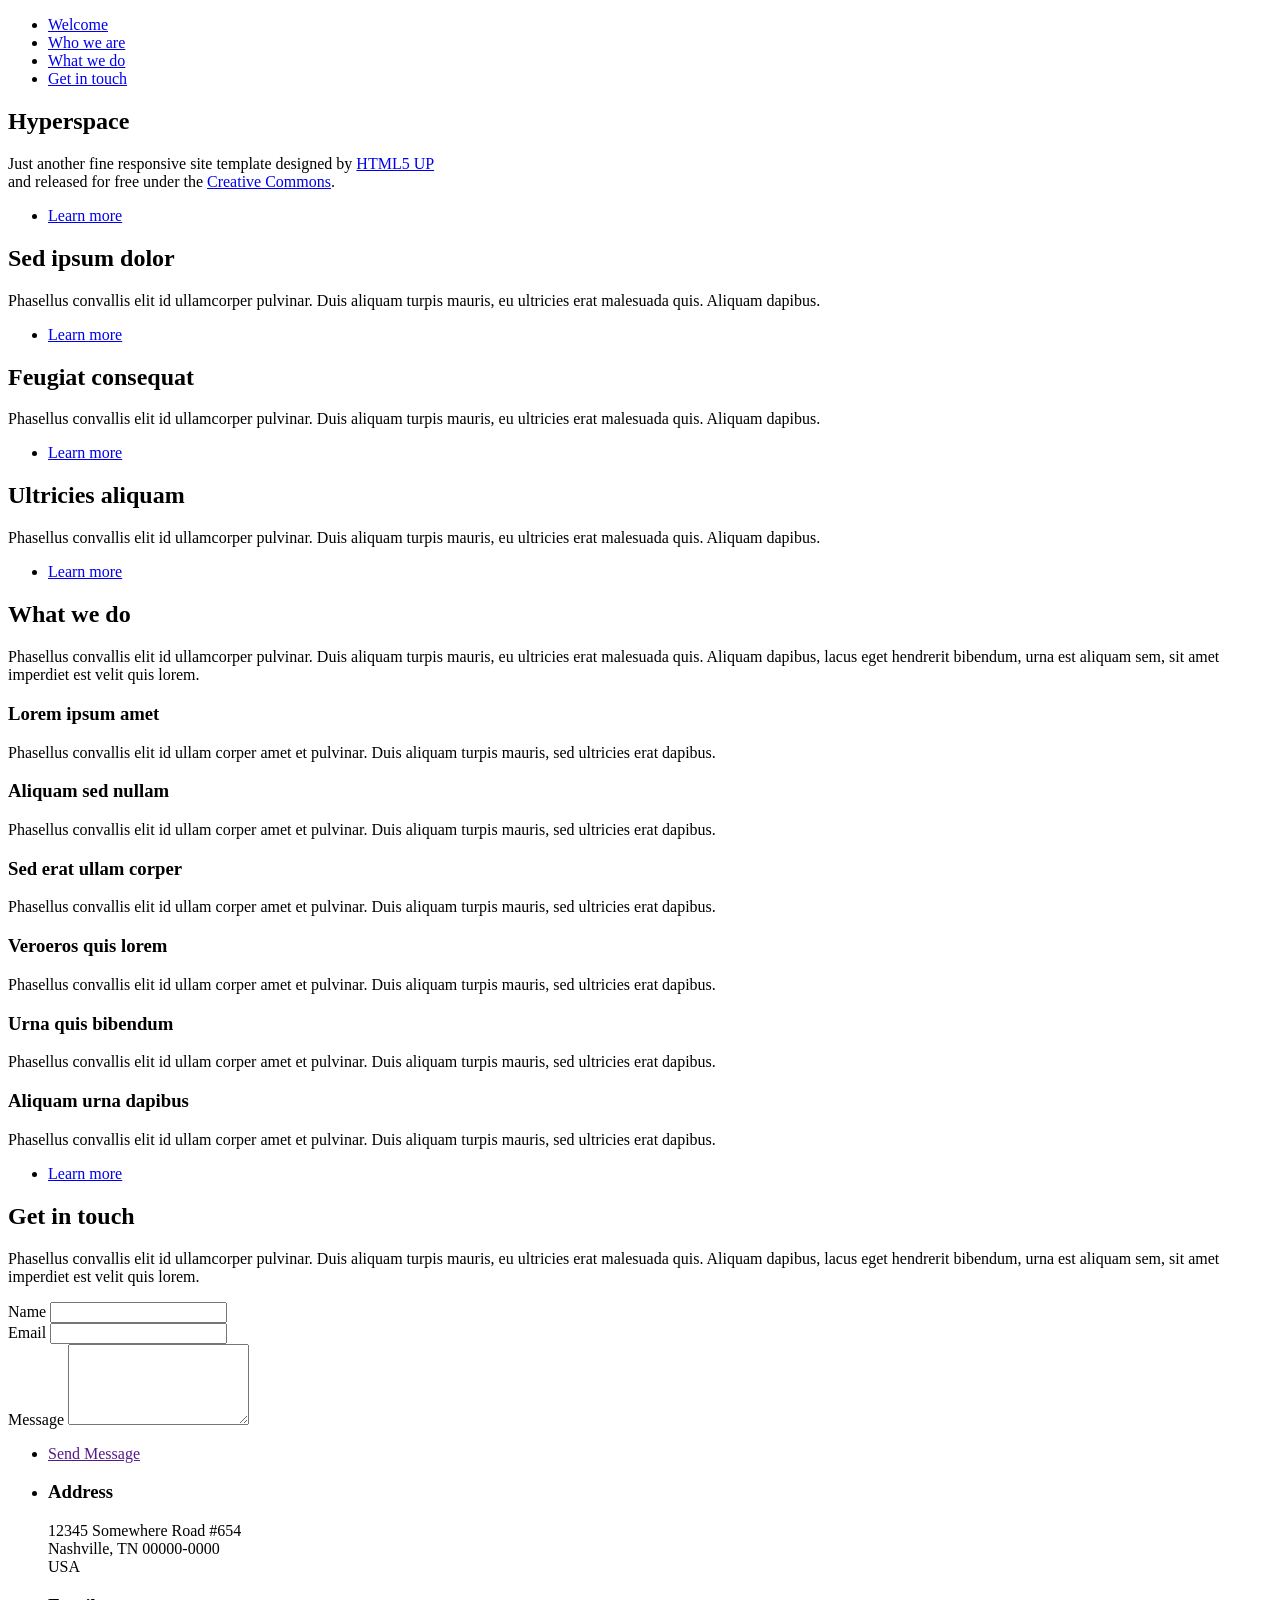
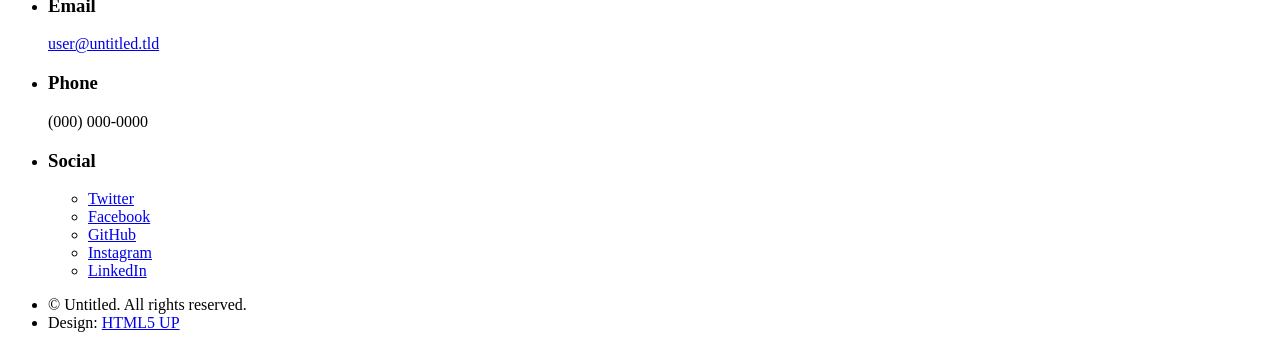
==== index.html @ 3ba6e3c3 "Added Template" ====
<!DOCTYPE HTML>
<!--
	Hyperspace by HTML5 UP
	html5up.net | @ajlkn
	Free for personal and commercial use under the CCA 3.0 license (html5up.net/license)
-->
<html>
	<head>
		<title>Hyperspace by HTML5 UP</title>
		<meta charset="utf-8" />
		<meta name="viewport" content="width=device-width, initial-scale=1, user-scalable=no" />
		<link rel="stylesheet" href="assets/css/main.css" />
		<noscript><link rel="stylesheet" href="assets/css/noscript.css" /></noscript>
	</head>
	<body class="is-preload">

		<!-- Sidebar -->
			<section id="sidebar">
				<div class="inner">
					<nav>
						<ul>
							<li><a href="#intro">Welcome</a></li>
							<li><a href="#one">Who we are</a></li>
							<li><a href="#two">What we do</a></li>
							<li><a href="#three">Get in touch</a></li>
						</ul>
					</nav>
				</div>
			</section>

		<!-- Wrapper -->
			<div id="wrapper">

				<!-- Intro -->
					<section id="intro" class="wrapper style1 fullscreen fade-up">
						<div class="inner">
							<h1>Hyperspace</h1>
							<p>Just another fine responsive site template designed by <a href="http://html5up.net">HTML5 UP</a><br />
							and released for free under the <a href="http://html5up.net/license">Creative Commons</a>.</p>
							<ul class="actions">
								<li><a href="#one" class="button scrolly">Learn more</a></li>
							</ul>
						</div>
					</section>

				<!-- One -->
					<section id="one" class="wrapper style2 spotlights">
						<section>
							<a href="#" class="image"><img src="images/pic01.jpg" alt="" data-position="center center" /></a>
							<div class="content">
								<div class="inner">
									<h2>Sed ipsum dolor</h2>
									<p>Phasellus convallis elit id ullamcorper pulvinar. Duis aliquam turpis mauris, eu ultricies erat malesuada quis. Aliquam dapibus.</p>
									<ul class="actions">
										<li><a href="generic.html" class="button">Learn more</a></li>
									</ul>
								</div>
							</div>
						</section>
						<section>
							<a href="#" class="image"><img src="images/pic02.jpg" alt="" data-position="top center" /></a>
							<div class="content">
								<div class="inner">
									<h2>Feugiat consequat</h2>
									<p>Phasellus convallis elit id ullamcorper pulvinar. Duis aliquam turpis mauris, eu ultricies erat malesuada quis. Aliquam dapibus.</p>
									<ul class="actions">
										<li><a href="generic.html" class="button">Learn more</a></li>
									</ul>
								</div>
							</div>
						</section>
						<section>
							<a href="#" class="image"><img src="images/pic03.jpg" alt="" data-position="25% 25%" /></a>
							<div class="content">
								<div class="inner">
									<h2>Ultricies aliquam</h2>
									<p>Phasellus convallis elit id ullamcorper pulvinar. Duis aliquam turpis mauris, eu ultricies erat malesuada quis. Aliquam dapibus.</p>
									<ul class="actions">
										<li><a href="generic.html" class="button">Learn more</a></li>
									</ul>
								</div>
							</div>
						</section>
					</section>

				<!-- Two -->
					<section id="two" class="wrapper style3 fade-up">
						<div class="inner">
							<h2>What we do</h2>
							<p>Phasellus convallis elit id ullamcorper pulvinar. Duis aliquam turpis mauris, eu ultricies erat malesuada quis. Aliquam dapibus, lacus eget hendrerit bibendum, urna est aliquam sem, sit amet imperdiet est velit quis lorem.</p>
							<div class="features">
								<section>
									<span class="icon solid major fa-code"></span>
									<h3>Lorem ipsum amet</h3>
									<p>Phasellus convallis elit id ullam corper amet et pulvinar. Duis aliquam turpis mauris, sed ultricies erat dapibus.</p>
								</section>
								<section>
									<span class="icon solid major fa-lock"></span>
									<h3>Aliquam sed nullam</h3>
									<p>Phasellus convallis elit id ullam corper amet et pulvinar. Duis aliquam turpis mauris, sed ultricies erat dapibus.</p>
								</section>
								<section>
									<span class="icon solid major fa-cog"></span>
									<h3>Sed erat ullam corper</h3>
									<p>Phasellus convallis elit id ullam corper amet et pulvinar. Duis aliquam turpis mauris, sed ultricies erat dapibus.</p>
								</section>
								<section>
									<span class="icon solid major fa-desktop"></span>
									<h3>Veroeros quis lorem</h3>
									<p>Phasellus convallis elit id ullam corper amet et pulvinar. Duis aliquam turpis mauris, sed ultricies erat dapibus.</p>
								</section>
								<section>
									<span class="icon solid major fa-link"></span>
									<h3>Urna quis bibendum</h3>
									<p>Phasellus convallis elit id ullam corper amet et pulvinar. Duis aliquam turpis mauris, sed ultricies erat dapibus.</p>
								</section>
								<section>
									<span class="icon major fa-gem"></span>
									<h3>Aliquam urna dapibus</h3>
									<p>Phasellus convallis elit id ullam corper amet et pulvinar. Duis aliquam turpis mauris, sed ultricies erat dapibus.</p>
								</section>
							</div>
							<ul class="actions">
								<li><a href="generic.html" class="button">Learn more</a></li>
							</ul>
						</div>
					</section>

				<!-- Three -->
					<section id="three" class="wrapper style1 fade-up">
						<div class="inner">
							<h2>Get in touch</h2>
							<p>Phasellus convallis elit id ullamcorper pulvinar. Duis aliquam turpis mauris, eu ultricies erat malesuada quis. Aliquam dapibus, lacus eget hendrerit bibendum, urna est aliquam sem, sit amet imperdiet est velit quis lorem.</p>
							<div class="split style1">
								<section>
									<form method="post" action="#">
										<div class="fields">
											<div class="field half">
												<label for="name">Name</label>
												<input type="text" name="name" id="name" />
											</div>
											<div class="field half">
												<label for="email">Email</label>
												<input type="text" name="email" id="email" />
											</div>
											<div class="field">
												<label for="message">Message</label>
												<textarea name="message" id="message" rows="5"></textarea>
											</div>
										</div>
										<ul class="actions">
											<li><a href="" class="button submit">Send Message</a></li>
										</ul>
									</form>
								</section>
								<section>
									<ul class="contact">
										<li>
											<h3>Address</h3>
											<span>12345 Somewhere Road #654<br />
											Nashville, TN 00000-0000<br />
											USA</span>
										</li>
										<li>
											<h3>Email</h3>
											<a href="#">user@untitled.tld</a>
										</li>
										<li>
											<h3>Phone</h3>
											<span>(000) 000-0000</span>
										</li>
										<li>
											<h3>Social</h3>
											<ul class="icons">
												<li><a href="#" class="icon brands fa-twitter"><span class="label">Twitter</span></a></li>
												<li><a href="#" class="icon brands fa-facebook-f"><span class="label">Facebook</span></a></li>
												<li><a href="#" class="icon brands fa-github"><span class="label">GitHub</span></a></li>
												<li><a href="#" class="icon brands fa-instagram"><span class="label">Instagram</span></a></li>
												<li><a href="#" class="icon brands fa-linkedin-in"><span class="label">LinkedIn</span></a></li>
											</ul>
										</li>
									</ul>
								</section>
							</div>
						</div>
					</section>

			</div>

		<!-- Footer -->
			<footer id="footer" class="wrapper style1-alt">
				<div class="inner">
					<ul class="menu">
						<li>&copy; Untitled. All rights reserved.</li><li>Design: <a href="http://html5up.net">HTML5 UP</a></li>
					</ul>
				</div>
			</footer>

		<!-- Scripts -->
			<script src="assets/js/jquery.min.js"></script>
			<script src="assets/js/jquery.scrollex.min.js"></script>
			<script src="assets/js/jquery.scrolly.min.js"></script>
			<script src="assets/js/browser.min.js"></script>
			<script src="assets/js/breakpoints.min.js"></script>
			<script src="assets/js/util.js"></script>
			<script src="assets/js/main.js"></script>

	</body>
</html>
---- assets/css/main.css ----
@import url(fontawesome-all.min.css);

/*
	Hyperspace by HTML5 UP
	html5up.net | @ajlkn
	Free for personal and commercial use under the CCA 3.0 license (html5up.net/license)
*/

html, body, div, span, applet, object,
iframe, h1, h2, h3, h4, h5, h6, p, blockquote,
pre, a, abbr, acronym, address, big, cite,
code, del, dfn, em, img, ins, kbd, q, s, samp,
small, strike, strong, sub, sup, tt, var, b,
u, i, center, dl, dt, dd, ol, ul, li, fieldset,
form, label, legend, table, caption, tbody,
tfoot, thead, tr, th, td, article, aside,
canvas, details, embed, figure, figcaption,
footer, header, hgroup, menu, nav, output, ruby,
section, summary, time, mark, audio, video {
	margin: 0;
	padding: 0;
	border: 0;
	font-size: 100%;
	font: inherit;
	vertical-align: baseline;}

article, aside, details, figcaption, figure,
footer, header, hgroup, menu, nav, section {
	display: block;}

body {
	line-height: 1;
}

ol, ul {
	list-style: none;
}

blockquote, q {
	quotes: none;
}

	blockquote:before, blockquote:after, q:before, q:after {
		content: '';
		content: none;
	}

table {
	border-collapse: collapse;
	border-spacing: 0;
}

body {
	-webkit-text-size-adjust: none;
}

mark {
	background-color: transparent;
	color: inherit;
}

input::-moz-focus-inner {
	border: 0;
	padding: 0;
}

input, select, textarea {
	-moz-appearance: none;
	-webkit-appearance: none;
	-ms-appearance: none;
	appearance: none;
}

/* Basic */

	@-ms-viewport {
		width: device-width;
	}

	body {
		-ms-overflow-style: scrollbar;
	}

	@media screen and (max-width: 480px) {

		html, body {
			min-width: 320px;
		}

	}

	html {
		box-sizing: border-box;
	}

	*, *:before, *:after {
		box-sizing: inherit;
	}

	body {
		background: #312450;
	}

		body.is-preload *, body.is-preload *:before, body.is-preload *:after {
			-moz-animation: none !important;
			-webkit-animation: none !important;
			-ms-animation: none !important;
			animation: none !important;
			-moz-transition: none !important;
			-webkit-transition: none !important;
			-ms-transition: none !important;
			transition: none !important;
		}

/* Type */

	body, input, select, textarea {
		color: rgba(255, 255, 255, 0.55);
		font-family: Arial, Helvetica, sans-serif;
		font-size: 16.5pt;
		font-weight: normal;
		line-height: 1.75;
	}

		@media screen and (max-width: 1680px) {

			body, input, select, textarea {
				font-size: 13pt;
			}

		}

		@media screen and (max-width: 1280px) {

			body, input, select, textarea {
				font-size: 12pt;
			}

		}

		@media screen and (max-width: 360px) {

			body, input, select, textarea {
				font-size: 11pt;
			}

		}

	a {
		-moz-transition: color 0.2s ease, border-bottom-color 0.2s ease;
		-webkit-transition: color 0.2s ease, border-bottom-color 0.2s ease;
		-ms-transition: color 0.2s ease, border-bottom-color 0.2s ease;
		transition: color 0.2s ease, border-bottom-color 0.2s ease;
		border-bottom: dotted 1px rgba(255, 255, 255, 0.35);
		color: inherit;
		text-decoration: none;
	}

		a:hover {
			border-bottom-color: transparent;
			color: #ffffff;
		}

	strong, b {
		color: #ffffff;
		font-weight: bold;
	}

	em, i {
		font-style: italic;
	}

	p {
		margin: 0 0 2em 0;
	}

	h1, h2, h3, h4, h5, h6 {
		color: #ffffff;
		font-weight: bold;
		line-height: 1.5;
		margin: 0 0 0.5em 0;
	}

		h1 a, h2 a, h3 a, h4 a, h5 a, h6 a {
			color: inherit;
			text-decoration: none;
		}

	h1 {
		font-size: 2.75em;
	}

		h1.major {
			margin: 0 0 1.3em 0;
			position: relative;
			padding-bottom: 0.35em;
		}

			h1.major:after {
				background-image: -moz-linear-gradient(to right, #5e42a6, #b74e91);
				background-image: -webkit-linear-gradient(to right, #5e42a6, #b74e91);
				background-image: -ms-linear-gradient(to right, #5e42a6, #b74e91);
				background-image: linear-gradient(to right, #5e42a6, #b74e91);
				-moz-transition: max-width 0.2s ease;
				-webkit-transition: max-width 0.2s ease;
				-ms-transition: max-width 0.2s ease;
				transition: max-width 0.2s ease;
				border-radius: 0.2em;
				bottom: 0;
				content: '';
				height: 0.05em;
				position: absolute;
				right: 0;
				width: 100%;
			}

	h2 {
		font-size: 1.75em;
	}

	h3 {
		font-size: 1.1em;
	}

	h4 {
		font-size: 1em;
	}

	h5 {
		font-size: 0.8em;
	}

	h6 {
		font-size: 0.6em;
	}

	@media screen and (max-width: 736px) {

		h1 {
			font-size: 2em;
		}

		h2 {
			font-size: 1.25em;
		}

		h3 {
			font-size: 1em;
		}

		h4 {
			font-size: 0.8em;
		}

		h5 {
			font-size: 0.6em;
		}

		h6 {
			font-size: 0.6em;
		}

	}

	sub {
		font-size: 0.8em;
		position: relative;
		top: 0.5em;
	}

	sup {
		font-size: 0.8em;
		position: relative;
		top: -0.5em;
	}

	blockquote {
		border-left: solid 4px rgba(255, 255, 255, 0.15);
		font-style: italic;
		margin: 0 0 2em 0;
		padding: 0.5em 0 0.5em 2em;
	}

	code {
		background: rgba(255, 255, 255, 0.05);
		border-radius: 0.25em;
		border: solid 1px rgba(255, 255, 255, 0.15);
		font-family: "Courier New", monospace;
		font-size: 0.9em;
		margin: 0 0.25em;
		padding: 0.25em 0.65em;
	}

	pre {
		-webkit-overflow-scrolling: touch;
		font-family: "Courier New", monospace;
		font-size: 0.9em;
		margin: 0 0 2em 0;
	}

		pre code {
			display: block;
			line-height: 1.75em;
			padding: 1em 1.5em;
			overflow-x: auto;
		}

	hr {
		border: 0;
		border-bottom: solid 1px rgba(255, 255, 255, 0.15);
		margin: 2em 0;
	}

		hr.major {
			margin: 3em 0;
		}

	.align-left {
		text-align: left;
	}

	.align-center {
		text-align: center;
	}

	.align-right {
		text-align: right;
	}

/* Row */

	.row {
		display: flex;
		flex-wrap: wrap;
		box-sizing: border-box;
		align-items: stretch;
	}

		.row > * {
			box-sizing: border-box;
		}

		.row.gtr-uniform > * > :last-child {
			margin-bottom: 0;
		}

		.row.aln-left {
			justify-content: flex-start;
		}

		.row.aln-center {
			justify-content: center;
		}

		.row.aln-right {
			justify-content: flex-end;
		}

		.row.aln-top {
			align-items: flex-start;
		}

		.row.aln-middle {
			align-items: center;
		}

		.row.aln-bottom {
			align-items: flex-end;
		}

		.row > .imp {
			order: -1;
		}

		.row > .col-1 {
			width: 8.33333%;
		}

		.row > .off-1 {
			margin-left: 8.33333%;
		}

		.row > .col-2 {
			width: 16.66667%;
		}

		.row > .off-2 {
			margin-left: 16.66667%;
		}

		.row > .col-3 {
			width: 25%;
		}

		.row > .off-3 {
			margin-left: 25%;
		}

		.row > .col-4 {
			width: 33.33333%;
		}

		.row > .off-4 {
			margin-left: 33.33333%;
		}

		.row > .col-5 {
			width: 41.66667%;
		}

		.row > .off-5 {
			margin-left: 41.66667%;
		}

		.row > .col-6 {
			width: 50%;
		}

		.row > .off-6 {
			margin-left: 50%;
		}

		.row > .col-7 {
			width: 58.33333%;
		}

		.row > .off-7 {
			margin-left: 58.33333%;
		}

		.row > .col-8 {
			width: 66.66667%;
		}

		.row > .off-8 {
			margin-left: 66.66667%;
		}

		.row > .col-9 {
			width: 75%;
		}

		.row > .off-9 {
			margin-left: 75%;
		}

		.row > .col-10 {
			width: 83.33333%;
		}

		.row > .off-10 {
			margin-left: 83.33333%;
		}

		.row > .col-11 {
			width: 91.66667%;
		}

		.row > .off-11 {
			margin-left: 91.66667%;
		}

		.row > .col-12 {
			width: 100%;
		}

		.row > .off-12 {
			margin-left: 100%;
		}

		.row.gtr-0 {
			margin-top: 0;
			margin-left: 0em;
		}

			.row.gtr-0 > * {
				padding: 0 0 0 0em;
			}

			.row.gtr-0.gtr-uniform {
				margin-top: 0em;
			}

				.row.gtr-0.gtr-uniform > * {
					padding-top: 0em;
				}

		.row.gtr-25 {
			margin-top: 0;
			margin-left: -0.375em;
		}

			.row.gtr-25 > * {
				padding: 0 0 0 0.375em;
			}

			.row.gtr-25.gtr-uniform {
				margin-top: -0.375em;
			}

				.row.gtr-25.gtr-uniform > * {
					padding-top: 0.375em;
				}

		.row.gtr-50 {
			margin-top: 0;
			margin-left: -0.75em;
		}

			.row.gtr-50 > * {
				padding: 0 0 0 0.75em;
			}

			.row.gtr-50.gtr-uniform {
				margin-top: -0.75em;
			}

				.row.gtr-50.gtr-uniform > * {
					padding-top: 0.75em;
				}

		.row {
			margin-top: 0;
			margin-left: -1.5em;
		}

			.row > * {
				padding: 0 0 0 1.5em;
			}

			.row.gtr-uniform {
				margin-top: -1.5em;
			}

				.row.gtr-uniform > * {
					padding-top: 1.5em;
				}

		.row.gtr-150 {
			margin-top: 0;
			margin-left: -2.25em;
		}

			.row.gtr-150 > * {
				padding: 0 0 0 2.25em;
			}

			.row.gtr-150.gtr-uniform {
				margin-top: -2.25em;
			}

				.row.gtr-150.gtr-uniform > * {
					padding-top: 2.25em;
				}

		.row.gtr-200 {
			margin-top: 0;
			margin-left: -3em;
		}

			.row.gtr-200 > * {
				padding: 0 0 0 3em;
			}

			.row.gtr-200.gtr-uniform {
				margin-top: -3em;
			}

				.row.gtr-200.gtr-uniform > * {
					padding-top: 3em;
				}

		@media screen and (max-width: 1680px) {

			.row {
				display: flex;
				flex-wrap: wrap;
				box-sizing: border-box;
				align-items: stretch;
			}

				.row > * {
					box-sizing: border-box;
				}

				.row.gtr-uniform > * > :last-child {
					margin-bottom: 0;
				}

				.row.aln-left {
					justify-content: flex-start;
				}

				.row.aln-center {
					justify-content: center;
				}

				.row.aln-right {
					justify-content: flex-end;
				}

				.row.aln-top {
					align-items: flex-start;
				}

				.row.aln-middle {
					align-items: center;
				}

				.row.aln-bottom {
					align-items: flex-end;
				}

				.row > .imp-xlarge {
					order: -1;
				}

				.row > .col-1-xlarge {
					width: 8.33333%;
				}

				.row > .off-1-xlarge {
					margin-left: 8.33333%;
				}

				.row > .col-2-xlarge {
					width: 16.66667%;
				}

				.row > .off-2-xlarge {
					margin-left: 16.66667%;
				}

				.row > .col-3-xlarge {
					width: 25%;
				}

				.row > .off-3-xlarge {
					margin-left: 25%;
				}

				.row > .col-4-xlarge {
					width: 33.33333%;
				}

				.row > .off-4-xlarge {
					margin-left: 33.33333%;
				}

				.row > .col-5-xlarge {
					width: 41.66667%;
				}

				.row > .off-5-xlarge {
					margin-left: 41.66667%;
				}

				.row > .col-6-xlarge {
					width: 50%;
				}

				.row > .off-6-xlarge {
					margin-left: 50%;
				}

				.row > .col-7-xlarge {
					width: 58.33333%;
				}

				.row > .off-7-xlarge {
					margin-left: 58.33333%;
				}

				.row > .col-8-xlarge {
					width: 66.66667%;
				}

				.row > .off-8-xlarge {
					margin-left: 66.66667%;
				}

				.row > .col-9-xlarge {
					width: 75%;
				}

				.row > .off-9-xlarge {
					margin-left: 75%;
				}

				.row > .col-10-xlarge {
					width: 83.33333%;
				}

				.row > .off-10-xlarge {
					margin-left: 83.33333%;
				}

				.row > .col-11-xlarge {
					width: 91.66667%;
				}

				.row > .off-11-xlarge {
					margin-left: 91.66667%;
				}

				.row > .col-12-xlarge {
					width: 100%;
				}

				.row > .off-12-xlarge {
					margin-left: 100%;
				}

				.row.gtr-0 {
					margin-top: 0;
					margin-left: 0em;
				}

					.row.gtr-0 > * {
						padding: 0 0 0 0em;
					}

					.row.gtr-0.gtr-uniform {
						margin-top: 0em;
					}

						.row.gtr-0.gtr-uniform > * {
							padding-top: 0em;
						}

				.row.gtr-25 {
					margin-top: 0;
					margin-left: -0.375em;
				}

					.row.gtr-25 > * {
						padding: 0 0 0 0.375em;
					}

					.row.gtr-25.gtr-uniform {
						margin-top: -0.375em;
					}

						.row.gtr-25.gtr-uniform > * {
							padding-top: 0.375em;
						}

				.row.gtr-50 {
					margin-top: 0;
					margin-left: -0.75em;
				}

					.row.gtr-50 > * {
						padding: 0 0 0 0.75em;
					}

					.row.gtr-50.gtr-uniform {
						margin-top: -0.75em;
					}

						.row.gtr-50.gtr-uniform > * {
							padding-top: 0.75em;
						}

				.row {
					margin-top: 0;
					margin-left: -1.5em;
				}

					.row > * {
						padding: 0 0 0 1.5em;
					}

					.row.gtr-uniform {
						margin-top: -1.5em;
					}

						.row.gtr-uniform > * {
							padding-top: 1.5em;
						}

				.row.gtr-150 {
					margin-top: 0;
					margin-left: -2.25em;
				}

					.row.gtr-150 > * {
						padding: 0 0 0 2.25em;
					}

					.row.gtr-150.gtr-uniform {
						margin-top: -2.25em;
					}

						.row.gtr-150.gtr-uniform > * {
							padding-top: 2.25em;
						}

				.row.gtr-200 {
					margin-top: 0;
					margin-left: -3em;
				}

					.row.gtr-200 > * {
						padding: 0 0 0 3em;
					}

					.row.gtr-200.gtr-uniform {
						margin-top: -3em;
					}

						.row.gtr-200.gtr-uniform > * {
							padding-top: 3em;
						}

		}

		@media screen and (max-width: 1280px) {

			.row {
				display: flex;
				flex-wrap: wrap;
				box-sizing: border-box;
				align-items: stretch;
			}

				.row > * {
					box-sizing: border-box;
				}

				.row.gtr-uniform > * > :last-child {
					margin-bottom: 0;
				}

				.row.aln-left {
					justify-content: flex-start;
				}

				.row.aln-center {
					justify-content: center;
				}

				.row.aln-right {
					justify-content: flex-end;
				}

				.row.aln-top {
					align-items: flex-start;
				}

				.row.aln-middle {
					align-items: center;
				}

				.row.aln-bottom {
					align-items: flex-end;
				}

				.row > .imp-large {
					order: -1;
				}

				.row > .col-1-large {
					width: 8.33333%;
				}

				.row > .off-1-large {
					margin-left: 8.33333%;
				}

				.row > .col-2-large {
					width: 16.66667%;
				}

				.row > .off-2-large {
					margin-left: 16.66667%;
				}

				.row > .col-3-large {
					width: 25%;
				}

				.row > .off-3-large {
					margin-left: 25%;
				}

				.row > .col-4-large {
					width: 33.33333%;
				}

				.row > .off-4-large {
					margin-left: 33.33333%;
				}

				.row > .col-5-large {
					width: 41.66667%;
				}

				.row > .off-5-large {
					margin-left: 41.66667%;
				}

				.row > .col-6-large {
					width: 50%;
				}

				.row > .off-6-large {
					margin-left: 50%;
				}

				.row > .col-7-large {
					width: 58.33333%;
				}

				.row > .off-7-large {
					margin-left: 58.33333%;
				}

				.row > .col-8-large {
					width: 66.66667%;
				}

				.row > .off-8-large {
					margin-left: 66.66667%;
				}

				.row > .col-9-large {
					width: 75%;
				}

				.row > .off-9-large {
					margin-left: 75%;
				}

				.row > .col-10-large {
					width: 83.33333%;
				}

				.row > .off-10-large {
					margin-left: 83.33333%;
				}

				.row > .col-11-large {
					width: 91.66667%;
				}

				.row > .off-11-large {
					margin-left: 91.66667%;
				}

				.row > .col-12-large {
					width: 100%;
				}

				.row > .off-12-large {
					margin-left: 100%;
				}

				.row.gtr-0 {
					margin-top: 0;
					margin-left: 0em;
				}

					.row.gtr-0 > * {
						padding: 0 0 0 0em;
					}

					.row.gtr-0.gtr-uniform {
						margin-top: 0em;
					}

						.row.gtr-0.gtr-uniform > * {
							padding-top: 0em;
						}

				.row.gtr-25 {
					margin-top: 0;
					margin-left: -0.375em;
				}

					.row.gtr-25 > * {
						padding: 0 0 0 0.375em;
					}

					.row.gtr-25.gtr-uniform {
						margin-top: -0.375em;
					}

						.row.gtr-25.gtr-uniform > * {
							padding-top: 0.375em;
						}

				.row.gtr-50 {
					margin-top: 0;
					margin-left: -0.75em;
				}

					.row.gtr-50 > * {
						padding: 0 0 0 0.75em;
					}

					.row.gtr-50.gtr-uniform {
						margin-top: -0.75em;
					}

						.row.gtr-50.gtr-uniform > * {
							padding-top: 0.75em;
						}

				.row {
					margin-top: 0;
					margin-left: -1.5em;
				}

					.row > * {
						padding: 0 0 0 1.5em;
					}

					.row.gtr-uniform {
						margin-top: -1.5em;
					}

						.row.gtr-uniform > * {
							padding-top: 1.5em;
						}

				.row.gtr-150 {
					margin-top: 0;
					margin-left: -2.25em;
				}

					.row.gtr-150 > * {
						padding: 0 0 0 2.25em;
					}

					.row.gtr-150.gtr-uniform {
						margin-top: -2.25em;
					}

						.row.gtr-150.gtr-uniform > * {
							padding-top: 2.25em;
						}

				.row.gtr-200 {
					margin-top: 0;
					margin-left: -3em;
				}

					.row.gtr-200 > * {
						padding: 0 0 0 3em;
					}

					.row.gtr-200.gtr-uniform {
						margin-top: -3em;
					}

						.row.gtr-200.gtr-uniform > * {
							padding-top: 3em;
						}

		}

		@media screen and (max-width: 980px) {

			.row {
				display: flex;
				flex-wrap: wrap;
				box-sizing: border-box;
				align-items: stretch;
			}

				.row > * {
					box-sizing: border-box;
				}

				.row.gtr-uniform > * > :last-child {
					margin-bottom: 0;
				}

				.row.aln-left {
					justify-content: flex-start;
				}

				.row.aln-center {
					justify-content: center;
				}

				.row.aln-right {
					justify-content: flex-end;
				}

				.row.aln-top {
					align-items: flex-start;
				}

				.row.aln-middle {
					align-items: center;
				}

				.row.aln-bottom {
					align-items: flex-end;
				}

				.row > .imp-medium {
					order: -1;
				}

				.row > .col-1-medium {
					width: 8.33333%;
				}

				.row > .off-1-medium {
					margin-left: 8.33333%;
				}

				.row > .col-2-medium {
					width: 16.66667%;
				}

				.row > .off-2-medium {
					margin-left: 16.66667%;
				}

				.row > .col-3-medium {
					width: 25%;
				}

				.row > .off-3-medium {
					margin-left: 25%;
				}

				.row > .col-4-medium {
					width: 33.33333%;
				}

				.row > .off-4-medium {
					margin-left: 33.33333%;
				}

				.row > .col-5-medium {
					width: 41.66667%;
				}

				.row > .off-5-medium {
					margin-left: 41.66667%;
				}

				.row > .col-6-medium {
					width: 50%;
				}

				.row > .off-6-medium {
					margin-left: 50%;
				}

				.row > .col-7-medium {
					width: 58.33333%;
				}

				.row > .off-7-medium {
					margin-left: 58.33333%;
				}

				.row > .col-8-medium {
					width: 66.66667%;
				}

				.row > .off-8-medium {
					margin-left: 66.66667%;
				}

				.row > .col-9-medium {
					width: 75%;
				}

				.row > .off-9-medium {
					margin-left: 75%;
				}

				.row > .col-10-medium {
					width: 83.33333%;
				}

				.row > .off-10-medium {
					margin-left: 83.33333%;
				}

				.row > .col-11-medium {
					width: 91.66667%;
				}

				.row > .off-11-medium {
					margin-left: 91.66667%;
				}

				.row > .col-12-medium {
					width: 100%;
				}

				.row > .off-12-medium {
					margin-left: 100%;
				}

				.row.gtr-0 {
					margin-top: 0;
					margin-left: 0em;
				}

					.row.gtr-0 > * {
						padding: 0 0 0 0em;
					}

					.row.gtr-0.gtr-uniform {
						margin-top: 0em;
					}

						.row.gtr-0.gtr-uniform > * {
							padding-top: 0em;
						}

				.row.gtr-25 {
					margin-top: 0;
					margin-left: -0.375em;
				}

					.row.gtr-25 > * {
						padding: 0 0 0 0.375em;
					}

					.row.gtr-25.gtr-uniform {
						margin-top: -0.375em;
					}

						.row.gtr-25.gtr-uniform > * {
							padding-top: 0.375em;
						}

				.row.gtr-50 {
					margin-top: 0;
					margin-left: -0.75em;
				}

					.row.gtr-50 > * {
						padding: 0 0 0 0.75em;
					}

					.row.gtr-50.gtr-uniform {
						margin-top: -0.75em;
					}

						.row.gtr-50.gtr-uniform > * {
							padding-top: 0.75em;
						}

				.row {
					margin-top: 0;
					margin-left: -1.5em;
				}

					.row > * {
						padding: 0 0 0 1.5em;
					}

					.row.gtr-uniform {
						margin-top: -1.5em;
					}

						.row.gtr-uniform > * {
							padding-top: 1.5em;
						}

				.row.gtr-150 {
					margin-top: 0;
					margin-left: -2.25em;
				}

					.row.gtr-150 > * {
						padding: 0 0 0 2.25em;
					}

					.row.gtr-150.gtr-uniform {
						margin-top: -2.25em;
					}

						.row.gtr-150.gtr-uniform > * {
							padding-top: 2.25em;
						}

				.row.gtr-200 {
					margin-top: 0;
					margin-left: -3em;
				}

					.row.gtr-200 > * {
						padding: 0 0 0 3em;
					}

					.row.gtr-200.gtr-uniform {
						margin-top: -3em;
					}

						.row.gtr-200.gtr-uniform > * {
							padding-top: 3em;
						}

		}

		@media screen and (max-width: 736px) {

			.row {
				display: flex;
				flex-wrap: wrap;
				box-sizing: border-box;
				align-items: stretch;
			}

				.row > * {
					box-sizing: border-box;
				}

				.row.gtr-uniform > * > :last-child {
					margin-bottom: 0;
				}

				.row.aln-left {
					justify-content: flex-start;
				}

				.row.aln-center {
					justify-content: center;
				}

				.row.aln-right {
					justify-content: flex-end;
				}

				.row.aln-top {
					align-items: flex-start;
				}

				.row.aln-middle {
					align-items: center;
				}

				.row.aln-bottom {
					align-items: flex-end;
				}

				.row > .imp-small {
					order: -1;
				}

				.row > .col-1-small {
					width: 8.33333%;
				}

				.row > .off-1-small {
					margin-left: 8.33333%;
				}

				.row > .col-2-small {
					width: 16.66667%;
				}

				.row > .off-2-small {
					margin-left: 16.66667%;
				}

				.row > .col-3-small {
					width: 25%;
				}

				.row > .off-3-small {
					margin-left: 25%;
				}

				.row > .col-4-small {
					width: 33.33333%;
				}

				.row > .off-4-small {
					margin-left: 33.33333%;
				}

				.row > .col-5-small {
					width: 41.66667%;
				}

				.row > .off-5-small {
					margin-left: 41.66667%;
				}

				.row > .col-6-small {
					width: 50%;
				}

				.row > .off-6-small {
					margin-left: 50%;
				}

				.row > .col-7-small {
					width: 58.33333%;
				}

				.row > .off-7-small {
					margin-left: 58.33333%;
				}

				.row > .col-8-small {
					width: 66.66667%;
				}

				.row > .off-8-small {
					margin-left: 66.66667%;
				}

				.row > .col-9-small {
					width: 75%;
				}

				.row > .off-9-small {
					margin-left: 75%;
				}

				.row > .col-10-small {
					width: 83.33333%;
				}

				.row > .off-10-small {
					margin-left: 83.33333%;
				}

				.row > .col-11-small {
					width: 91.66667%;
				}

				.row > .off-11-small {
					margin-left: 91.66667%;
				}

				.row > .col-12-small {
					width: 100%;
				}

				.row > .off-12-small {
					margin-left: 100%;
				}

				.row.gtr-0 {
					margin-top: 0;
					margin-left: 0em;
				}

					.row.gtr-0 > * {
						padding: 0 0 0 0em;
					}

					.row.gtr-0.gtr-uniform {
						margin-top: 0em;
					}

						.row.gtr-0.gtr-uniform > * {
							padding-top: 0em;
						}

				.row.gtr-25 {
					margin-top: 0;
					margin-left: -0.375em;
				}

					.row.gtr-25 > * {
						padding: 0 0 0 0.375em;
					}

					.row.gtr-25.gtr-uniform {
						margin-top: -0.375em;
					}

						.row.gtr-25.gtr-uniform > * {
							padding-top: 0.375em;
						}

				.row.gtr-50 {
					margin-top: 0;
					margin-left: -0.75em;
				}

					.row.gtr-50 > * {
						padding: 0 0 0 0.75em;
					}

					.row.gtr-50.gtr-uniform {
						margin-top: -0.75em;
					}

						.row.gtr-50.gtr-uniform > * {
							padding-top: 0.75em;
						}

				.row {
					margin-top: 0;
					margin-left: -1.5em;
				}

					.row > * {
						padding: 0 0 0 1.5em;
					}

					.row.gtr-uniform {
						margin-top: -1.5em;
					}

						.row.gtr-uniform > * {
							padding-top: 1.5em;
						}

				.row.gtr-150 {
					margin-top: 0;
					margin-left: -2.25em;
				}

					.row.gtr-150 > * {
						padding: 0 0 0 2.25em;
					}

					.row.gtr-150.gtr-uniform {
						margin-top: -2.25em;
					}

						.row.gtr-150.gtr-uniform > * {
							padding-top: 2.25em;
						}

				.row.gtr-200 {
					margin-top: 0;
					margin-left: -3em;
				}

					.row.gtr-200 > * {
						padding: 0 0 0 3em;
					}

					.row.gtr-200.gtr-uniform {
						margin-top: -3em;
					}

						.row.gtr-200.gtr-uniform > * {
							padding-top: 3em;
						}

		}

		@media screen and (max-width: 480px) {

			.row {
				display: flex;
				flex-wrap: wrap;
				box-sizing: border-box;
				align-items: stretch;
			}

				.row > * {
					box-sizing: border-box;
				}

				.row.gtr-uniform > * > :last-child {
					margin-bottom: 0;
				}

				.row.aln-left {
					justify-content: flex-start;
				}

				.row.aln-center {
					justify-content: center;
				}

				.row.aln-right {
					justify-content: flex-end;
				}

				.row.aln-top {
					align-items: flex-start;
				}

				.row.aln-middle {
					align-items: center;
				}

				.row.aln-bottom {
					align-items: flex-end;
				}

				.row > .imp-xsmall {
					order: -1;
				}

				.row > .col-1-xsmall {
					width: 8.33333%;
				}

				.row > .off-1-xsmall {
					margin-left: 8.33333%;
				}

				.row > .col-2-xsmall {
					width: 16.66667%;
				}

				.row > .off-2-xsmall {
					margin-left: 16.66667%;
				}

				.row > .col-3-xsmall {
					width: 25%;
				}

				.row > .off-3-xsmall {
					margin-left: 25%;
				}

				.row > .col-4-xsmall {
					width: 33.33333%;
				}

				.row > .off-4-xsmall {
					margin-left: 33.33333%;
				}

				.row > .col-5-xsmall {
					width: 41.66667%;
				}

				.row > .off-5-xsmall {
					margin-left: 41.66667%;
				}

				.row > .col-6-xsmall {
					width: 50%;
				}

				.row > .off-6-xsmall {
					margin-left: 50%;
				}

				.row > .col-7-xsmall {
					width: 58.33333%;
				}

				.row > .off-7-xsmall {
					margin-left: 58.33333%;
				}

				.row > .col-8-xsmall {
					width: 66.66667%;
				}

				.row > .off-8-xsmall {
					margin-left: 66.66667%;
				}

				.row > .col-9-xsmall {
					width: 75%;
				}

				.row > .off-9-xsmall {
					margin-left: 75%;
				}

				.row > .col-10-xsmall {
					width: 83.33333%;
				}

				.row > .off-10-xsmall {
					margin-left: 83.33333%;
				}

				.row > .col-11-xsmall {
					width: 91.66667%;
				}

				.row > .off-11-xsmall {
					margin-left: 91.66667%;
				}

				.row > .col-12-xsmall {
					width: 100%;
				}

				.row > .off-12-xsmall {
					margin-left: 100%;
				}

				.row.gtr-0 {
					margin-top: 0;
					margin-left: 0em;
				}

					.row.gtr-0 > * {
						padding: 0 0 0 0em;
					}

					.row.gtr-0.gtr-uniform {
						margin-top: 0em;
					}

						.row.gtr-0.gtr-uniform > * {
							padding-top: 0em;
						}

				.row.gtr-25 {
					margin-top: 0;
					margin-left: -0.375em;
				}

					.row.gtr-25 > * {
						padding: 0 0 0 0.375em;
					}

					.row.gtr-25.gtr-uniform {
						margin-top: -0.375em;
					}

						.row.gtr-25.gtr-uniform > * {
							padding-top: 0.375em;
						}

				.row.gtr-50 {
					margin-top: 0;
					margin-left: -0.75em;
				}

					.row.gtr-50 > * {
						padding: 0 0 0 0.75em;
					}

					.row.gtr-50.gtr-uniform {
						margin-top: -0.75em;
					}

						.row.gtr-50.gtr-uniform > * {
							padding-top: 0.75em;
						}

				.row {
					margin-top: 0;
					margin-left: -1.5em;
				}

					.row > * {
						padding: 0 0 0 1.5em;
					}

					.row.gtr-uniform {
						margin-top: -1.5em;
					}

						.row.gtr-uniform > * {
							padding-top: 1.5em;
						}

				.row.gtr-150 {
					margin-top: 0;
					margin-left: -2.25em;
				}

					.row.gtr-150 > * {
						padding: 0 0 0 2.25em;
					}

					.row.gtr-150.gtr-uniform {
						margin-top: -2.25em;
					}

						.row.gtr-150.gtr-uniform > * {
							padding-top: 2.25em;
						}

				.row.gtr-200 {
					margin-top: 0;
					margin-left: -3em;
				}

					.row.gtr-200 > * {
						padding: 0 0 0 3em;
					}

					.row.gtr-200.gtr-uniform {
						margin-top: -3em;
					}

						.row.gtr-200.gtr-uniform > * {
							padding-top: 3em;
						}

		}

/* Box */

	.box {
		border-radius: 0.25em;
		border: solid 1px rgba(255, 255, 255, 0.15);
		margin-bottom: 2em;
		padding: 1.5em;
	}

		.box > :last-child,
		.box > :last-child > :last-child,
		.box > :last-child > :last-child > :last-child {
			margin-bottom: 0;
		}

		.box.alt {
			border: 0;
			border-radius: 0;
			padding: 0;
		}

/* Button */

	input[type="submit"],
	input[type="reset"],
	input[type="button"],
	button,
	.button {
		-moz-appearance: none;
		-webkit-appearance: none;
		-ms-appearance: none;
		appearance: none;
		-moz-transition: border-color 0.2s ease;
		-webkit-transition: border-color 0.2s ease;
		-ms-transition: border-color 0.2s ease;
		transition: border-color 0.2s ease;
		background-color: transparent;
		border: solid 1px !important;
		border-color: rgba(255, 255, 255, 0.15) !important;
		border-radius: 3em;
		color: #ffffff !important;
		cursor: pointer;
		display: inline-block;
		font-size: 0.6em;
		font-weight: bold;
		height: calc(4.75em + 2px);
		letter-spacing: 0.25em;
		line-height: 4.75em;
		outline: 0;
		padding: 0 3.75em;
		position: relative;
		text-align: center;
		text-decoration: none;
		text-transform: uppercase;
		white-space: nowrap;
	}

		input[type="submit"]:after,
		input[type="reset"]:after,
		input[type="button"]:after,
		button:after,
		.button:after {
			-moz-transform: scale(0.25);
			-webkit-transform: scale(0.25);
			-ms-transform: scale(0.25);
			transform: scale(0.25);
			pointer-events: none;
			-moz-transition: opacity 0.2s ease, -moz-transform 0.2s ease;
			-webkit-transition: opacity 0.2s ease, -webkit-transform 0.2s ease;
			-ms-transition: opacity 0.2s ease, -ms-transform 0.2s ease;
			transition: opacity 0.2s ease, transform 0.2s ease;
			background: #ffffff;
			border-radius: 3em;
			content: '';
			height: 100%;
			left: 0;
			opacity: 0;
			position: absolute;
			top: 0;
			width: 100%;
		}

		input[type="submit"].icon:before,
		input[type="reset"].icon:before,
		input[type="button"].icon:before,
		button.icon:before,
		.button.icon:before {
			margin-right: 0.75em;
		}

		input[type="submit"].fit,
		input[type="reset"].fit,
		input[type="button"].fit,
		button.fit,
		.button.fit {
			width: 100%;
		}

		input[type="submit"].small,
		input[type="reset"].small,
		input[type="button"].small,
		button.small,
		.button.small {
			font-size: 0.4em;
		}

		input[type="submit"].large,
		input[type="reset"].large,
		input[type="button"].large,
		button.large,
		.button.large {
			font-size: 0.8em;
		}

		input[type="submit"].primary,
		input[type="reset"].primary,
		input[type="button"].primary,
		button.primary,
		.button.primary {
			background-color: #ffffff;
			color: #312450 !important;
		}

			input[type="submit"].primary:after,
			input[type="reset"].primary:after,
			input[type="button"].primary:after,
			button.primary:after,
			.button.primary:after {
				display: none;
			}

		input[type="submit"].disabled, input[type="submit"]:disabled,
		input[type="reset"].disabled,
		input[type="reset"]:disabled,
		input[type="button"].disabled,
		input[type="button"]:disabled,
		button.disabled,
		button:disabled,
		.button.disabled,
		.button:disabled {
			cursor: default;
			opacity: 0.5;
			pointer-events: none;
		}

		input[type="submit"]:hover,
		input[type="reset"]:hover,
		input[type="button"]:hover,
		button:hover,
		.button:hover {
			border-color: rgba(255, 255, 255, 0.55) !important;
		}

			input[type="submit"]:hover:after,
			input[type="reset"]:hover:after,
			input[type="button"]:hover:after,
			button:hover:after,
			.button:hover:after {
				opacity: 0.05;
				-moz-transform: scale(1);
				-webkit-transform: scale(1);
				-ms-transform: scale(1);
				transform: scale(1);
			}

			input[type="submit"]:hover:active,
			input[type="reset"]:hover:active,
			input[type="button"]:hover:active,
			button:hover:active,
			.button:hover:active {
				border-color: #ffffff !important;
			}

				input[type="submit"]:hover:active:after,
				input[type="reset"]:hover:active:after,
				input[type="button"]:hover:active:after,
				button:hover:active:after,
				.button:hover:active:after {
					opacity: 0.1;
				}

/* Features */

	.features {
		display: -moz-flex;
		display: -webkit-flex;
		display: -ms-flex;
		display: flex;
		-moz-flex-wrap: wrap;
		-webkit-flex-wrap: wrap;
		-ms-flex-wrap: wrap;
		flex-wrap: wrap;
		border-radius: 0.25em;
		border: solid 1px rgba(255, 255, 255, 0.15);
		background: rgba(255, 255, 255, 0.05);
		margin: 0 0 2em 0;
	}

		.features section {
			padding: 3.5em 3em 1em 7em ;
			width: 50%;
			border-top: solid 1px rgba(255, 255, 255, 0.15);
			position: relative;
		}

			.features section:nth-child(-n + 2) {
				border-top-width: 0;
			}

			.features section:nth-child(2n) {
				border-left: solid 1px rgba(255, 255, 255, 0.15);
			}

			.features section .icon {
				-moz-transition: opacity 0.5s ease, -moz-transform 0.5s ease;
				-webkit-transition: opacity 0.5s ease, -webkit-transform 0.5s ease;
				-ms-transition: opacity 0.5s ease, -ms-transform 0.5s ease;
				transition: opacity 0.5s ease, transform 0.5s ease;
				-moz-transition-delay: 1s;
				-webkit-transition-delay: 1s;
				-ms-transition-delay: 1s;
				transition-delay: 1s;
				-moz-transform: scale(1);
				-webkit-transform: scale(1);
				-ms-transform: scale(1);
				transform: scale(1);
				position: absolute;
				left: 3em;
				top: 3em;
				opacity: 1;
			}

			.features section:nth-child(1) .icon {
				-moz-transition-delay: 0.15s;
				-webkit-transition-delay: 0.15s;
				-ms-transition-delay: 0.15s;
				transition-delay: 0.15s;
			}

			.features section:nth-child(2) .icon {
				-moz-transition-delay: 0.3s;
				-webkit-transition-delay: 0.3s;
				-ms-transition-delay: 0.3s;
				transition-delay: 0.3s;
			}

			.features section:nth-child(3) .icon {
				-moz-transition-delay: 0.45s;
				-webkit-transition-delay: 0.45s;
				-ms-transition-delay: 0.45s;
				transition-delay: 0.45s;
			}

			.features section:nth-child(4) .icon {
				-moz-transition-delay: 0.6s;
				-webkit-transition-delay: 0.6s;
				-ms-transition-delay: 0.6s;
				transition-delay: 0.6s;
			}

			.features section:nth-child(5) .icon {
				-moz-transition-delay: 0.75s;
				-webkit-transition-delay: 0.75s;
				-ms-transition-delay: 0.75s;
				transition-delay: 0.75s;
			}

			.features section:nth-child(6) .icon {
				-moz-transition-delay: 0.9s;
				-webkit-transition-delay: 0.9s;
				-ms-transition-delay: 0.9s;
				transition-delay: 0.9s;
			}

			.features section:nth-child(7) .icon {
				-moz-transition-delay: 1.05s;
				-webkit-transition-delay: 1.05s;
				-ms-transition-delay: 1.05s;
				transition-delay: 1.05s;
			}

			.features section:nth-child(8) .icon {
				-moz-transition-delay: 1.2s;
				-webkit-transition-delay: 1.2s;
				-ms-transition-delay: 1.2s;
				transition-delay: 1.2s;
			}

			.features section:nth-child(9) .icon {
				-moz-transition-delay: 1.35s;
				-webkit-transition-delay: 1.35s;
				-ms-transition-delay: 1.35s;
				transition-delay: 1.35s;
			}

			.features section:nth-child(10) .icon {
				-moz-transition-delay: 1.5s;
				-webkit-transition-delay: 1.5s;
				-ms-transition-delay: 1.5s;
				transition-delay: 1.5s;
			}

			.features section:nth-child(11) .icon {
				-moz-transition-delay: 1.65s;
				-webkit-transition-delay: 1.65s;
				-ms-transition-delay: 1.65s;
				transition-delay: 1.65s;
			}

			.features section:nth-child(12) .icon {
				-moz-transition-delay: 1.8s;
				-webkit-transition-delay: 1.8s;
				-ms-transition-delay: 1.8s;
				transition-delay: 1.8s;
			}

			.features section:nth-child(13) .icon {
				-moz-transition-delay: 1.95s;
				-webkit-transition-delay: 1.95s;
				-ms-transition-delay: 1.95s;
				transition-delay: 1.95s;
			}

			.features section:nth-child(14) .icon {
				-moz-transition-delay: 2.1s;
				-webkit-transition-delay: 2.1s;
				-ms-transition-delay: 2.1s;
				transition-delay: 2.1s;
			}

			.features section:nth-child(15) .icon {
				-moz-transition-delay: 2.25s;
				-webkit-transition-delay: 2.25s;
				-ms-transition-delay: 2.25s;
				transition-delay: 2.25s;
			}

			.features section:nth-child(16) .icon {
				-moz-transition-delay: 2.4s;
				-webkit-transition-delay: 2.4s;
				-ms-transition-delay: 2.4s;
				transition-delay: 2.4s;
			}

			.features section:nth-child(17) .icon {
				-moz-transition-delay: 2.55s;
				-webkit-transition-delay: 2.55s;
				-ms-transition-delay: 2.55s;
				transition-delay: 2.55s;
			}

			.features section:nth-child(18) .icon {
				-moz-transition-delay: 2.7s;
				-webkit-transition-delay: 2.7s;
				-ms-transition-delay: 2.7s;
				transition-delay: 2.7s;
			}

			.features section:nth-child(19) .icon {
				-moz-transition-delay: 2.85s;
				-webkit-transition-delay: 2.85s;
				-ms-transition-delay: 2.85s;
				transition-delay: 2.85s;
			}

			.features section:nth-child(20) .icon {
				-moz-transition-delay: 3s;
				-webkit-transition-delay: 3s;
				-ms-transition-delay: 3s;
				transition-delay: 3s;
			}

		.features.inactive section .icon {
			-moz-transform: scale(0.5);
			-webkit-transform: scale(0.5);
			-ms-transform: scale(0.5);
			transform: scale(0.5);
			opacity: 0;
		}

		@media screen and (max-width: 980px) {

			.features {
				display: block;
			}

				.features section {
					border-top-width: 1px !important;
					border-left-width: 0 !important;
					width: 100%;
				}

					.features section:first-child {
						border-top-width: 0 !important;
					}

		}

		@media screen and (max-width: 736px) {

			.features section {
				padding: 2.5em 1.5em 0.1em 5.5em ;
			}

				.features section .icon {
					left: 1.5em;
					top: 2em;
				}

		}

		@media screen and (max-width: 480px) {

			.features section {
				padding: 2em 1.5em 0.1em 1.5em ;
			}

				.features section .icon {
					left: 0;
					position: relative;
					top: 0;
				}

		}

/* Form */

	form {
		margin: 0 0 2em 0;
	}

		form > :last-child {
			margin-bottom: 0;
		}

		form > .fields {
			display: -moz-flex;
			display: -webkit-flex;
			display: -ms-flex;
			display: flex;
			-moz-flex-wrap: wrap;
			-webkit-flex-wrap: wrap;
			-ms-flex-wrap: wrap;
			flex-wrap: wrap;
			width: calc(100% + 3em);
			margin: -1.5em 0 2em -1.5em;
		}

			form > .fields > .field {
				-moz-flex-grow: 0;
				-webkit-flex-grow: 0;
				-ms-flex-grow: 0;
				flex-grow: 0;
				-moz-flex-shrink: 0;
				-webkit-flex-shrink: 0;
				-ms-flex-shrink: 0;
				flex-shrink: 0;
				padding: 1.5em 0 0 1.5em;
				width: calc(100% - 1.5em);
			}

				form > .fields > .field.half {
					width: calc(50% - 0.75em);
				}

				form > .fields > .field.third {
					width: calc(100%/3 - 0.5em);
				}

				form > .fields > .field.quarter {
					width: calc(25% - 0.375em);
				}

		@media screen and (max-width: 480px) {

			form > .fields {
				width: calc(100% + 3em);
				margin: -1.5em 0 2em -1.5em;
			}

				form > .fields > .field {
					padding: 1.5em 0 0 1.5em;
					width: calc(100% - 1.5em);
				}

					form > .fields > .field.half {
						width: calc(100% - 1.5em);
					}

					form > .fields > .field.third {
						width: calc(100% - 1.5em);
					}

					form > .fields > .field.quarter {
						width: calc(100% - 1.5em);
					}

		}

	label {
		color: #ffffff;
		font-weight: bold;
		line-height: 1.5;
		margin: 0 0 0.7em 0;
		display: block;
		font-size: 1.1em;
	}

	input[type="text"],
	input[type="password"],
	input[type="email"],
	input[type="tel"],
	select,
	textarea {
		-moz-appearance: none;
		-webkit-appearance: none;
		-ms-appearance: none;
		appearance: none;
		background: rgba(255, 255, 255, 0.05);
		border-radius: 0.25em;
		border: none;
		border: solid 1px rgba(255, 255, 255, 0.15);
		color: inherit;
		display: block;
		outline: 0;
		padding: 0 1em;
		text-decoration: none;
		width: 100%;
	}

		input[type="text"]:invalid,
		input[type="password"]:invalid,
		input[type="email"]:invalid,
		input[type="tel"]:invalid,
		select:invalid,
		textarea:invalid {
			box-shadow: none;
		}

		input[type="text"]:focus,
		input[type="password"]:focus,
		input[type="email"]:focus,
		input[type="tel"]:focus,
		select:focus,
		textarea:focus {
			border-color: #ffffff;
			box-shadow: 0 0 0 1px #ffffff;
		}

	select {
		background-image: url("data:image/svg+xml;charset=utf8,%3Csvg xmlns='http://www.w3.org/2000/svg' width='40' height='40' preserveAspectRatio='none' viewBox='0 0 40 40'%3E%3Cpath d='M9.4,12.3l10.4,10.4l10.4-10.4c0.2-0.2,0.5-0.4,0.9-0.4c0.3,0,0.6,0.1,0.9,0.4l3.3,3.3c0.2,0.2,0.4,0.5,0.4,0.9 c0,0.4-0.1,0.6-0.4,0.9L20.7,31.9c-0.2,0.2-0.5,0.4-0.9,0.4c-0.3,0-0.6-0.1-0.9-0.4L4.3,17.3c-0.2-0.2-0.4-0.5-0.4-0.9 c0-0.4,0.1-0.6,0.4-0.9l3.3-3.3c0.2-0.2,0.5-0.4,0.9-0.4S9.1,12.1,9.4,12.3z' fill='rgba(255, 255, 255, 0.15)' /%3E%3C/svg%3E");
		background-size: 1.25rem;
		background-repeat: no-repeat;
		background-position: calc(100% - 1rem) center;
		height: 2.75em;
		padding-right: 2.75em;
		text-overflow: ellipsis;
	}

		select option {
			color: #ffffff;
			background: #312450;
		}

		select:focus::-ms-value {
			background-color: transparent;
		}

		select::-ms-expand {
			display: none;
		}

	input[type="text"],
	input[type="password"],
	input[type="email"],
	select {
		height: 2.75em;
	}

	textarea {
		padding: 0.75em 1em;
	}

		body.is-ie textarea {
			min-height: 10em;
		}

	input[type="checkbox"],
	input[type="radio"] {
		-moz-appearance: none;
		-webkit-appearance: none;
		-ms-appearance: none;
		appearance: none;
		display: block;
		float: left;
		margin-right: -2em;
		opacity: 0;
		width: 1em;
		z-index: -1;
	}

		input[type="checkbox"] + label,
		input[type="radio"] + label {
			text-decoration: none;
			color: rgba(255, 255, 255, 0.55);
			cursor: pointer;
			display: inline-block;
			font-size: 1em;
			font-weight: normal;
			padding-left: 2.4em;
			padding-right: 0.75em;
			position: relative;
		}

			input[type="checkbox"] + label:before,
			input[type="radio"] + label:before {
				-moz-osx-font-smoothing: grayscale;
				-webkit-font-smoothing: antialiased;
				display: inline-block;
				font-style: normal;
				font-variant: normal;
				text-rendering: auto;
				line-height: 1;
				text-transform: none !important;
				font-family: 'Font Awesome 5 Free';
				font-weight: 900;
			}

			input[type="checkbox"] + label:before,
			input[type="radio"] + label:before {
				background: rgba(255, 255, 255, 0.05);
				border-radius: 0.25em;
				border: solid 1px rgba(255, 255, 255, 0.15);
				content: '';
				display: inline-block;
				font-size: 0.8em;
				height: 2.0625em;
				left: 0;
				line-height: 2.0625em;
				position: absolute;
				text-align: center;
				top: 0;
				width: 2.0625em;
			}

		input[type="checkbox"]:checked + label:before,
		input[type="radio"]:checked + label:before {
			background: #ffffff;
			border-color: #ffffff;
			color: #b74e91;
			content: '\f00c';
		}

		input[type="checkbox"]:focus + label:before,
		input[type="radio"]:focus + label:before {
			border-color: #ffffff;
			box-shadow: 0 0 0 1px #ffffff;
		}

	input[type="checkbox"] + label:before {
		border-radius: 0.25em;
	}

	input[type="radio"] + label:before {
		border-radius: 100%;
	}

	::-webkit-input-placeholder {
		color: rgba(255, 255, 255, 0.35) !important;
		opacity: 1.0;
	}

	:-moz-placeholder {
		color: rgba(255, 255, 255, 0.35) !important;
		opacity: 1.0;
	}

	::-moz-placeholder {
		color: rgba(255, 255, 255, 0.35) !important;
		opacity: 1.0;
	}

	:-ms-input-placeholder {
		color: rgba(255, 255, 255, 0.35) !important;
		opacity: 1.0;
	}

/* Icon */

	.icon {
		text-decoration: none;
		border-bottom: none;
		position: relative;
	}

		.icon:before {
			-moz-osx-font-smoothing: grayscale;
			-webkit-font-smoothing: antialiased;
			display: inline-block;
			font-style: normal;
			font-variant: normal;
			text-rendering: auto;
			line-height: 1;
			text-transform: none !important;
			font-family: 'Font Awesome 5 Free';
			font-weight: 400;
		}

		.icon > .label {
			display: none;
		}

		.icon:before {
			line-height: inherit;
		}

		.icon.solid:before {
			font-weight: 900;
		}

		.icon.brands:before {
			font-family: 'Font Awesome 5 Brands';
		}

		.icon.major {
			width: 2.5em;
			height: 2.5em;
			display: block;
			background: #ffffff;
			border-radius: 100%;
			color: #312450;
			text-align: center;
			line-height: 2.5em;
			margin: 0 0 1.3em 0;
		}

			.icon.major:before {
				font-size: 1.25em;
			}

				.wrapper.style1 .icon.major:before {
					color: #5e42a6;
				}

				.wrapper.style1-alt .icon.major:before {
					color: #493382;
				}

				.wrapper.style2 .icon.major:before {
					color: #5052b5;
				}

				.wrapper.style2-alt .icon.major:before {
					color: #3e4094;
				}

				.wrapper.style3 .icon.major:before {
					color: #b74e91;
				}

				.wrapper.style3-alt .icon.major:before {
					color: #953d75;
				}

/* Image */

	.image {
		border-radius: 0.25em;
		border: 0;
		display: inline-block;
		position: relative;
	}

		.image img {
			border-radius: 0.25em;
			display: block;
		}

		.image.left, .image.right {
			max-width: 40%;
		}

			.image.left img, .image.right img {
				width: 100%;
			}

		.image.left {
			float: left;
			margin: 0 1.5em 1em 0;
			top: 0.25em;
		}

		.image.right {
			float: right;
			margin: 0 0 1em 1.5em;
			top: 0.25em;
		}

		.image.fit {
			display: block;
			margin: 0 0 2em 0;
			width: 100%;
		}

			.image.fit img {
				width: 100%;
			}

		.image.main {
			display: block;
			margin: 0 0 3em 0;
			width: 100%;
		}

			.image.main img {
				width: 100%;
			}

/* List */

	ol {
		list-style: decimal;
		margin: 0 0 2em 0;
		padding-left: 1.25em;
	}

		ol li {
			padding-left: 0.25em;
		}

	ul {
		list-style: disc;
		margin: 0 0 2em 0;
		padding-left: 1em;
	}

		ul li {
			padding-left: 0.5em;
		}

		ul.alt {
			list-style: none;
			padding-left: 0;
		}

			ul.alt li {
				border-top: solid 1px rgba(255, 255, 255, 0.15);
				padding: 0.5em 0;
			}

				ul.alt li:first-child {
					border-top: 0;
					padding-top: 0;
				}

	dl {
		margin: 0 0 2em 0;
	}

		dl dt {
			display: block;
			font-weight: bold;
			margin: 0 0 1em 0;
		}

		dl dd {
			margin-left: 2em;
		}

/* Actions */

	ul.actions {
		display: -moz-flex;
		display: -webkit-flex;
		display: -ms-flex;
		display: flex;
		cursor: default;
		list-style: none;
		margin-left: -1em;
		padding-left: 0;
	}

		ul.actions li {
			padding: 0 0 0 1em;
			vertical-align: middle;
		}

		ul.actions.special {
			-moz-justify-content: center;
			-webkit-justify-content: center;
			-ms-justify-content: center;
			justify-content: center;
			width: 100%;
			margin-left: 0;
		}

			ul.actions.special li:first-child {
				padding-left: 0;
			}

		ul.actions.stacked {
			-moz-flex-direction: column;
			-webkit-flex-direction: column;
			-ms-flex-direction: column;
			flex-direction: column;
			margin-left: 0;
		}

			ul.actions.stacked li {
				padding: 1.3em 0 0 0;
			}

				ul.actions.stacked li:first-child {
					padding-top: 0;
				}

		ul.actions.fit {
			width: calc(100% + 1em);
		}

			ul.actions.fit li {
				-moz-flex-grow: 1;
				-webkit-flex-grow: 1;
				-ms-flex-grow: 1;
				flex-grow: 1;
				-moz-flex-shrink: 1;
				-webkit-flex-shrink: 1;
				-ms-flex-shrink: 1;
				flex-shrink: 1;
				width: 100%;
			}

				ul.actions.fit li > * {
					width: 100%;
				}

			ul.actions.fit.stacked {
				width: 100%;
			}

		@media screen and (max-width: 480px) {

			ul.actions:not(.fixed) {
				-moz-flex-direction: column;
				-webkit-flex-direction: column;
				-ms-flex-direction: column;
				flex-direction: column;
				margin-left: 0;
				width: 100% !important;
			}

				ul.actions:not(.fixed) li {
					-moz-flex-grow: 1;
					-webkit-flex-grow: 1;
					-ms-flex-grow: 1;
					flex-grow: 1;
					-moz-flex-shrink: 1;
					-webkit-flex-shrink: 1;
					-ms-flex-shrink: 1;
					flex-shrink: 1;
					padding: 1em 0 0 0;
					text-align: center;
					width: 100%;
				}

					ul.actions:not(.fixed) li > * {
						width: 100%;
					}

					ul.actions:not(.fixed) li:first-child {
						padding-top: 0;
					}

					ul.actions:not(.fixed) li input[type="submit"],
					ul.actions:not(.fixed) li input[type="reset"],
					ul.actions:not(.fixed) li input[type="button"],
					ul.actions:not(.fixed) li button,
					ul.actions:not(.fixed) li .button {
						width: 100%;
					}

						ul.actions:not(.fixed) li input[type="submit"].icon:before,
						ul.actions:not(.fixed) li input[type="reset"].icon:before,
						ul.actions:not(.fixed) li input[type="button"].icon:before,
						ul.actions:not(.fixed) li button.icon:before,
						ul.actions:not(.fixed) li .button.icon:before {
							margin-left: -0.5rem;
						}

		}

/* Contact */

	ul.contact {
		list-style: none;
		padding: 0;
	}

		ul.contact > li {
			padding: 0;
			margin: 1.5em 0 0 0;
		}

			ul.contact > li:first-child {
				margin-top: 0;
			}

/* Icons */

	ul.icons {
		cursor: default;
		list-style: none;
		padding-left: 0;
	}

		ul.icons li {
			display: inline-block;
			padding: 0 0.75em 0 0;
		}

			ul.icons li:last-child {
				padding-right: 0;
			}

			ul.icons li > a, ul.icons li > span {
				border: 0;
			}

				ul.icons li > a .label, ul.icons li > span .label {
					display: none;
				}

/* Menu */

	ul.menu {
		list-style: none;
		padding: 0;
	}

		ul.menu > li {
			border-left: solid 1px rgba(255, 255, 255, 0.15);
			display: inline-block;
			line-height: 1;
			margin-left: 1.5em;
			padding: 0 0 0 1.5em;
		}

			ul.menu > li:first-child {
				border-left: 0;
				margin: 0;
				padding-left: 0;
			}

		@media screen and (max-width: 480px) {

			ul.menu > li {
				border-left: 0;
				display: block;
				line-height: inherit;
				margin: 0.5em 0 0 0;
				padding-left: 0;
			}

		}

/* Section/Article */

	section.special, article.special {
		text-align: center;
	}

	header p {
		color: rgba(255, 255, 255, 0.35);
		position: relative;
		margin: 0 0 1.5em 0;
	}

	header h2 + p {
		font-size: 1.25em;
		margin-top: -1em;
		line-height: 1.5em;
	}

	header h3 + p {
		font-size: 1.1em;
		margin-top: -0.8em;
		line-height: 1.5em;
	}

	header h4 + p,
	header h5 + p,
	header h6 + p {
		font-size: 0.9em;
		margin-top: -0.6em;
		line-height: 1.5em;
	}

/* Split */

	.split {
		display: -moz-flex;
		display: -webkit-flex;
		display: -ms-flex;
		display: flex;
	}

		.split > * {
			width: calc(50% - 2.5em);
		}

		.split > :nth-child(2n - 1) {
			padding-right: 2.5em;
			border-right: solid 1px rgba(255, 255, 255, 0.15);
		}

		.split > :nth-child(2n) {
			padding-left: 2.5em;
		}

		.split.style1 > :nth-child(2n - 1) {
			width: calc(66.66666% - 2.5em);
		}

		.split.style1 > :nth-child(2n) {
			width: calc(33.33333% - 2.5em);
		}

		@media screen and (max-width: 1680px) {

			.split > * {
				width: calc(50% - 2em);
			}

			.split > :nth-child(2n - 1) {
				padding-right: 2em;
			}

			.split > :nth-child(2n) {
				padding-left: 2em;
			}

			.split.style1 > :nth-child(2n - 1) {
				width: calc(66.66666% - 2em);
			}

			.split.style1 > :nth-child(2n) {
				width: calc(33.33333% - 2em);
			}

		}

		@media screen and (max-width: 980px) {

			.split {
				display: block;
			}

				.split > * {
					border-top: solid 1px rgba(255, 255, 255, 0.15);
					margin: 4em 0 0 0;
					padding: 4em 0 0 0;
					width: 100% !important;
				}

				.split > :nth-child(2n - 1) {
					border-right: 0;
					padding-right: 0;
				}

				.split > :nth-child(2n) {
					padding-left: 0;
				}

				.split > :first-child {
					border-top: 0;
					margin-top: 0;
					padding-top: 0;
				}

		}

		@media screen and (max-width: 736px) {

			.split > * {
				margin: 3em 0 0 0;
				padding: 3em 0 0 0;
			}

		}

/* Spotlights */

	.spotlights > section {
		display: -moz-flex;
		display: -webkit-flex;
		display: -ms-flex;
		display: flex;
		-moz-flex-direction: row;
		-webkit-flex-direction: row;
		-ms-flex-direction: row;
		flex-direction: row;
		min-height: 22.5em;
	}

		body.is-ie .spotlights > section {
			min-height: 0;
		}

		.spotlights > section > .image {
			background-position: center center;
			background-size: cover;
			border-radius: 0;
			display: block;
			position: relative;
			width: 25em;
		}

			.spotlights > section > .image img {
				border-radius: 0;
				display: block;
			}

			.spotlights > section > .image:before {
				-moz-transition: opacity 1s ease;
				-webkit-transition: opacity 1s ease;
				-ms-transition: opacity 1s ease;
				transition: opacity 1s ease;
				background: rgba(49, 36, 80, 0.9);
				content: '';
				display: block;
				height: 100%;
				left: 0;
				opacity: 0;
				position: absolute;
				top: 0;
				width: 100%;
			}

		.spotlights > section > .content {
			padding: 4em 5em 2em 5em ;
			display: -moz-flex;
			display: -webkit-flex;
			display: -ms-flex;
			display: flex;
			-moz-flex-direction: column;
			-webkit-flex-direction: column;
			-ms-flex-direction: column;
			flex-direction: column;
			-moz-justify-content: center;
			-webkit-justify-content: center;
			-ms-justify-content: center;
			justify-content: center;
			width: 50em;
			-ms-flex: 1;
		}

			.spotlights > section > .content > .inner {
				-moz-transform: translateX(0) translateY(0);
				-webkit-transform: translateX(0) translateY(0);
				-ms-transform: translateX(0) translateY(0);
				transform: translateX(0) translateY(0);
				-moz-transition: opacity 1s ease, -moz-transform 1s ease;
				-webkit-transition: opacity 1s ease, -webkit-transform 1s ease;
				-ms-transition: opacity 1s ease, -ms-transform 1s ease;
				transition: opacity 1s ease, transform 1s ease;
				opacity: 1;
			}

		.spotlights > section:nth-child(2) {
			background-color: rgba(0, 0, 0, 0.05);
		}

		.spotlights > section:nth-child(3) {
			background-color: rgba(0, 0, 0, 0.1);
		}

		.spotlights > section.inactive > .image:before,
		body.is-preload .spotlights > section > .image:before {
			opacity: 1;
		}

		.spotlights > section.inactive > .content > .inner,
		body.is-preload .spotlights > section > .content > .inner {
			-moz-transform: translateX(-1em);
			-webkit-transform: translateX(-1em);
			-ms-transform: translateX(-1em);
			transform: translateX(-1em);
			opacity: 0;
		}

		@media screen and (max-width: 1680px) {

			.spotlights > section > .content {
				padding: 4em 4em 2em 4em ;
			}

		}

		@media screen and (max-width: 980px) {

			.spotlights > section {
				display: block;
			}

				.spotlights > section > .image {
					width: 100%;
					height: 50vh;
				}

				.spotlights > section > .content {
					width: 100%;
				}

				.spotlights > section.inactive > .content > .inner,
				body.is-preload .spotlights > section > .content > .inner {
					-moz-transform: translateY(1em);
					-webkit-transform: translateY(1em);
					-ms-transform: translateY(1em);
					transform: translateY(1em);
				}

		}

		@media screen and (max-width: 736px) {

			.spotlights > section > .image {
				height: 50vh;
				min-height: 15em;
			}

			.spotlights > section > .content {
				padding: 3em 2em 1em 2em ;
			}

		}

/* Table */

	.table-wrapper {
		-webkit-overflow-scrolling: touch;
		overflow-x: auto;
	}

	table {
		margin: 0 0 2em 0;
		width: 100%;
	}

		table tbody tr {
			border: solid 1px rgba(255, 255, 255, 0.15);
			border-left: 0;
			border-right: 0;
		}

			table tbody tr:nth-child(2n + 1) {
				background-color: rgba(255, 255, 255, 0.05);
			}

		table td {
			padding: 0.75em 0.75em;
		}

		table th {
			color: #ffffff;
			font-size: 1em;
			font-weight: bold;
			padding: 0 0.75em 0.75em 0.75em;
			text-align: left;
		}

		table thead {
			border-bottom: solid 2px rgba(255, 255, 255, 0.15);
		}

		table tfoot {
			border-top: solid 2px rgba(255, 255, 255, 0.15);
		}

		table.alt {
			border-collapse: separate;
		}

			table.alt tbody tr td {
				border: solid 1px rgba(255, 255, 255, 0.15);
				border-left-width: 0;
				border-top-width: 0;
			}

				table.alt tbody tr td:first-child {
					border-left-width: 1px;
				}

			table.alt tbody tr:first-child td {
				border-top-width: 1px;
			}

			table.alt thead {
				border-bottom: 0;
			}

			table.alt tfoot {
				border-top: 0;
			}

/* Wrapper */

	.wrapper {
		position: relative;
	}

		.wrapper > .inner {
			padding: 5em 5em 3em 5em ;
			max-width: 100%;
			width: 75em;
		}

			@media screen and (max-width: 1680px) {

				.wrapper > .inner {
					padding: 4em 4em 2em 4em ;
				}

			}

			@media screen and (max-width: 1280px) {

				.wrapper > .inner {
					width: 100%;
				}

			}

			@media screen and (max-width: 736px) {

				.wrapper > .inner {
					padding: 3em 2em 1em 2em ;
				}

			}

		.wrapper.alt {
			background-color: #261c3e;
		}

		.wrapper.style1 {
			background-color: #5e42a6;
		}

		.wrapper.style1-alt {
			background-color: #493382;
		}

		.wrapper.style2 {
			background-color: #5052b5;
		}

		.wrapper.style2-alt {
			background-color: #3e4094;
		}

		.wrapper.style3 {
			background-color: #b74e91;
		}

		.wrapper.style3-alt {
			background-color: #953d75;
		}

		.wrapper.fullscreen {
			display: -moz-flex;
			display: -webkit-flex;
			display: -ms-flex;
			display: flex;
			-moz-flex-direction: column;
			-webkit-flex-direction: column;
			-ms-flex-direction: column;
			flex-direction: column;
			-moz-justify-content: center;
			-webkit-justify-content: center;
			-ms-justify-content: center;
			justify-content: center;
			min-height: 100vh;
		}

			body.is-ie .wrapper.fullscreen {
				height: 100vh;
			}

			@media screen and (max-width: 1280px) {

				.wrapper.fullscreen {
					min-height: calc(100vh - 2.5em);
				}

					body.is-ie .wrapper.fullscreen {
						height: calc(100vh - 2.5em);
					}

			}

			@media screen and (max-width: 736px) {

				.wrapper.fullscreen {
					padding: 2em 0;
					min-height: 0;
				}

					body.is-ie .wrapper.fullscreen {
						height: auto;
					}

			}

		.wrapper.fade-up > .inner {
			-moz-transform: translateY(0);
			-webkit-transform: translateY(0);
			-ms-transform: translateY(0);
			transform: translateY(0);
			-moz-transition: opacity 1s ease, -moz-transform 1s ease;
			-webkit-transition: opacity 1s ease, -webkit-transform 1s ease;
			-ms-transition: opacity 1s ease, -ms-transform 1s ease;
			transition: opacity 1s ease, transform 1s ease;
			opacity: 1.0;
		}

		.wrapper.fade-up.inactive > .inner,
		body.is-preload .wrapper.fade-up > .inner {
			opacity: 0;
			-moz-transform: translateY(1em);
			-webkit-transform: translateY(1em);
			-ms-transform: translateY(1em);
			transform: translateY(1em);
		}

		.wrapper.fade-down > .inner {
			-moz-transform: translateY(0);
			-webkit-transform: translateY(0);
			-ms-transform: translateY(0);
			transform: translateY(0);
			-moz-transition: opacity 1s ease, -moz-transform 1s ease;
			-webkit-transition: opacity 1s ease, -webkit-transform 1s ease;
			-ms-transition: opacity 1s ease, -ms-transform 1s ease;
			transition: opacity 1s ease, transform 1s ease;
			opacity: 1.0;
		}

		.wrapper.fade-down.inactive > .inner,
		body.is-preload .wrapper.fade-down > .inner {
			opacity: 0;
			-moz-transform: translateY(-1em);
			-webkit-transform: translateY(-1em);
			-ms-transform: translateY(-1em);
			transform: translateY(-1em);
		}

		.wrapper.fade > .inner {
			-moz-transition: opacity 1s ease;
			-webkit-transition: opacity 1s ease;
			-ms-transition: opacity 1s ease;
			transition: opacity 1s ease;
			opacity: 1.0;
		}

		.wrapper.fade.inactive > .inner,
		body.is-preload .wrapper.fade > .inner {
			opacity: 0;
		}

/* Header */

	#header {
		display: -moz-flex;
		display: -webkit-flex;
		display: -ms-flex;
		display: flex;
		background-color: #5e42a6;
		cursor: default;
		padding: 1.75em 2em;
	}

		#header > .title {
			border: 0;
			color: #ffffff;
			display: block;
			font-size: 1.25em;
			font-weight: bold;
		}

		#header > nav {
			-moz-flex: 1;
			-webkit-flex: 1;
			-ms-flex: 1;
			flex: 1;
			text-align: right;
		}

			#header > nav > ul {
				margin: 0;
				padding: 0;
			}

				#header > nav > ul > li {
					display: inline-block;
					margin-left: 1.75em;
					padding: 0;
					vertical-align: middle;
				}

					#header > nav > ul > li:first-child {
						margin-left: 0;
					}

					#header > nav > ul > li a {
						border: 0;
						color: rgba(255, 255, 255, 0.35);
						display: inline-block;
						font-size: 0.6em;
						font-weight: bold;
						letter-spacing: 0.25em;
						text-transform: uppercase;
					}

						#header > nav > ul > li a:hover {
							color: rgba(255, 255, 255, 0.55);
						}

						#header > nav > ul > li a.active {
							color: #ffffff;
						}

		@media screen and (max-width: 736px) {

			#header {
				padding: 1em 2em;
			}

		}

		@media screen and (max-width: 480px) {

			#header {
				display: block;
				padding: 0 2em;
				text-align: left;
			}

				#header .title {
					font-size: 1.25em;
					padding: 1em 0;
				}

				#header > nav {
					border-top: solid 1px rgba(255, 255, 255, 0.15);
					text-align: inherit;
				}

					#header > nav > ul > li {
						margin-left: 1.5em;
					}

						#header > nav > ul > li a {
							height: 6em;
							line-height: 6em;
						}

		}

/* Wrapper (main) */

	#sidebar + #wrapper {
		margin-left: 18em;
	}

		@media screen and (max-width: 1280px) {

			#sidebar + #wrapper {
				margin-left: 0;
				padding-top: 3.5em;
			}

		}

		@media screen and (max-width: 736px) {

			#sidebar + #wrapper {
				padding-top: 0;
			}

		}

	#header + #wrapper > .wrapper > .inner {
		margin: 0 auto;
	}

/* Footer */

	#sidebar + #wrapper + #footer {
		margin-left: 18em;
	}

		@media screen and (max-width: 1280px) {

			#sidebar + #wrapper + #footer {
				margin-left: 0;
			}

		}

	#footer > .inner a {
		border-bottom-color: rgba(255, 255, 255, 0.15);
	}

		#footer > .inner a:hover {
			border-bottom-color: transparent;
		}

	#footer > .inner .menu {
		font-size: 0.8em;
		color: rgba(255, 255, 255, 0.15);
	}

	#header + #wrapper + #footer > .inner {
		margin: 0 auto;
	}

/* Sidebar */

	#sidebar {
		padding: 2.5em 2.5em 0.5em 2.5em ;
		background: #312450;
		cursor: default;
		height: 100vh;
		left: 0;
		overflow-x: hidden;
		overflow-y: auto;
		position: fixed;
		text-align: right;
		top: 0;
		width: 18em;
		z-index: 10000;
	}

		#sidebar > .inner {
			display: -moz-flex;
			display: -webkit-flex;
			display: -ms-flex;
			display: flex;
			-moz-flex-direction: column;
			-webkit-flex-direction: column;
			-ms-flex-direction: column;
			flex-direction: column;
			-moz-justify-content: center;
			-webkit-justify-content: center;
			-ms-justify-content: center;
			justify-content: center;
			-moz-transform: translateY(0);
			-webkit-transform: translateY(0);
			-ms-transform: translateY(0);
			transform: translateY(0);
			-moz-transition: opacity 1s ease;
			-webkit-transition: opacity 1s ease;
			-ms-transition: opacity 1s ease;
			transition: opacity 1s ease;
			min-height: 100%;
			opacity: 1;
			width: 100%;
		}

			body.is-ie #sidebar > .inner {
				height: 100%;
			}

		#sidebar nav > ul {
			list-style: none;
			padding: 0;
		}

			#sidebar nav > ul > li {
				-moz-transform: translateY(0);
				-webkit-transform: translateY(0);
				-ms-transform: translateY(0);
				transform: translateY(0);
				-moz-transition: opacity 0.15s ease, -moz-transform 0.75s ease;
				-webkit-transition: opacity 0.15s ease, -webkit-transform 0.75s ease;
				-ms-transition: opacity 0.15s ease, -ms-transform 0.75s ease;
				transition: opacity 0.15s ease, transform 0.75s ease;
				margin: 1.5em 0 0 0;
				opacity: 1;
				padding: 0;
				position: relative;
			}

				#sidebar nav > ul > li:first-child {
					margin: 0;
				}

				#sidebar nav > ul > li:nth-child(1) {
					-moz-transition-delay: 0.45s;
					-webkit-transition-delay: 0.45s;
					-ms-transition-delay: 0.45s;
					transition-delay: 0.45s;
				}

				#sidebar nav > ul > li:nth-child(2) {
					-moz-transition-delay: 0.65s;
					-webkit-transition-delay: 0.65s;
					-ms-transition-delay: 0.65s;
					transition-delay: 0.65s;
				}

				#sidebar nav > ul > li:nth-child(3) {
					-moz-transition-delay: 0.85s;
					-webkit-transition-delay: 0.85s;
					-ms-transition-delay: 0.85s;
					transition-delay: 0.85s;
				}

				#sidebar nav > ul > li:nth-child(4) {
					-moz-transition-delay: 1.05s;
					-webkit-transition-delay: 1.05s;
					-ms-transition-delay: 1.05s;
					transition-delay: 1.05s;
				}

				#sidebar nav > ul > li:nth-child(5) {
					-moz-transition-delay: 1.25s;
					-webkit-transition-delay: 1.25s;
					-ms-transition-delay: 1.25s;
					transition-delay: 1.25s;
				}

				#sidebar nav > ul > li:nth-child(6) {
					-moz-transition-delay: 1.45s;
					-webkit-transition-delay: 1.45s;
					-ms-transition-delay: 1.45s;
					transition-delay: 1.45s;
				}

				#sidebar nav > ul > li:nth-child(7) {
					-moz-transition-delay: 1.65s;
					-webkit-transition-delay: 1.65s;
					-ms-transition-delay: 1.65s;
					transition-delay: 1.65s;
				}

				#sidebar nav > ul > li:nth-child(8) {
					-moz-transition-delay: 1.85s;
					-webkit-transition-delay: 1.85s;
					-ms-transition-delay: 1.85s;
					transition-delay: 1.85s;
				}

				#sidebar nav > ul > li:nth-child(9) {
					-moz-transition-delay: 2.05s;
					-webkit-transition-delay: 2.05s;
					-ms-transition-delay: 2.05s;
					transition-delay: 2.05s;
				}

				#sidebar nav > ul > li:nth-child(10) {
					-moz-transition-delay: 2.25s;
					-webkit-transition-delay: 2.25s;
					-ms-transition-delay: 2.25s;
					transition-delay: 2.25s;
				}

				#sidebar nav > ul > li:nth-child(11) {
					-moz-transition-delay: 2.45s;
					-webkit-transition-delay: 2.45s;
					-ms-transition-delay: 2.45s;
					transition-delay: 2.45s;
				}

				#sidebar nav > ul > li:nth-child(12) {
					-moz-transition-delay: 2.65s;
					-webkit-transition-delay: 2.65s;
					-ms-transition-delay: 2.65s;
					transition-delay: 2.65s;
				}

				#sidebar nav > ul > li:nth-child(13) {
					-moz-transition-delay: 2.85s;
					-webkit-transition-delay: 2.85s;
					-ms-transition-delay: 2.85s;
					transition-delay: 2.85s;
				}

				#sidebar nav > ul > li:nth-child(14) {
					-moz-transition-delay: 3.05s;
					-webkit-transition-delay: 3.05s;
					-ms-transition-delay: 3.05s;
					transition-delay: 3.05s;
				}

				#sidebar nav > ul > li:nth-child(15) {
					-moz-transition-delay: 3.25s;
					-webkit-transition-delay: 3.25s;
					-ms-transition-delay: 3.25s;
					transition-delay: 3.25s;
				}

				#sidebar nav > ul > li:nth-child(16) {
					-moz-transition-delay: 3.45s;
					-webkit-transition-delay: 3.45s;
					-ms-transition-delay: 3.45s;
					transition-delay: 3.45s;
				}

				#sidebar nav > ul > li:nth-child(17) {
					-moz-transition-delay: 3.65s;
					-webkit-transition-delay: 3.65s;
					-ms-transition-delay: 3.65s;
					transition-delay: 3.65s;
				}

				#sidebar nav > ul > li:nth-child(18) {
					-moz-transition-delay: 3.85s;
					-webkit-transition-delay: 3.85s;
					-ms-transition-delay: 3.85s;
					transition-delay: 3.85s;
				}

				#sidebar nav > ul > li:nth-child(19) {
					-moz-transition-delay: 4.05s;
					-webkit-transition-delay: 4.05s;
					-ms-transition-delay: 4.05s;
					transition-delay: 4.05s;
				}

				#sidebar nav > ul > li:nth-child(20) {
					-moz-transition-delay: 4.25s;
					-webkit-transition-delay: 4.25s;
					-ms-transition-delay: 4.25s;
					transition-delay: 4.25s;
				}

		#sidebar nav a {
			-moz-transition: color 0.2s ease;
			-webkit-transition: color 0.2s ease;
			-ms-transition: color 0.2s ease;
			transition: color 0.2s ease;
			border: 0;
			color: rgba(255, 255, 255, 0.35);
			display: block;
			font-size: 0.6em;
			font-weight: bold;
			letter-spacing: 0.25em;
			line-height: 1.75;
			outline: 0;
			padding: 1.35em 0;
			position: relative;
			text-decoration: none;
			text-transform: uppercase;
		}

			#sidebar nav a:before, #sidebar nav a:after {
				border-radius: 0.2em;
				bottom: 0;
				content: '';
				height: 0.2em;
				position: absolute;
				right: 0;
				width: 100%;
			}

			#sidebar nav a:before {
				background: #3c2c62;
			}

			#sidebar nav a:after {
				background-image: -moz-linear-gradient(to right, #5e42a6, #b74e91);
				background-image: -webkit-linear-gradient(to right, #5e42a6, #b74e91);
				background-image: -ms-linear-gradient(to right, #5e42a6, #b74e91);
				background-image: linear-gradient(to right, #5e42a6, #b74e91);
				-moz-transition: max-width 0.2s ease;
				-webkit-transition: max-width 0.2s ease;
				-ms-transition: max-width 0.2s ease;
				transition: max-width 0.2s ease;
				max-width: 0;
			}

			#sidebar nav a:hover {
				color: rgba(255, 255, 255, 0.55);
			}

			#sidebar nav a.active {
				color: #ffffff;
			}

				#sidebar nav a.active:after {
					max-width: 100%;
				}

		body.is-preload #sidebar > .inner {
			opacity: 0;
		}

		body.is-preload #sidebar nav ul li {
			-moz-transform: translateY(2em);
			-webkit-transform: translateY(2em);
			-ms-transform: translateY(2em);
			transform: translateY(2em);
			opacity: 0;
		}

		@media screen and (max-width: 1280px) {

			#sidebar {
				height: 3.5em;
				left: 0;
				line-height: 3.5em;
				overflow: hidden;
				padding: 0;
				text-align: center;
				top: 0;
				width: 100%;
			}

				#sidebar > .inner {
					-moz-flex-direction: row;
					-webkit-flex-direction: row;
					-ms-flex-direction: row;
					flex-direction: row;
					-moz-align-items: -moz-stretch;
					-webkit-align-items: -webkit-stretch;
					-ms-align-items: -ms-stretch;
					align-items: stretch;
					height: inherit;
					line-height: inherit;
				}

				#sidebar nav {
					height: inherit;
					line-height: inherit;
				}

					#sidebar nav ul {
						display: -moz-flex;
						display: -webkit-flex;
						display: -ms-flex;
						display: flex;
						height: inherit;
						line-height: inherit;
						margin: 0;
					}

						#sidebar nav ul li {
							display: block;
							height: inherit;
							line-height: inherit;
							margin: 0 0 0 2em;
							padding: 0;
						}

					#sidebar nav a {
						height: inherit;
						line-height: inherit;
						padding: 0;
					}

						#sidebar nav a:after {
							background-image: none;
							background-color: #b74e91;
						}

		}

		@media screen and (max-width: 736px) {

			#sidebar {
				display: none;
			}

		}

/* Intro */

	#intro {
		background-attachment: fixed;
		background-image: url("images/intro.svg");
		background-position: top right;
		background-repeat: no-repeat;
		background-size: 100% 100%;
	}

		#intro p {
			font-size: 1.25em;
		}

			@media screen and (max-width: 980px) {

				#intro p br {
					display: none;
				}

			}

			@media screen and (max-width: 736px) {

				#intro p {
					font-size: 1em;
				}

			}

		@media screen and (max-width: 1280px) {

			#intro {
				background-attachment: scroll;
			}

		}
---- assets/css/noscript.css ----
/*
	Hyperspace by HTML5 UP
	html5up.net | @ajlkn
	Free for personal and commercial use under the CCA 3.0 license (html5up.net/license)
*/

/* Spotlights */

	.spotlights > section > .image:before {
		opacity: 0 !important;
	}

	.spotlights > section > .content > .inner {
		-moz-transform: none !important;
		-webkit-transform: none !important;
		-ms-transform: none !important;
		transform: none !important;
		opacity: 1 !important;
	}

/* Wrapper */

	.wrapper > .inner {
		opacity: 1 !important;
		-moz-transform: none !important;
		-webkit-transform: none !important;
		-ms-transform: none !important;
		transform: none !important;
	}

/* Sidebar */

	#sidebar > .inner {
		opacity: 1 !important;
	}

	#sidebar nav > ul > li {
		-moz-transform: none !important;
		-webkit-transform: none !important;
		-ms-transform: none !important;
		transform: none !important;
		opacity: 1 !important;
	}
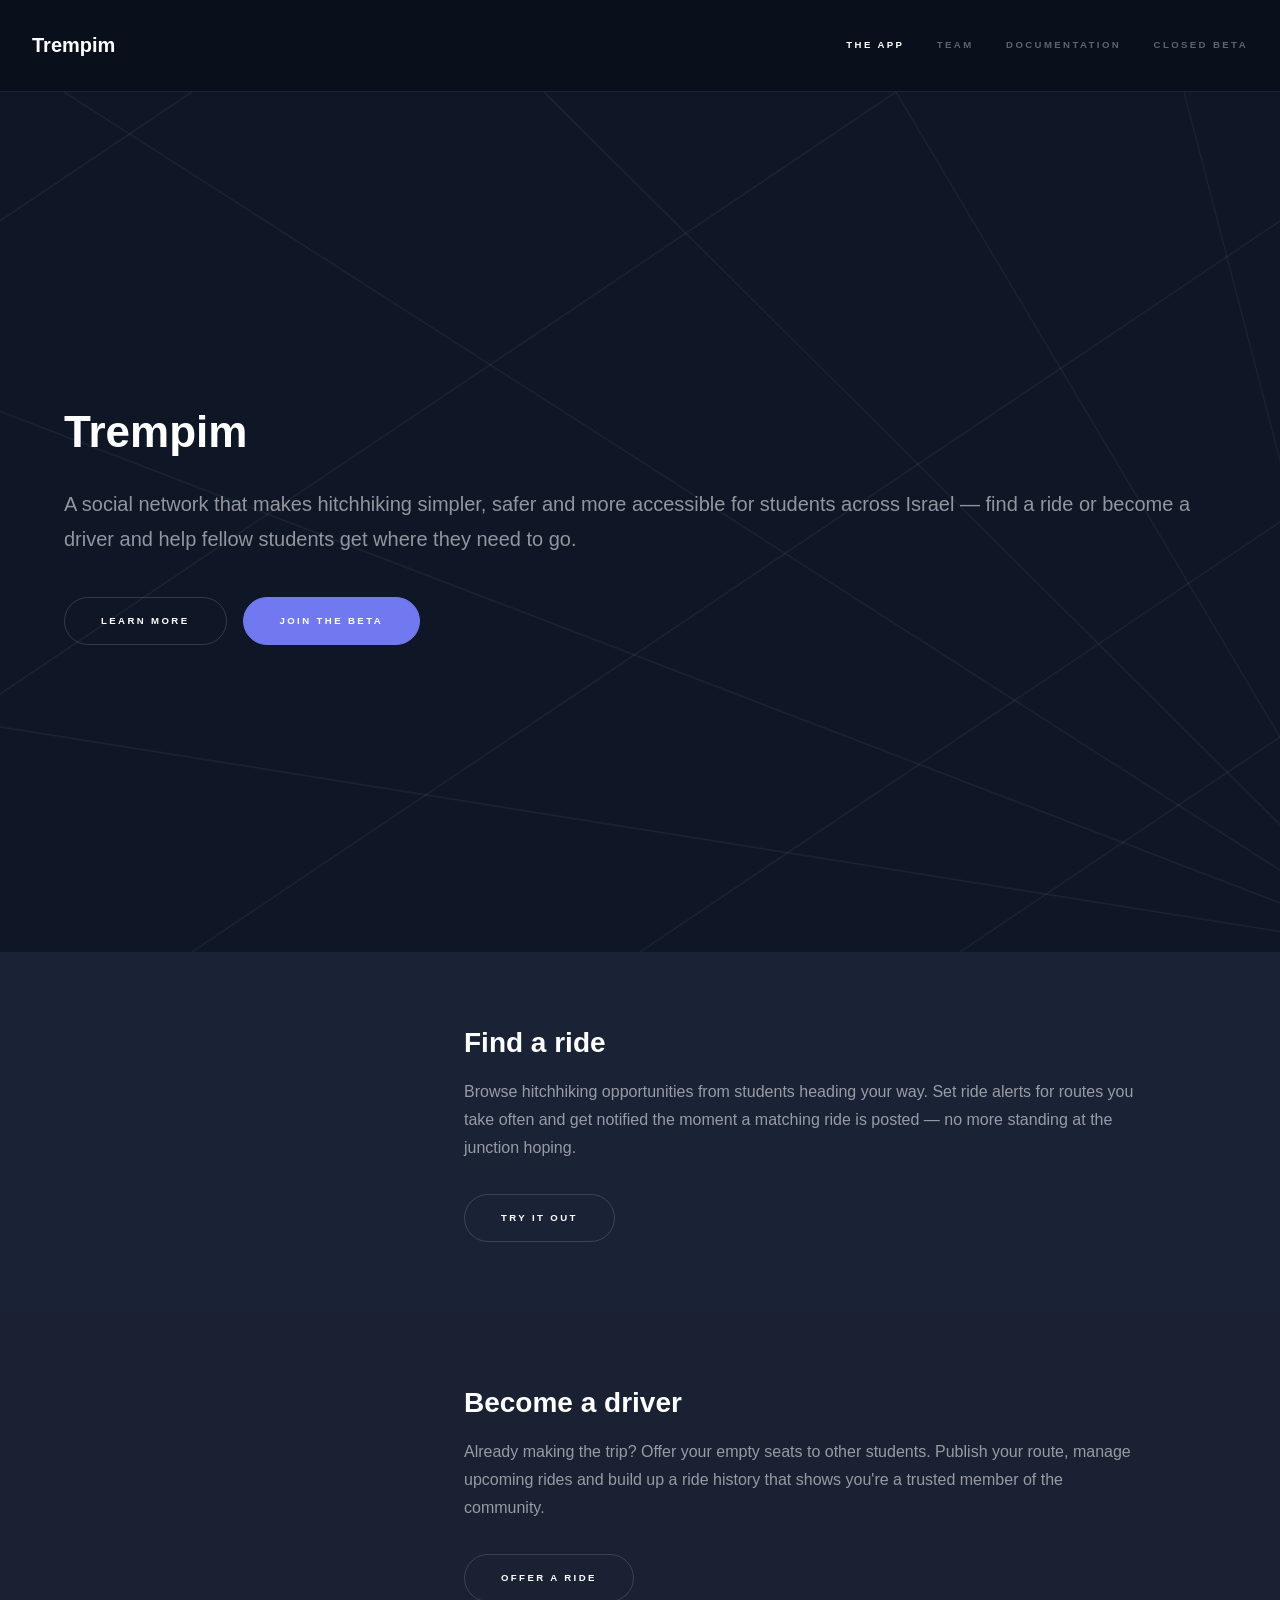
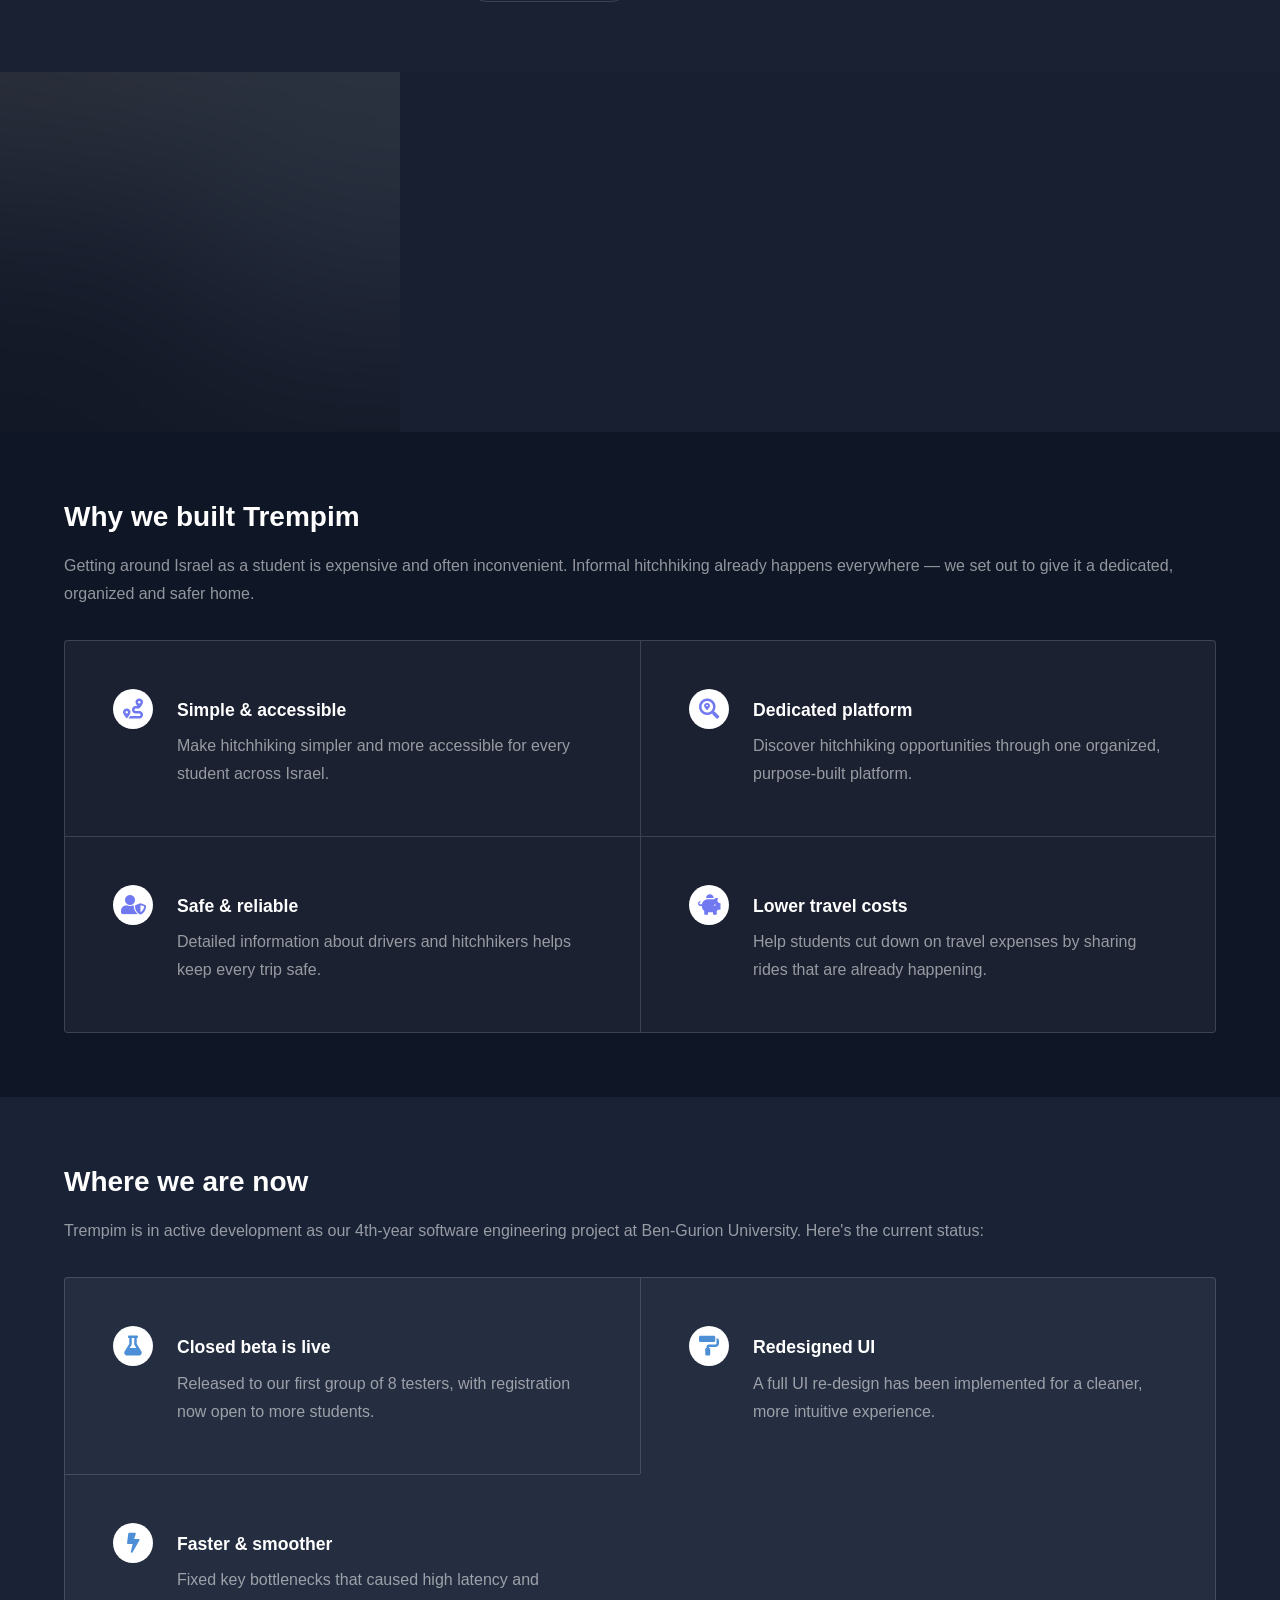
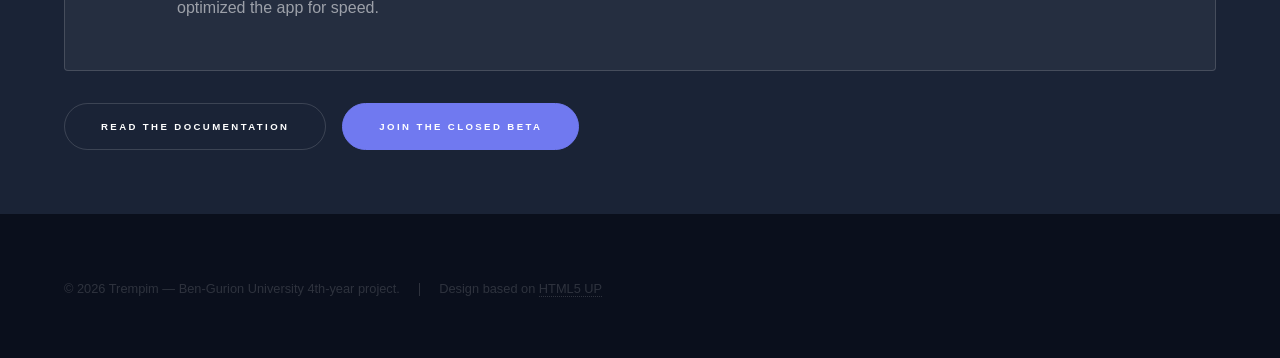
==== commit 4bfb1d2d: "Made the website look better and have trempim related text" ====
--- a/index.html
+++ b/index.html
@@ -1,209 +1,177 @@
-<!DOCTYPE HTML>
-<!--
-	Hyperspace by HTML5 UP
-	html5up.net | @ajlkn
-	Free for personal and commercial use under the CCA 3.0 license (html5up.net/license)
--->
-<html>
-	<head>
-		<title>Hyperspace by HTML5 UP</title>
-		<meta charset="utf-8" />
-		<meta name="viewport" content="width=device-width, initial-scale=1, user-scalable=no" />
-		<link rel="stylesheet" href="assets/css/main.css" />
-		<noscript><link rel="stylesheet" href="assets/css/noscript.css" /></noscript>
-	</head>
-	<body class="is-preload">
-
-		<!-- Sidebar -->
-			<section id="sidebar">
-				<div class="inner">
-					<nav>
-						<ul>
-							<li><a href="#intro">Welcome</a></li>
-							<li><a href="#one">Who we are</a></li>
-							<li><a href="#two">What we do</a></li>
-							<li><a href="#three">Get in touch</a></li>
-						</ul>
-					</nav>
-				</div>
-			</section>
-
-		<!-- Wrapper -->
-			<div id="wrapper">
-
-				<!-- Intro -->
-					<section id="intro" class="wrapper style1 fullscreen fade-up">
-						<div class="inner">
-							<h1>Hyperspace</h1>
-							<p>Just another fine responsive site template designed by <a href="http://html5up.net">HTML5 UP</a><br />
-							and released for free under the <a href="http://html5up.net/license">Creative Commons</a>.</p>
-							<ul class="actions">
-								<li><a href="#one" class="button scrolly">Learn more</a></li>
-							</ul>
-						</div>
-					</section>
-
-				<!-- One -->
-					<section id="one" class="wrapper style2 spotlights">
-						<section>
-							<a href="#" class="image"><img src="images/pic01.jpg" alt="" data-position="center center" /></a>
-							<div class="content">
-								<div class="inner">
-									<h2>Sed ipsum dolor</h2>
-									<p>Phasellus convallis elit id ullamcorper pulvinar. Duis aliquam turpis mauris, eu ultricies erat malesuada quis. Aliquam dapibus.</p>
-									<ul class="actions">
-										<li><a href="generic.html" class="button">Learn more</a></li>
-									</ul>
-								</div>
-							</div>
-						</section>
-						<section>
-							<a href="#" class="image"><img src="images/pic02.jpg" alt="" data-position="top center" /></a>
-							<div class="content">
-								<div class="inner">
-									<h2>Feugiat consequat</h2>
-									<p>Phasellus convallis elit id ullamcorper pulvinar. Duis aliquam turpis mauris, eu ultricies erat malesuada quis. Aliquam dapibus.</p>
-									<ul class="actions">
-										<li><a href="generic.html" class="button">Learn more</a></li>
-									</ul>
-								</div>
-							</div>
-						</section>
-						<section>
-							<a href="#" class="image"><img src="images/pic03.jpg" alt="" data-position="25% 25%" /></a>
-							<div class="content">
-								<div class="inner">
-									<h2>Ultricies aliquam</h2>
-									<p>Phasellus convallis elit id ullamcorper pulvinar. Duis aliquam turpis mauris, eu ultricies erat malesuada quis. Aliquam dapibus.</p>
-									<ul class="actions">
-										<li><a href="generic.html" class="button">Learn more</a></li>
-									</ul>
-								</div>
-							</div>
-						</section>
-					</section>
-
-				<!-- Two -->
-					<section id="two" class="wrapper style3 fade-up">
-						<div class="inner">
-							<h2>What we do</h2>
-							<p>Phasellus convallis elit id ullamcorper pulvinar. Duis aliquam turpis mauris, eu ultricies erat malesuada quis. Aliquam dapibus, lacus eget hendrerit bibendum, urna est aliquam sem, sit amet imperdiet est velit quis lorem.</p>
-							<div class="features">
-								<section>
-									<span class="icon solid major fa-code"></span>
-									<h3>Lorem ipsum amet</h3>
-									<p>Phasellus convallis elit id ullam corper amet et pulvinar. Duis aliquam turpis mauris, sed ultricies erat dapibus.</p>
-								</section>
-								<section>
-									<span class="icon solid major fa-lock"></span>
-									<h3>Aliquam sed nullam</h3>
-									<p>Phasellus convallis elit id ullam corper amet et pulvinar. Duis aliquam turpis mauris, sed ultricies erat dapibus.</p>
-								</section>
-								<section>
-									<span class="icon solid major fa-cog"></span>
-									<h3>Sed erat ullam corper</h3>
-									<p>Phasellus convallis elit id ullam corper amet et pulvinar. Duis aliquam turpis mauris, sed ultricies erat dapibus.</p>
-								</section>
-								<section>
-									<span class="icon solid major fa-desktop"></span>
-									<h3>Veroeros quis lorem</h3>
-									<p>Phasellus convallis elit id ullam corper amet et pulvinar. Duis aliquam turpis mauris, sed ultricies erat dapibus.</p>
-								</section>
-								<section>
-									<span class="icon solid major fa-link"></span>
-									<h3>Urna quis bibendum</h3>
-									<p>Phasellus convallis elit id ullam corper amet et pulvinar. Duis aliquam turpis mauris, sed ultricies erat dapibus.</p>
-								</section>
-								<section>
-									<span class="icon major fa-gem"></span>
-									<h3>Aliquam urna dapibus</h3>
-									<p>Phasellus convallis elit id ullam corper amet et pulvinar. Duis aliquam turpis mauris, sed ultricies erat dapibus.</p>
-								</section>
-							</div>
-							<ul class="actions">
-								<li><a href="generic.html" class="button">Learn more</a></li>
-							</ul>
-						</div>
-					</section>
-
-				<!-- Three -->
-					<section id="three" class="wrapper style1 fade-up">
-						<div class="inner">
-							<h2>Get in touch</h2>
-							<p>Phasellus convallis elit id ullamcorper pulvinar. Duis aliquam turpis mauris, eu ultricies erat malesuada quis. Aliquam dapibus, lacus eget hendrerit bibendum, urna est aliquam sem, sit amet imperdiet est velit quis lorem.</p>
-							<div class="split style1">
-								<section>
-									<form method="post" action="#">
-										<div class="fields">
-											<div class="field half">
-												<label for="name">Name</label>
-												<input type="text" name="name" id="name" />
-											</div>
-											<div class="field half">
-												<label for="email">Email</label>
-												<input type="text" name="email" id="email" />
-											</div>
-											<div class="field">
-												<label for="message">Message</label>
-												<textarea name="message" id="message" rows="5"></textarea>
-											</div>
-										</div>
-										<ul class="actions">
-											<li><a href="" class="button submit">Send Message</a></li>
-										</ul>
-									</form>
-								</section>
-								<section>
-									<ul class="contact">
-										<li>
-											<h3>Address</h3>
-											<span>12345 Somewhere Road #654<br />
-											Nashville, TN 00000-0000<br />
-											USA</span>
-										</li>
-										<li>
-											<h3>Email</h3>
-											<a href="#">user@untitled.tld</a>
-										</li>
-										<li>
-											<h3>Phone</h3>
-											<span>(000) 000-0000</span>
-										</li>
-										<li>
-											<h3>Social</h3>
-											<ul class="icons">
-												<li><a href="#" class="icon brands fa-twitter"><span class="label">Twitter</span></a></li>
-												<li><a href="#" class="icon brands fa-facebook-f"><span class="label">Facebook</span></a></li>
-												<li><a href="#" class="icon brands fa-github"><span class="label">GitHub</span></a></li>
-												<li><a href="#" class="icon brands fa-instagram"><span class="label">Instagram</span></a></li>
-												<li><a href="#" class="icon brands fa-linkedin-in"><span class="label">LinkedIn</span></a></li>
-											</ul>
-										</li>
-									</ul>
-								</section>
-							</div>
-						</div>
-					</section>
-
-			</div>
-
-		<!-- Footer -->
-			<footer id="footer" class="wrapper style1-alt">
-				<div class="inner">
-					<ul class="menu">
-						<li>&copy; Untitled. All rights reserved.</li><li>Design: <a href="http://html5up.net">HTML5 UP</a></li>
-					</ul>
-				</div>
-			</footer>
-
-		<!-- Scripts -->
-			<script src="assets/js/jquery.min.js"></script>
-			<script src="assets/js/jquery.scrollex.min.js"></script>
-			<script src="assets/js/jquery.scrolly.min.js"></script>
-			<script src="assets/js/browser.min.js"></script>
-			<script src="assets/js/breakpoints.min.js"></script>
-			<script src="assets/js/util.js"></script>
-			<script src="assets/js/main.js"></script>
-
-	</body>
-</html>+<!DOCTYPE HTML>
+<!--
+	Trempim Project Site
+	Based on Hyperspace by HTML5 UP (html5up.net | @ajlkn)
+	Released for free under the CCA 3.0 license (html5up.net/license)
+-->
+<html>
+	<head>
+		<title>Trempim &mdash; Hitchhiking for Students</title>
+		<meta charset="utf-8" />
+		<meta name="viewport" content="width=device-width, initial-scale=1, user-scalable=no" />
+		<meta name="description" content="Trempim is a social network that helps students across Israel find rides and become drivers. A 4th-year software engineering project at Ben-Gurion University." />
+		<link rel="stylesheet" href="assets/css/main.css" />
+		<noscript><link rel="stylesheet" href="assets/css/noscript.css" /></noscript>
+	</head>
+	<body class="is-preload">
+
+		<!-- Header -->
+			<header id="header">
+				<a href="index.html" class="title">Trempim</a>
+				<nav>
+					<ul>
+						<li><a href="index.html" class="active">The App</a></li>
+						<li><a href="team.html">Team</a></li>
+						<li><a href="documentation.html">Documentation</a></li>
+						<li><a href="beta.html">Closed Beta</a></li>
+					</ul>
+				</nav>
+			</header>
+
+		<!-- Wrapper -->
+			<div id="wrapper">
+
+				<!-- Intro -->
+					<section id="intro" class="wrapper style1 fullscreen fade-up">
+						<div class="inner">
+							<h1>Trempim</h1>
+							<p>A social network that makes hitchhiking simpler, safer and more accessible
+							for students across Israel &mdash; find a ride or become a driver and help
+							fellow students get where they need to go.</p>
+							<ul class="actions">
+								<li><a href="#about" class="button scrolly">Learn more</a></li>
+								<li><a href="beta.html" class="button primary">Join the Beta</a></li>
+							</ul>
+						</div>
+					</section>
+
+				<!-- About -->
+					<section id="about" class="wrapper style2 spotlights">
+						<section>
+							<a href="#" class="image"><img src="images/pic01.jpg" alt="" data-position="center center" /></a>
+							<div class="content">
+								<div class="inner">
+									<h2>Find a ride</h2>
+									<p>Browse hitchhiking opportunities from students heading your way.
+									Set ride alerts for routes you take often and get notified the moment
+									a matching ride is posted &mdash; no more standing at the junction hoping.</p>
+									<ul class="actions">
+										<li><a href="beta.html" class="button">Try it out</a></li>
+									</ul>
+								</div>
+							</div>
+						</section>
+						<section>
+							<a href="#" class="image"><img src="images/pic02.jpg" alt="" data-position="top center" /></a>
+							<div class="content">
+								<div class="inner">
+									<h2>Become a driver</h2>
+									<p>Already making the trip? Offer your empty seats to other students.
+									Publish your route, manage upcoming rides and build up a ride history
+									that shows you're a trusted member of the community.</p>
+									<ul class="actions">
+										<li><a href="beta.html" class="button">Offer a ride</a></li>
+									</ul>
+								</div>
+							</div>
+						</section>
+						<section>
+							<a href="#" class="image"><img src="images/pic03.jpg" alt="" data-position="25% 25%" /></a>
+							<div class="content">
+								<div class="inner">
+									<h2>Travel with confidence</h2>
+									<p>Detailed driver and passenger profiles, ride history and in-app
+									notifications give everyone the information they need to travel safely
+									and reliably &mdash; while cutting down on travel costs.</p>
+									<ul class="actions">
+										<li><a href="#why" class="button scrolly">Why Trempim</a></li>
+									</ul>
+								</div>
+							</div>
+						</section>
+					</section>
+
+				<!-- Why -->
+					<section id="why" class="wrapper style3 fade-up">
+						<div class="inner">
+							<h2>Why we built Trempim</h2>
+							<p>Getting around Israel as a student is expensive and often inconvenient.
+							Informal hitchhiking already happens everywhere &mdash; we set out to give it
+							a dedicated, organized and safer home.</p>
+							<div class="features">
+								<section>
+									<span class="icon solid major fa-route"></span>
+									<h3>Simple &amp; accessible</h3>
+									<p>Make hitchhiking simpler and more accessible for every student across Israel.</p>
+								</section>
+								<section>
+									<span class="icon solid major fa-search-location"></span>
+									<h3>Dedicated platform</h3>
+									<p>Discover hitchhiking opportunities through one organized, purpose-built platform.</p>
+								</section>
+								<section>
+									<span class="icon solid major fa-user-shield"></span>
+									<h3>Safe &amp; reliable</h3>
+									<p>Detailed information about drivers and hitchhikers helps keep every trip safe.</p>
+								</section>
+								<section>
+									<span class="icon solid major fa-piggy-bank"></span>
+									<h3>Lower travel costs</h3>
+									<p>Help students cut down on travel expenses by sharing rides that are already happening.</p>
+								</section>
+							</div>
+						</div>
+					</section>
+
+				<!-- Status -->
+					<section id="status" class="wrapper style2 fade-up">
+						<div class="inner">
+							<h2>Where we are now</h2>
+							<p>Trempim is in active development as our 4th-year software engineering
+							project at Ben-Gurion University. Here's the current status:</p>
+							<div class="features">
+								<section>
+									<span class="icon solid major fa-flask"></span>
+									<h3>Closed beta is live</h3>
+									<p>Released to our first group of 8 testers, with registration now open to more students.</p>
+								</section>
+								<section>
+									<span class="icon solid major fa-paint-roller"></span>
+									<h3>Redesigned UI</h3>
+									<p>A full UI re-design has been implemented for a cleaner, more intuitive experience.</p>
+								</section>
+								<section>
+									<span class="icon solid major fa-bolt"></span>
+									<h3>Faster &amp; smoother</h3>
+									<p>Fixed key bottlenecks that caused high latency and optimized the app for speed.</p>
+								</section>
+							</div>
+							<ul class="actions">
+								<li><a href="documentation.html" class="button">Read the documentation</a></li>
+								<li><a href="beta.html" class="button primary">Join the closed beta</a></li>
+							</ul>
+						</div>
+					</section>
+
+			</div>
+
+		<!-- Footer -->
+			<footer id="footer" class="wrapper style1-alt">
+				<div class="inner">
+					<ul class="menu">
+						<li>&copy; 2026 Trempim &mdash; Ben-Gurion University 4th-year project.</li><li>Design based on <a href="http://html5up.net">HTML5 UP</a></li>
+					</ul>
+				</div>
+			</footer>
+
+		<!-- Scripts -->
+			<script src="assets/js/jquery.min.js"></script>
+			<script src="assets/js/jquery.scrollex.min.js"></script>
+			<script src="assets/js/jquery.scrolly.min.js"></script>
+			<script src="assets/js/browser.min.js"></script>
+			<script src="assets/js/breakpoints.min.js"></script>
+			<script src="assets/js/util.js"></script>
+			<script src="assets/js/main.js"></script>
+
+	</body>
+</html>
--- a/assets/css/main.css
+++ b/assets/css/main.css
@@ -1,9 +1,24 @@
 @import url(fontawesome-all.min.css);
 
-/*
-	Hyperspace by HTML5 UP
-	html5up.net | @ajlkn
-	Free for personal and commercial use under the CCA 3.0 license (html5up.net/license)
+/* ============================================================
+   Trempim brand colors — change these to retheme the whole site
+   ============================================================ */
+:root {
+	--accent-primary:     #3b82c4; /* logo blue (a touch darker) — links, icons, heading underlines */
+	--accent-primary-d:   #2d6699; /* darker blue — hover states                                    */
+	--accent-secondary:   #4d8fd6; /* lighter blue — secondary accents                              */
+	--accent-secondary-d: #3a72ad; /* darker secondary blue                                         */
+	--accent-tertiary:    #7079f0; /* app periwinkle-indigo — primary buttons, gradient end         */
+	--accent-tertiary-d:  #5b63d6; /* darker indigo — primary button hover                          */
+	--bg:                 #0f1626; /* app dark-navy background                                       */
+	--bg-dark:            #0a0f1c; /* deepest navy — header & footer                                 */
+	--bg-mid:             #1a2336; /* card navy — alternating sections & cards                       */
+}
+
+/*
+	Hyperspace by HTML5 UP
+	html5up.net | @ajlkn
+	Free for personal and commercial use under the CCA 3.0 license (html5up.net/license)
 */
 
 html, body, div, span, applet, object,
@@ -98,7 +113,7 @@
 	}
 
 	body {
-		background: #312450;
+		background: var(--bg);
 	}
 
 		body.is-preload *, body.is-preload *:before, body.is-preload *:after {
@@ -197,10 +212,10 @@
 		}
 
 			h1.major:after {
-				background-image: -moz-linear-gradient(to right, #5e42a6, #b74e91);
-				background-image: -webkit-linear-gradient(to right, #5e42a6, #b74e91);
-				background-image: -ms-linear-gradient(to right, #5e42a6, #b74e91);
-				background-image: linear-gradient(to right, #5e42a6, #b74e91);
+				background-image: -moz-linear-gradient(to right, var(--accent-primary), var(--accent-tertiary));
+				background-image: -webkit-linear-gradient(to right, var(--accent-primary), var(--accent-tertiary));
+				background-image: -ms-linear-gradient(to right, var(--accent-primary), var(--accent-tertiary));
+				background-image: linear-gradient(to right, var(--accent-primary), var(--accent-tertiary));
 				-moz-transition: max-width 0.2s ease;
 				-webkit-transition: max-width 0.2s ease;
 				-ms-transition: max-width 0.2s ease;
@@ -1798,8 +1813,9 @@
 /* Box */
 
 	.box {
+		background-color: var(--bg-mid);
 		border-radius: 0.25em;
-		border: solid 1px rgba(255, 255, 255, 0.15);
+		border: solid 1px rgba(255, 255, 255, 0.08);
 		margin-bottom: 2em;
 		padding: 1.5em;
 	}
@@ -1914,9 +1930,19 @@
 		input[type="button"].primary,
 		button.primary,
 		.button.primary {
-			background-color: #ffffff;
-			color: #312450 !important;
-		}
+			background-color: var(--accent-tertiary);
+			border-color: var(--accent-tertiary) !important;
+			color: #ffffff !important;
+		}
+
+			input[type="submit"].primary:hover,
+			input[type="reset"].primary:hover,
+			input[type="button"].primary:hover,
+			button.primary:hover,
+			.button.primary:hover {
+				background-color: var(--accent-tertiary-d);
+				border-color: var(--accent-tertiary-d) !important;
+			}
 
 			input[type="submit"].primary:after,
 			input[type="reset"].primary:after,
@@ -2356,7 +2382,7 @@
 
 		select option {
 			color: #ffffff;
-			background: #312450;
+			background: var(--bg);
 		}
 
 		select:focus::-ms-value {
@@ -2444,7 +2470,7 @@
 		input[type="radio"]:checked + label:before {
 			background: #ffffff;
 			border-color: #ffffff;
-			color: #b74e91;
+			color: var(--accent-tertiary);
 			content: '\f00c';
 		}
 
@@ -2525,7 +2551,7 @@
 			display: block;
 			background: #ffffff;
 			border-radius: 100%;
-			color: #312450;
+			color: var(--bg);
 			text-align: center;
 			line-height: 2.5em;
 			margin: 0 0 1.3em 0;
@@ -2536,27 +2562,27 @@
 			}
 
 				.wrapper.style1 .icon.major:before {
-					color: #5e42a6;
+					color: var(--accent-primary);
 				}
 
 				.wrapper.style1-alt .icon.major:before {
-					color: #493382;
+					color: var(--accent-primary-d);
 				}
 
 				.wrapper.style2 .icon.major:before {
-					color: #5052b5;
+					color: var(--accent-secondary);
 				}
 
 				.wrapper.style2-alt .icon.major:before {
-					color: #3e4094;
+					color: var(--accent-secondary-d);
 				}
 
 				.wrapper.style3 .icon.major:before {
-					color: #b74e91;
+					color: var(--accent-tertiary);
 				}
 
 				.wrapper.style3-alt .icon.major:before {
-					color: #953d75;
+					color: var(--accent-tertiary-d);
 				}
 
 /* Image */
@@ -3022,7 +3048,7 @@
 				-webkit-transition: opacity 1s ease;
 				-ms-transition: opacity 1s ease;
 				transition: opacity 1s ease;
-				background: rgba(49, 36, 80, 0.9);
+				background: rgba(15, 22, 38, 0.85);
 				content: '';
 				display: block;
 				height: 100%;
@@ -3236,31 +3262,31 @@
 			}
 
 		.wrapper.alt {
-			background-color: #261c3e;
+			background-color: var(--bg-dark);
 		}
 
 		.wrapper.style1 {
-			background-color: #5e42a6;
+			background-color: var(--bg);
 		}
 
 		.wrapper.style1-alt {
-			background-color: #493382;
+			background-color: var(--bg-dark);
 		}
 
 		.wrapper.style2 {
-			background-color: #5052b5;
+			background-color: var(--bg-mid);
 		}
 
 		.wrapper.style2-alt {
-			background-color: #3e4094;
+			background-color: var(--bg);
 		}
 
 		.wrapper.style3 {
-			background-color: #b74e91;
+			background-color: var(--bg);
 		}
 
 		.wrapper.style3-alt {
-			background-color: #953d75;
+			background-color: var(--bg-mid);
 		}
 
 		.wrapper.fullscreen {
@@ -3370,7 +3396,8 @@
 		display: -webkit-flex;
 		display: -ms-flex;
 		display: flex;
-		background-color: #5e42a6;
+		background-color: var(--bg-dark);
+		border-bottom: solid 1px rgba(255, 255, 255, 0.08);
 		cursor: default;
 		padding: 1.75em 2em;
 	}
@@ -3524,7 +3551,7 @@
 
 	#sidebar {
 		padding: 2.5em 2.5em 0.5em 2.5em ;
-		background: #312450;
+		background: var(--bg);
 		cursor: default;
 		height: 100vh;
 		left: 0;
@@ -3761,14 +3788,14 @@
 			}
 
 			#sidebar nav a:before {
-				background: #3c2c62;
+				background: var(--bg-mid);
 			}
 
 			#sidebar nav a:after {
-				background-image: -moz-linear-gradient(to right, #5e42a6, #b74e91);
-				background-image: -webkit-linear-gradient(to right, #5e42a6, #b74e91);
-				background-image: -ms-linear-gradient(to right, #5e42a6, #b74e91);
-				background-image: linear-gradient(to right, #5e42a6, #b74e91);
+				background-image: -moz-linear-gradient(to right, var(--accent-primary), var(--accent-tertiary));
+				background-image: -webkit-linear-gradient(to right, var(--accent-primary), var(--accent-tertiary));
+				background-image: -ms-linear-gradient(to right, var(--accent-primary), var(--accent-tertiary));
+				background-image: linear-gradient(to right, var(--accent-primary), var(--accent-tertiary));
 				-moz-transition: max-width 0.2s ease;
 				-webkit-transition: max-width 0.2s ease;
 				-ms-transition: max-width 0.2s ease;
@@ -3857,7 +3884,7 @@
 
 						#sidebar nav a:after {
 							background-image: none;
-							background-color: #b74e91;
+							background-color: var(--accent-tertiary);
 						}
 
 		}
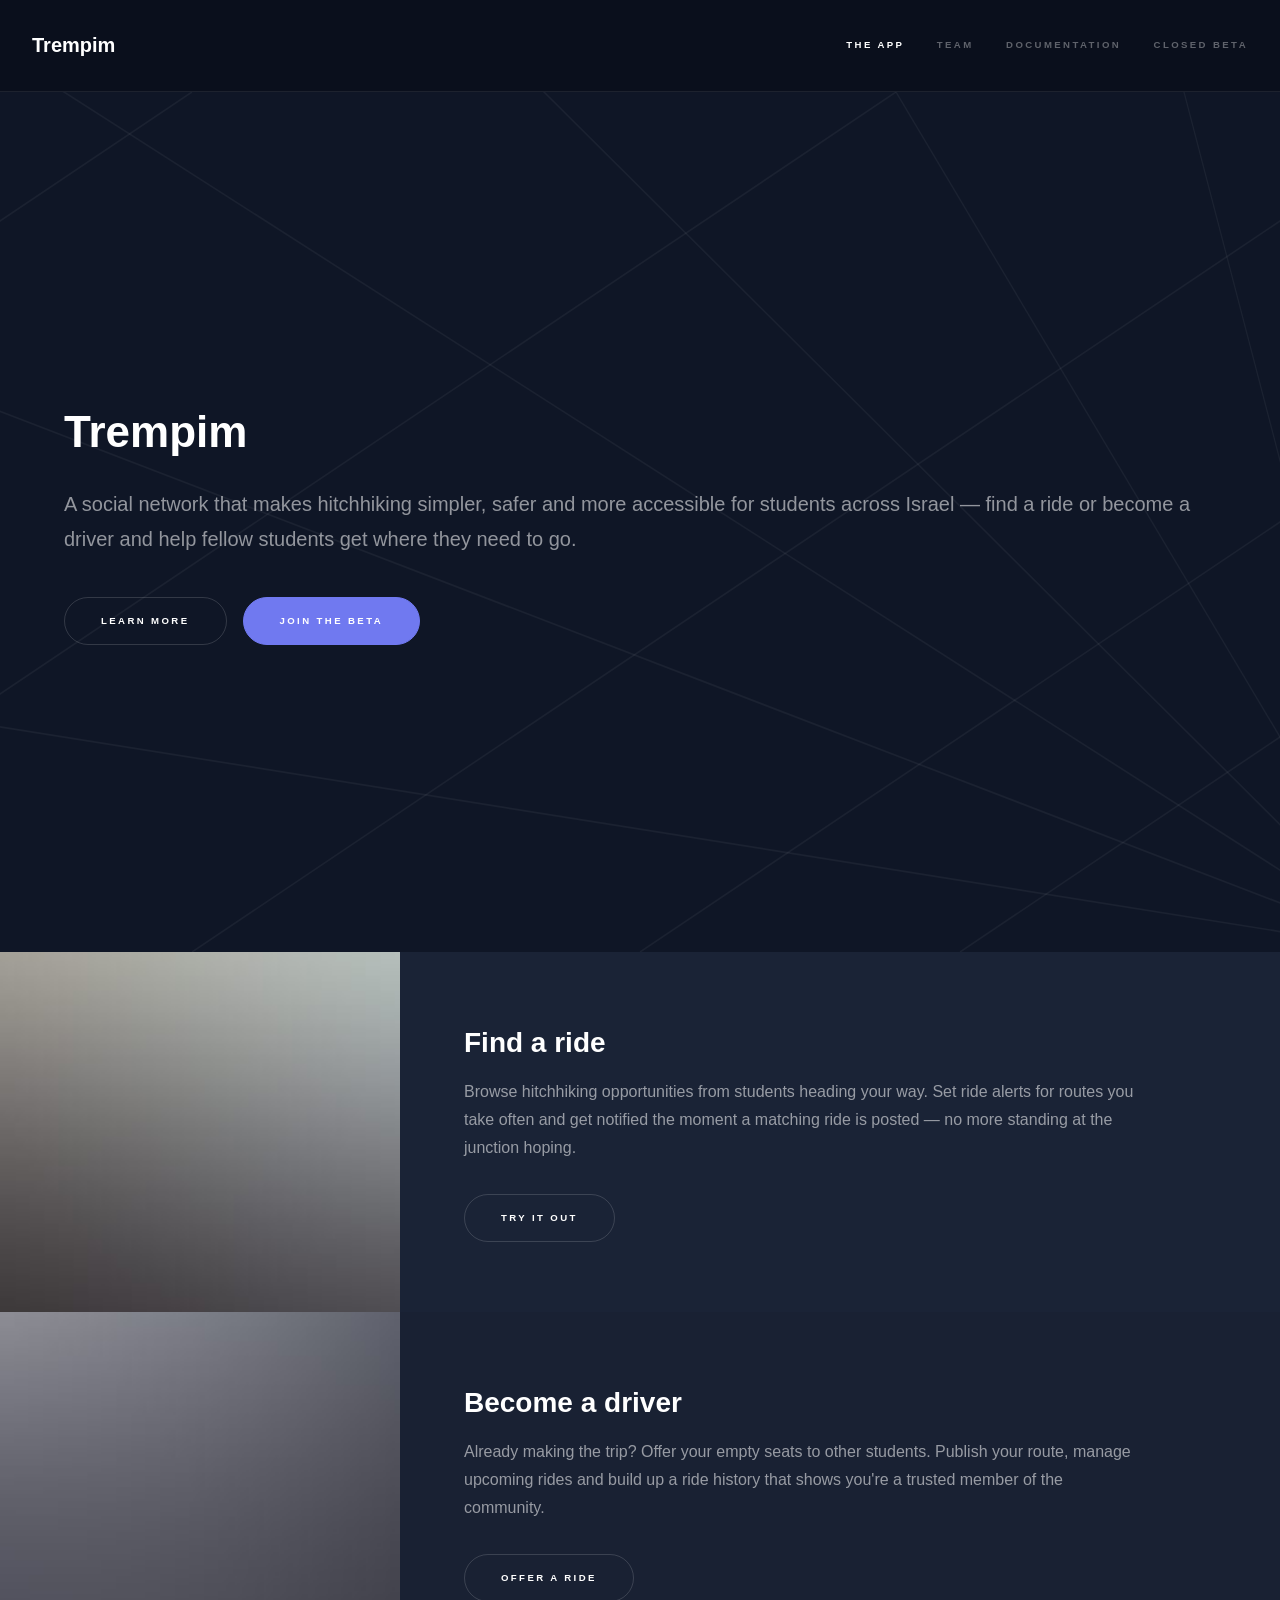
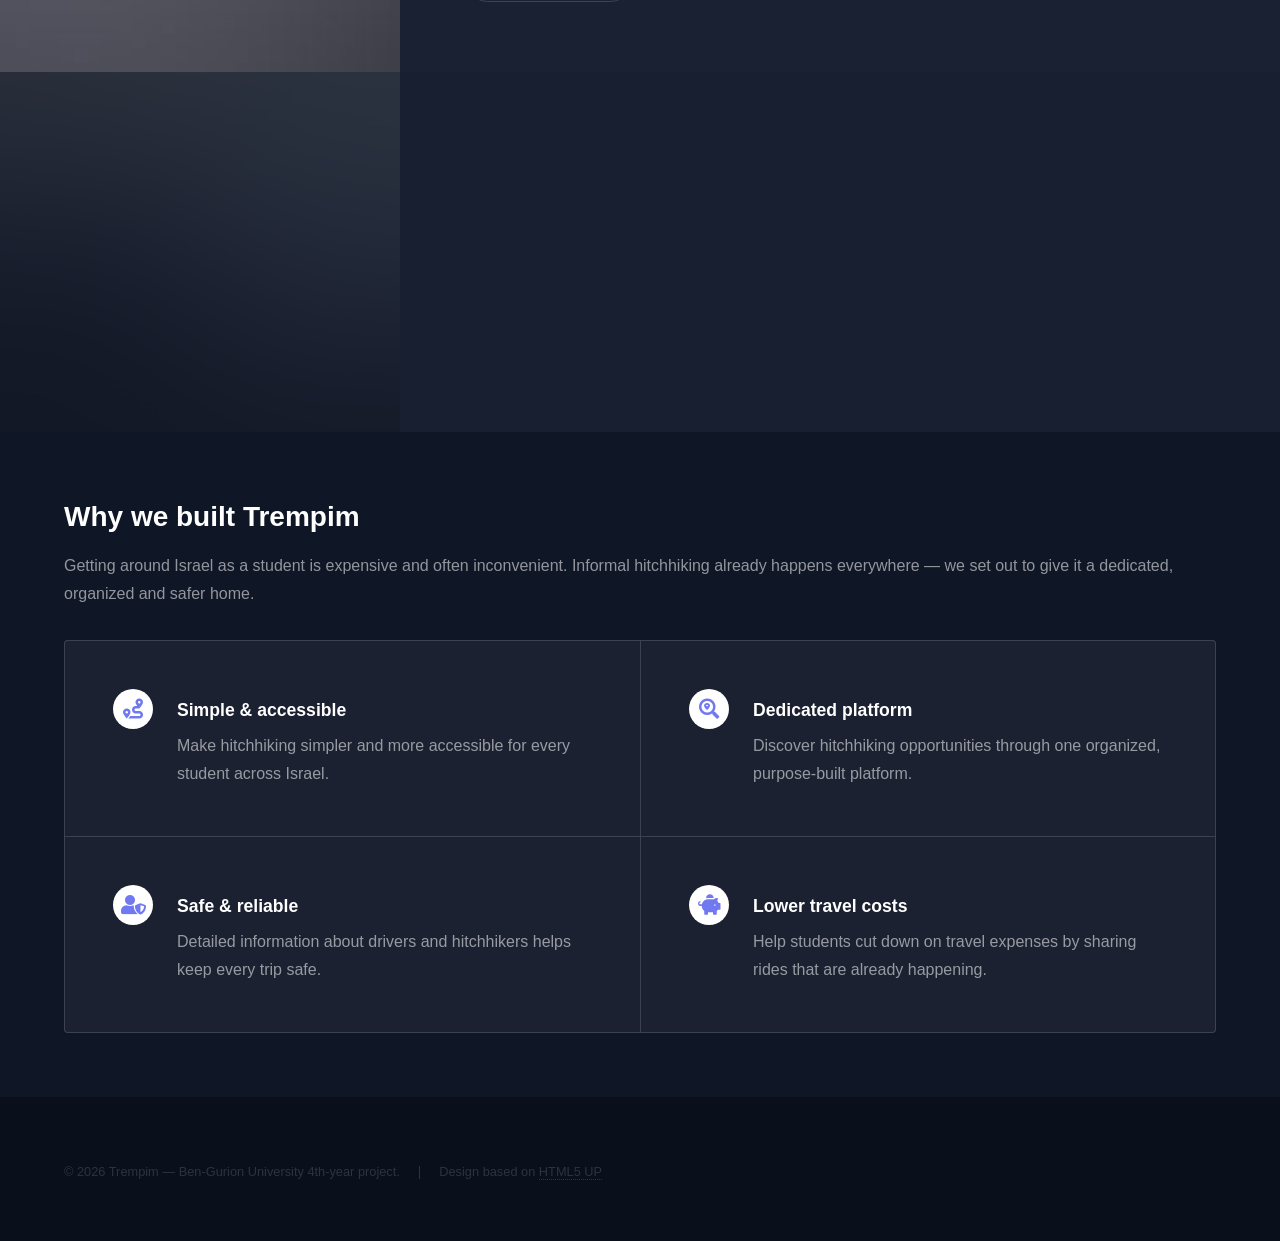
==== commit 9a921a35: "Added documents and small fixes" ====
--- a/index.html
+++ b/index.html
@@ -48,7 +48,7 @@
 				<!-- About -->
 					<section id="about" class="wrapper style2 spotlights">
 						<section>
-							<a href="#" class="image"><img src="images/pic01.jpg" alt="" data-position="center center" /></a>
+							<a href="#" class="image"><img src="images/pic06.jpg" alt="" data-position="center center" /></a>
 							<div class="content">
 								<div class="inner">
 									<h2>Find a ride</h2>
@@ -62,7 +62,7 @@
 							</div>
 						</section>
 						<section>
-							<a href="#" class="image"><img src="images/pic02.jpg" alt="" data-position="top center" /></a>
+							<a href="#" class="image"><img src="images/pic05.jpg" alt="" data-position="top center" /></a>
 							<div class="content">
 								<div class="inner">
 									<h2>Become a driver</h2>
@@ -123,36 +123,6 @@
 						</div>
 					</section>
 
-				<!-- Status -->
-					<section id="status" class="wrapper style2 fade-up">
-						<div class="inner">
-							<h2>Where we are now</h2>
-							<p>Trempim is in active development as our 4th-year software engineering
-							project at Ben-Gurion University. Here's the current status:</p>
-							<div class="features">
-								<section>
-									<span class="icon solid major fa-flask"></span>
-									<h3>Closed beta is live</h3>
-									<p>Released to our first group of 8 testers, with registration now open to more students.</p>
-								</section>
-								<section>
-									<span class="icon solid major fa-paint-roller"></span>
-									<h3>Redesigned UI</h3>
-									<p>A full UI re-design has been implemented for a cleaner, more intuitive experience.</p>
-								</section>
-								<section>
-									<span class="icon solid major fa-bolt"></span>
-									<h3>Faster &amp; smoother</h3>
-									<p>Fixed key bottlenecks that caused high latency and optimized the app for speed.</p>
-								</section>
-							</div>
-							<ul class="actions">
-								<li><a href="documentation.html" class="button">Read the documentation</a></li>
-								<li><a href="beta.html" class="button primary">Join the closed beta</a></li>
-							</ul>
-						</div>
-					</section>
-
 			</div>
 
 		<!-- Footer -->
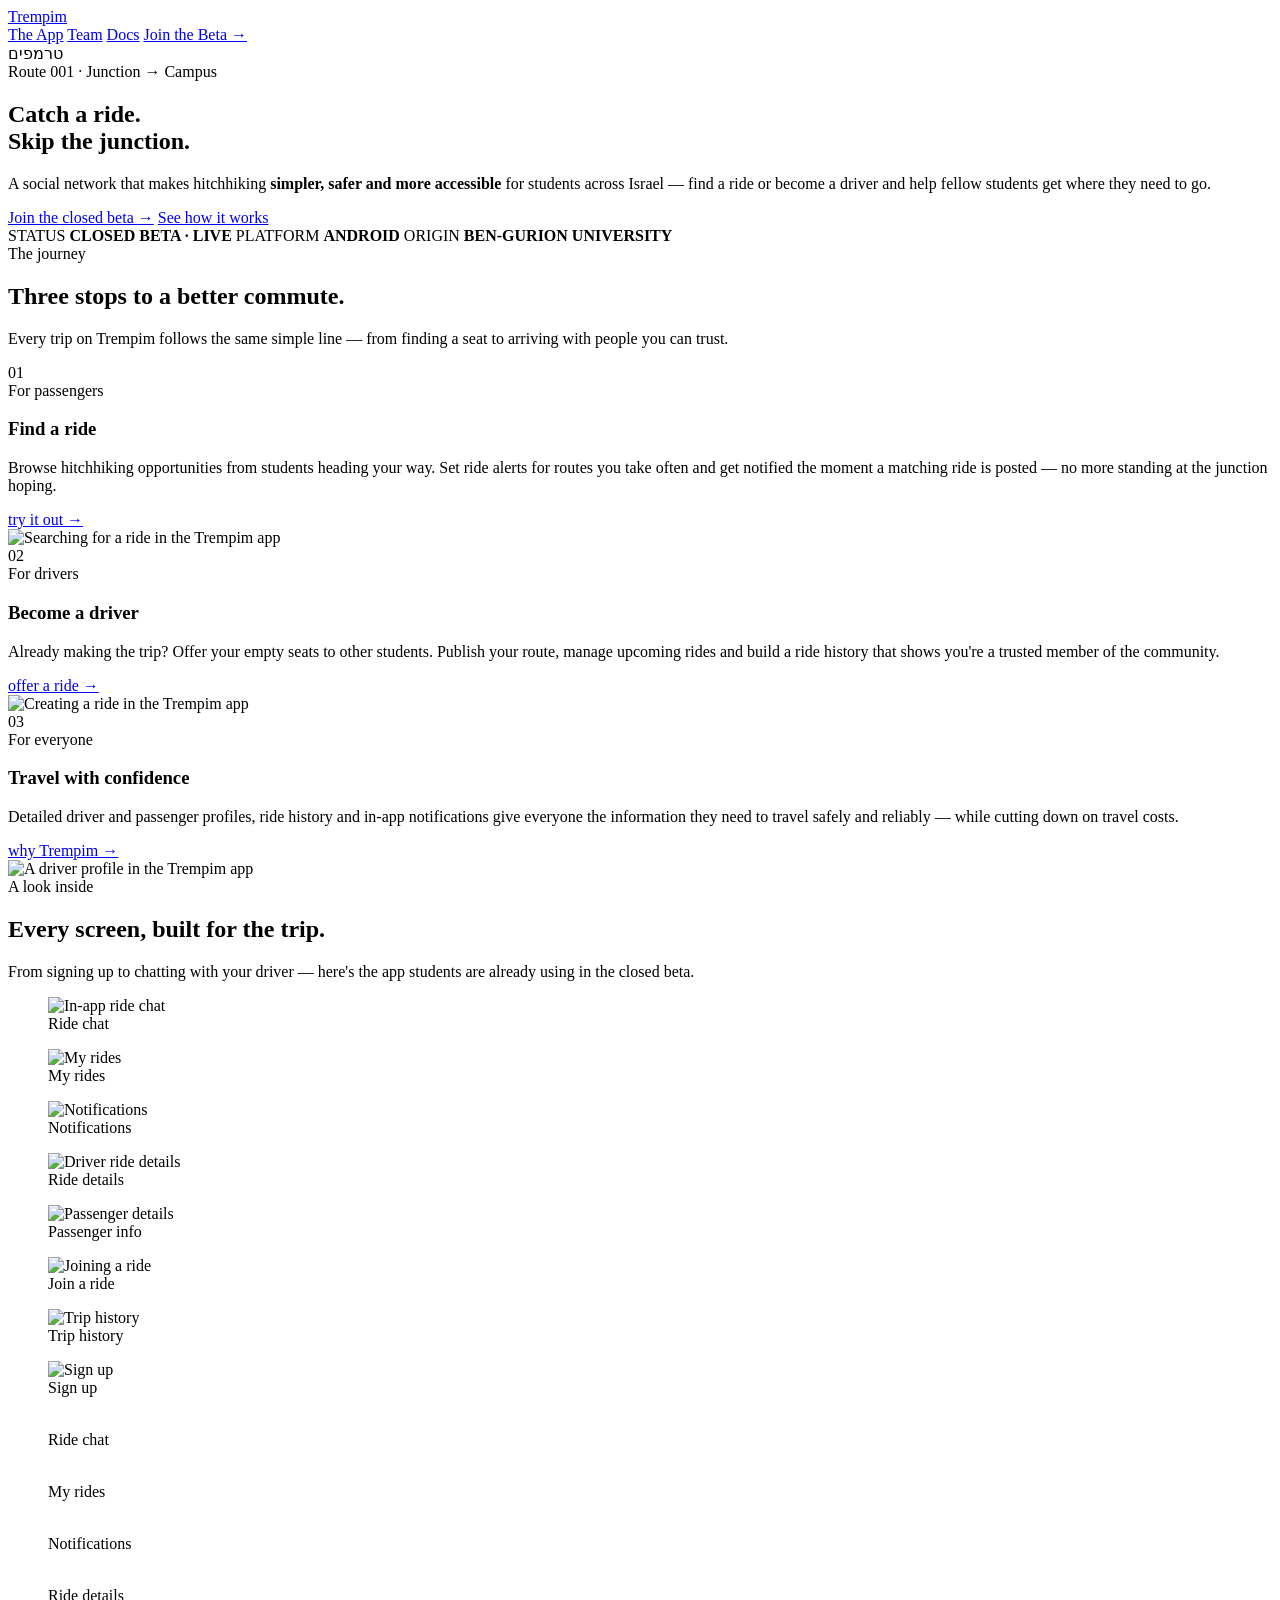
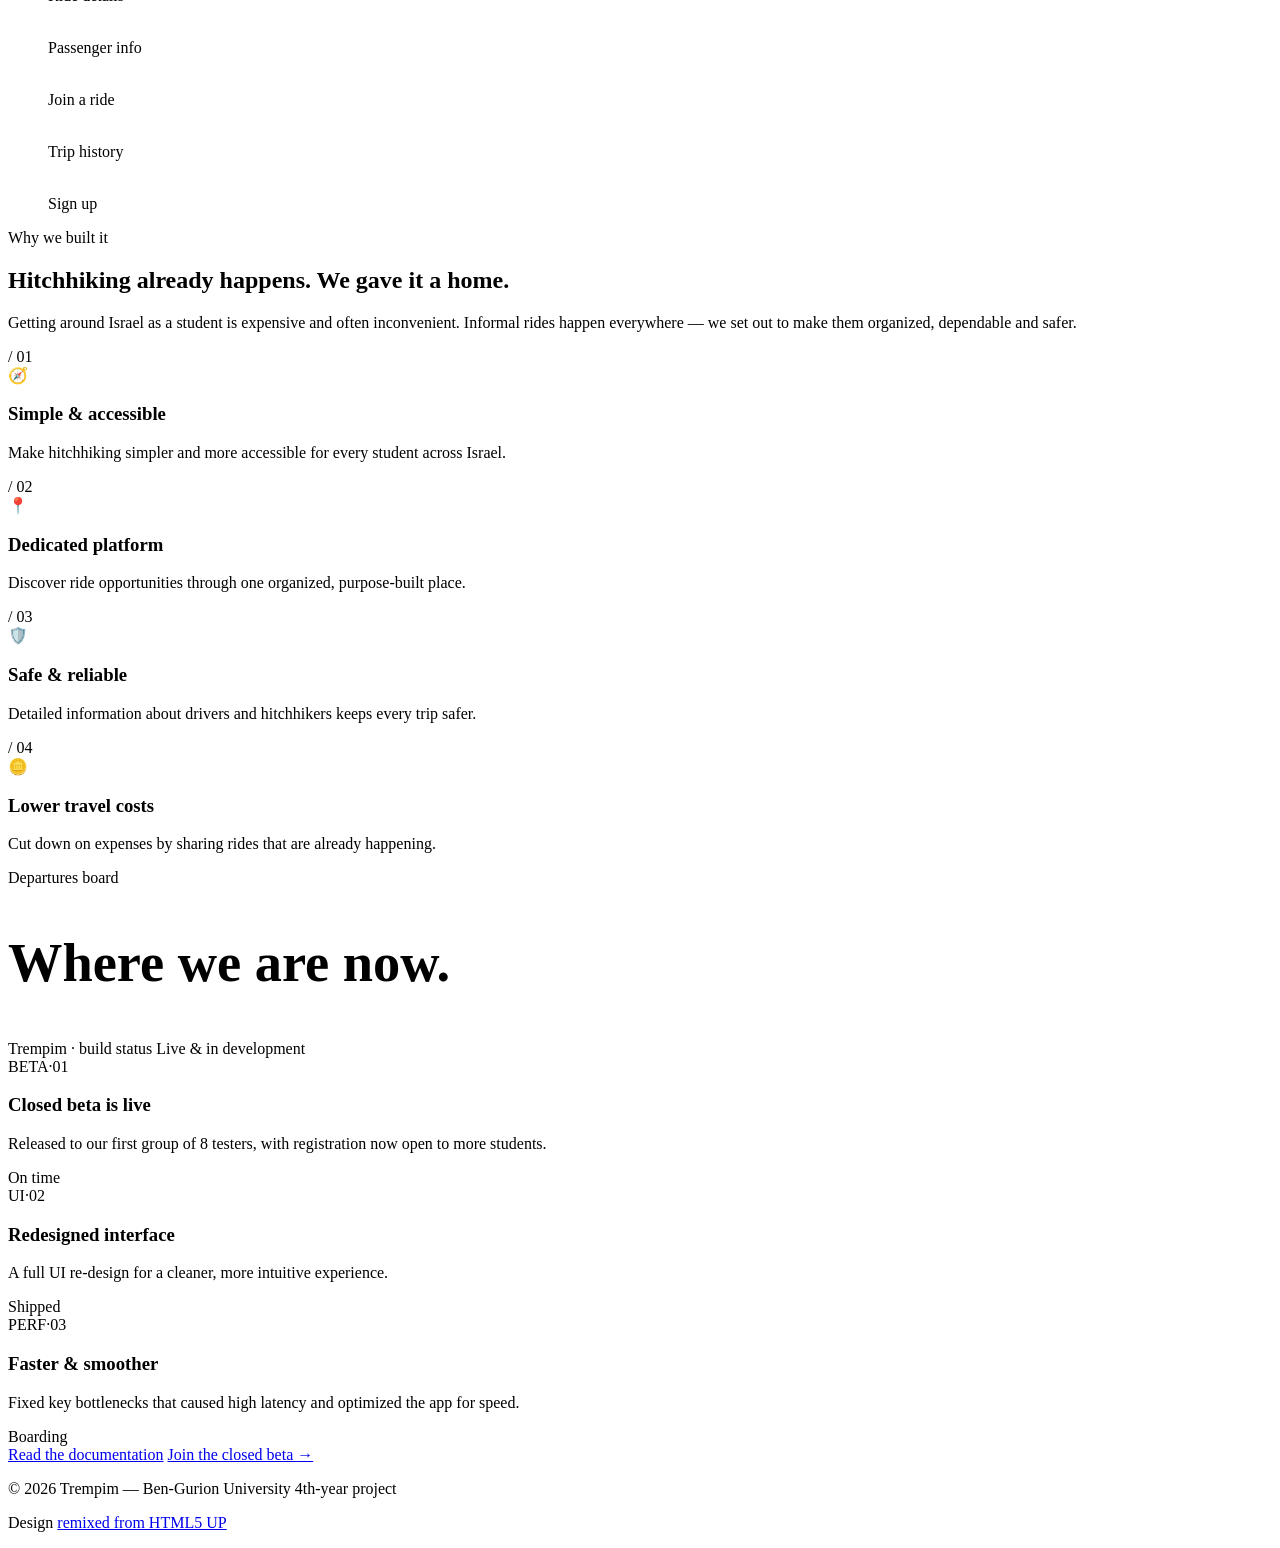
==== commit 3f77c8e0: "Refactored the site and added my details to the team tab" ====
--- a/index.html
+++ b/index.html
@@ -1,147 +1,254 @@
 <!DOCTYPE HTML>
 <!--
-	Trempim Project Site
-	Based on Hyperspace by HTML5 UP (html5up.net | @ajlkn)
-	Released for free under the CCA 3.0 license (html5up.net/license)
+	Trempim Project Site — "Night Road" bespoke design
+	Hitchhiking for students across Israel · BGU 4th-year project
 -->
-<html>
+<html lang="en">
 	<head>
 		<title>Trempim &mdash; Hitchhiking for Students</title>
 		<meta charset="utf-8" />
-		<meta name="viewport" content="width=device-width, initial-scale=1, user-scalable=no" />
+		<meta name="viewport" content="width=device-width, initial-scale=1" />
 		<meta name="description" content="Trempim is a social network that helps students across Israel find rides and become drivers. A 4th-year software engineering project at Ben-Gurion University." />
-		<link rel="stylesheet" href="assets/css/main.css" />
-		<noscript><link rel="stylesheet" href="assets/css/noscript.css" /></noscript>
+		<link rel="preconnect" href="https://fonts.googleapis.com" />
+		<link rel="preconnect" href="https://fonts.gstatic.com" crossorigin />
+		<link href="https://fonts.googleapis.com/css2?family=Bricolage+Grotesque:opsz,wght@12..96,600;12..96,800&family=Hanken+Grotesk:wght@400;500;700&family=Space+Mono:wght@400;700&display=swap" rel="stylesheet" />
+		<link rel="stylesheet" href="assets/css/trempim.css" />
 	</head>
-	<body class="is-preload">
+	<body>
 
 		<!-- Header -->
-			<header id="header">
-				<a href="index.html" class="title">Trempim</a>
-				<nav>
-					<ul>
-						<li><a href="index.html" class="active">The App</a></li>
-						<li><a href="team.html">Team</a></li>
-						<li><a href="documentation.html">Documentation</a></li>
-						<li><a href="beta.html">Closed Beta</a></li>
-					</ul>
+		<header class="site-header">
+			<div class="shell">
+				<a href="index.html" class="brand"><span class="pin"></span>Trempim</a>
+				<nav class="nav">
+					<a href="index.html" class="link active">The App</a>
+					<a href="team.html" class="link">Team</a>
+					<a href="documentation.html" class="link">Docs</a>
+					<a href="beta.html" class="btn primary">Join the Beta <span class="arr">&rarr;</span></a>
 				</nav>
-			</header>
-
-		<!-- Wrapper -->
-			<div id="wrapper">
-
-				<!-- Intro -->
-					<section id="intro" class="wrapper style1 fullscreen fade-up">
-						<div class="inner">
-							<h1>Trempim</h1>
-							<p>A social network that makes hitchhiking simpler, safer and more accessible
-							for students across Israel &mdash; find a ride or become a driver and help
-							fellow students get where they need to go.</p>
-							<ul class="actions">
-								<li><a href="#about" class="button scrolly">Learn more</a></li>
-								<li><a href="beta.html" class="button primary">Join the Beta</a></li>
-							</ul>
-						</div>
-					</section>
-
-				<!-- About -->
-					<section id="about" class="wrapper style2 spotlights">
-						<section>
-							<a href="#" class="image"><img src="images/pic06.jpg" alt="" data-position="center center" /></a>
-							<div class="content">
-								<div class="inner">
-									<h2>Find a ride</h2>
-									<p>Browse hitchhiking opportunities from students heading your way.
-									Set ride alerts for routes you take often and get notified the moment
-									a matching ride is posted &mdash; no more standing at the junction hoping.</p>
-									<ul class="actions">
-										<li><a href="beta.html" class="button">Try it out</a></li>
-									</ul>
-								</div>
-							</div>
-						</section>
-						<section>
-							<a href="#" class="image"><img src="images/pic05.jpg" alt="" data-position="top center" /></a>
-							<div class="content">
-								<div class="inner">
-									<h2>Become a driver</h2>
-									<p>Already making the trip? Offer your empty seats to other students.
-									Publish your route, manage upcoming rides and build up a ride history
-									that shows you're a trusted member of the community.</p>
-									<ul class="actions">
-										<li><a href="beta.html" class="button">Offer a ride</a></li>
-									</ul>
-								</div>
-							</div>
-						</section>
-						<section>
-							<a href="#" class="image"><img src="images/pic03.jpg" alt="" data-position="25% 25%" /></a>
-							<div class="content">
-								<div class="inner">
-									<h2>Travel with confidence</h2>
-									<p>Detailed driver and passenger profiles, ride history and in-app
-									notifications give everyone the information they need to travel safely
-									and reliably &mdash; while cutting down on travel costs.</p>
-									<ul class="actions">
-										<li><a href="#why" class="button scrolly">Why Trempim</a></li>
-									</ul>
-								</div>
-							</div>
-						</section>
-					</section>
-
-				<!-- Why -->
-					<section id="why" class="wrapper style3 fade-up">
-						<div class="inner">
-							<h2>Why we built Trempim</h2>
-							<p>Getting around Israel as a student is expensive and often inconvenient.
-							Informal hitchhiking already happens everywhere &mdash; we set out to give it
-							a dedicated, organized and safer home.</p>
-							<div class="features">
-								<section>
-									<span class="icon solid major fa-route"></span>
-									<h3>Simple &amp; accessible</h3>
-									<p>Make hitchhiking simpler and more accessible for every student across Israel.</p>
-								</section>
-								<section>
-									<span class="icon solid major fa-search-location"></span>
-									<h3>Dedicated platform</h3>
-									<p>Discover hitchhiking opportunities through one organized, purpose-built platform.</p>
-								</section>
-								<section>
-									<span class="icon solid major fa-user-shield"></span>
-									<h3>Safe &amp; reliable</h3>
-									<p>Detailed information about drivers and hitchhikers helps keep every trip safe.</p>
-								</section>
-								<section>
-									<span class="icon solid major fa-piggy-bank"></span>
-									<h3>Lower travel costs</h3>
-									<p>Help students cut down on travel expenses by sharing rides that are already happening.</p>
-								</section>
-							</div>
-						</div>
-					</section>
-
-			</div>
+			</div>
+		</header>
+
+		<!-- Hero -->
+		<section class="hero">
+			<div class="ghost" aria-hidden="true">טרמפים</div>
+			<div class="shell">
+				<div class="inner">
+					<div class="tag rise d1">Route&nbsp;001 · Junction &rarr; Campus</div>
+					<h1 class="rise d2">Catch a ride.<br><span class="out">Skip the</span> <span class="accent">junction.</span></h1>
+					<p class="lead rise d3">A social network that makes hitchhiking <b>simpler, safer and more
+					accessible</b> for students across Israel &mdash; find a ride or become a driver and
+					help fellow students get where they need to go.</p>
+					<div class="actions rise d4">
+						<a href="beta.html" class="btn primary">Join the closed beta <span class="arr">&rarr;</span></a>
+						<a href="#route" class="btn">See how it works</a>
+					</div>
+				</div>
+				<div class="coords rise d5">
+					<span class="mono">STATUS&nbsp;<b>CLOSED BETA · LIVE</b></span>
+					<span class="mono">PLATFORM&nbsp;<b>ANDROID</b></span>
+					<span class="mono">ORIGIN&nbsp;<b>BEN-GURION UNIVERSITY</b></span>
+				</div>
+			</div>
+		</section>
+
+		<!-- The Route -->
+		<section class="route" id="route">
+			<div class="shell">
+				<div class="head reveal">
+					<div class="tag">The journey</div>
+					<h2>Three stops to a better commute.</h2>
+					<p>Every trip on Trempim follows the same simple line &mdash; from finding a seat to
+					arriving with people you can trust.</p>
+				</div>
+
+				<div class="line-wrap">
+
+					<!-- Stop 01 -->
+					<div class="stop reveal">
+						<div class="node mono">01</div>
+						<div class="copy">
+							<span class="kicker">For passengers</span>
+							<h3>Find a ride</h3>
+							<p>Browse hitchhiking opportunities from students heading your way. Set ride
+							alerts for routes you take often and get notified the moment a matching ride
+							is posted &mdash; no more standing at the junction hoping.</p>
+							<a href="beta.html" class="textlink">try it out &rarr;</a>
+						</div>
+						<div class="visual">
+							<div class="phone"><img src="images/app_screenshots/searchRide.jpeg" alt="Searching for a ride in the Trempim app" loading="lazy" /></div>
+						</div>
+					</div>
+
+					<!-- Stop 02 -->
+					<div class="stop reveal">
+						<div class="node mono">02</div>
+						<div class="copy">
+							<span class="kicker">For drivers</span>
+							<h3>Become a driver</h3>
+							<p>Already making the trip? Offer your empty seats to other students. Publish
+							your route, manage upcoming rides and build a ride history that shows you're a
+							trusted member of the community.</p>
+							<a href="beta.html" class="textlink">offer a ride &rarr;</a>
+						</div>
+						<div class="visual">
+							<div class="phone"><img src="images/app_screenshots/createRide.jpeg" alt="Creating a ride in the Trempim app" loading="lazy" /></div>
+						</div>
+					</div>
+
+					<!-- Stop 03 -->
+					<div class="stop reveal">
+						<div class="node mono">03</div>
+						<div class="copy">
+							<span class="kicker">For everyone</span>
+							<h3>Travel with confidence</h3>
+							<p>Detailed driver and passenger profiles, ride history and in-app
+							notifications give everyone the information they need to travel safely and
+							reliably &mdash; while cutting down on travel costs.</p>
+							<a href="#why" class="textlink">why Trempim &rarr;</a>
+						</div>
+						<div class="visual">
+							<div class="phone"><img src="images/app_screenshots/profile.jpeg" alt="A driver profile in the Trempim app" loading="lazy" /></div>
+						</div>
+					</div>
+
+				</div>
+			</div>
+		</section>
+
+		<!-- Gallery -->
+		<section class="gallery" id="gallery">
+			<div class="shell">
+				<div class="head reveal">
+					<div class="tag">A look inside</div>
+					<h2>Every screen, built for the trip.</h2>
+					<p>From signing up to chatting with your driver &mdash; here's the app students are
+					already using in the closed beta.</p>
+				</div>
+			</div>
+			<div class="marquee-wrap reveal">
+				<div class="marquee">
+					<!-- set repeated twice for a seamless loop -->
+					<figure class="shot chat"><img src="images/app_screenshots/rideChat.jpeg" alt="In-app ride chat" loading="lazy" /><figcaption>Ride chat</figcaption></figure>
+					<figure class="shot"><img src="images/app_screenshots/myRides.jpeg" alt="My rides" loading="lazy" /><figcaption>My rides</figcaption></figure>
+					<figure class="shot"><img src="images/app_screenshots/Notifcations.jpeg" alt="Notifications" loading="lazy" /><figcaption>Notifications</figcaption></figure>
+					<figure class="shot"><img src="images/app_screenshots/driverRideDetails.jpeg" alt="Driver ride details" loading="lazy" /><figcaption>Ride details</figcaption></figure>
+					<figure class="shot"><img src="images/app_screenshots/passengerDetails.jpeg" alt="Passenger details" loading="lazy" /><figcaption>Passenger info</figcaption></figure>
+					<figure class="shot"><img src="images/app_screenshots/passengerRideJoin.jpeg" alt="Joining a ride" loading="lazy" /><figcaption>Join a ride</figcaption></figure>
+					<figure class="shot"><img src="images/app_screenshots/history.jpeg" alt="Trip history" loading="lazy" /><figcaption>Trip history</figcaption></figure>
+					<figure class="shot"><img src="images/app_screenshots/signUp.jpeg" alt="Sign up" loading="lazy" /><figcaption>Sign up</figcaption></figure>
+
+					<figure class="shot chat" aria-hidden="true"><img src="images/app_screenshots/rideChat.jpeg" alt="" loading="lazy" /><figcaption>Ride chat</figcaption></figure>
+					<figure class="shot" aria-hidden="true"><img src="images/app_screenshots/myRides.jpeg" alt="" loading="lazy" /><figcaption>My rides</figcaption></figure>
+					<figure class="shot" aria-hidden="true"><img src="images/app_screenshots/Notifcations.jpeg" alt="" loading="lazy" /><figcaption>Notifications</figcaption></figure>
+					<figure class="shot" aria-hidden="true"><img src="images/app_screenshots/driverRideDetails.jpeg" alt="" loading="lazy" /><figcaption>Ride details</figcaption></figure>
+					<figure class="shot" aria-hidden="true"><img src="images/app_screenshots/passengerDetails.jpeg" alt="" loading="lazy" /><figcaption>Passenger info</figcaption></figure>
+					<figure class="shot" aria-hidden="true"><img src="images/app_screenshots/passengerRideJoin.jpeg" alt="" loading="lazy" /><figcaption>Join a ride</figcaption></figure>
+					<figure class="shot" aria-hidden="true"><img src="images/app_screenshots/history.jpeg" alt="" loading="lazy" /><figcaption>Trip history</figcaption></figure>
+					<figure class="shot" aria-hidden="true"><img src="images/app_screenshots/signUp.jpeg" alt="" loading="lazy" /><figcaption>Sign up</figcaption></figure>
+				</div>
+			</div>
+		</section>
+
+		<!-- Why -->
+		<section class="why" id="why">
+			<div class="shell">
+				<div class="head reveal">
+					<div class="tag">Why we built it</div>
+					<h2>Hitchhiking already happens. We gave it a home.</h2>
+					<p>Getting around Israel as a student is expensive and often inconvenient. Informal
+					rides happen everywhere &mdash; we set out to make them organized, dependable and safer.</p>
+				</div>
+				<div class="grid reveal">
+					<div class="cell">
+						<span class="num">/ 01</span>
+						<div class="glyph">🧭</div>
+						<h3>Simple &amp; accessible</h3>
+						<p>Make hitchhiking simpler and more accessible for every student across Israel.</p>
+					</div>
+					<div class="cell">
+						<span class="num">/ 02</span>
+						<div class="glyph">📍</div>
+						<h3>Dedicated platform</h3>
+						<p>Discover ride opportunities through one organized, purpose-built place.</p>
+					</div>
+					<div class="cell">
+						<span class="num">/ 03</span>
+						<div class="glyph">🛡️</div>
+						<h3>Safe &amp; reliable</h3>
+						<p>Detailed information about drivers and hitchhikers keeps every trip safer.</p>
+					</div>
+					<div class="cell">
+						<span class="num">/ 04</span>
+						<div class="glyph">🪙</div>
+						<h3>Lower travel costs</h3>
+						<p>Cut down on expenses by sharing rides that are already happening.</p>
+					</div>
+				</div>
+			</div>
+		</section>
+
+		<!-- Status board -->
+		<section class="status" id="status">
+			<div class="shell">
+				<div class="head reveal" style="max-width:620px;margin-bottom:2.2rem">
+					<div class="tag">Departures board</div>
+					<h2 style="font-size:clamp(2rem,5vw,3.4rem)">Where we are now.</h2>
+				</div>
+				<div class="board reveal">
+					<div class="top">
+						<span>Trempim · build status</span>
+						<span class="live"><span class="dot"></span> Live &amp; in development</span>
+					</div>
+					<div class="row">
+						<span class="code">BETA&middot;01</span>
+						<div>
+							<h3>Closed beta is live</h3>
+							<p>Released to our first group of 8 testers, with registration now open to more students.</p>
+						</div>
+						<span class="stat">On time</span>
+					</div>
+					<div class="row">
+						<span class="code">UI&middot;02</span>
+						<div>
+							<h3>Redesigned interface</h3>
+							<p>A full UI re-design for a cleaner, more intuitive experience.</p>
+						</div>
+						<span class="stat">Shipped</span>
+					</div>
+					<div class="row">
+						<span class="code">PERF&middot;03</span>
+						<div>
+							<h3>Faster &amp; smoother</h3>
+							<p>Fixed key bottlenecks that caused high latency and optimized the app for speed.</p>
+						</div>
+						<span class="stat">Boarding</span>
+					</div>
+				</div>
+				<div class="actions">
+					<a href="documentation.html" class="btn">Read the documentation</a>
+					<a href="beta.html" class="btn primary">Join the closed beta <span class="arr">&rarr;</span></a>
+				</div>
+			</div>
+		</section>
 
 		<!-- Footer -->
-			<footer id="footer" class="wrapper style1-alt">
-				<div class="inner">
-					<ul class="menu">
-						<li>&copy; 2026 Trempim &mdash; Ben-Gurion University 4th-year project.</li><li>Design based on <a href="http://html5up.net">HTML5 UP</a></li>
-					</ul>
-				</div>
-			</footer>
-
-		<!-- Scripts -->
-			<script src="assets/js/jquery.min.js"></script>
-			<script src="assets/js/jquery.scrollex.min.js"></script>
-			<script src="assets/js/jquery.scrolly.min.js"></script>
-			<script src="assets/js/browser.min.js"></script>
-			<script src="assets/js/breakpoints.min.js"></script>
-			<script src="assets/js/util.js"></script>
-			<script src="assets/js/main.js"></script>
+		<footer class="site-footer">
+			<div class="shell">
+				<p>&copy; 2026 Trempim &mdash; Ben-Gurion University 4th-year project</p>
+				<p>Design <a href="http://html5up.net">remixed from HTML5 UP</a></p>
+			</div>
+		</footer>
+
+		<!-- Scroll reveal (no jQuery needed) -->
+		<script>
+			const io = new IntersectionObserver((entries) => {
+				for (const e of entries) {
+					if (e.isIntersecting) { e.target.classList.add('in'); io.unobserve(e.target); }
+				}
+			}, { threshold: 0.18 });
+			document.querySelectorAll('.reveal').forEach(el => io.observe(el));
+		</script>
 
 	</body>
 </html>
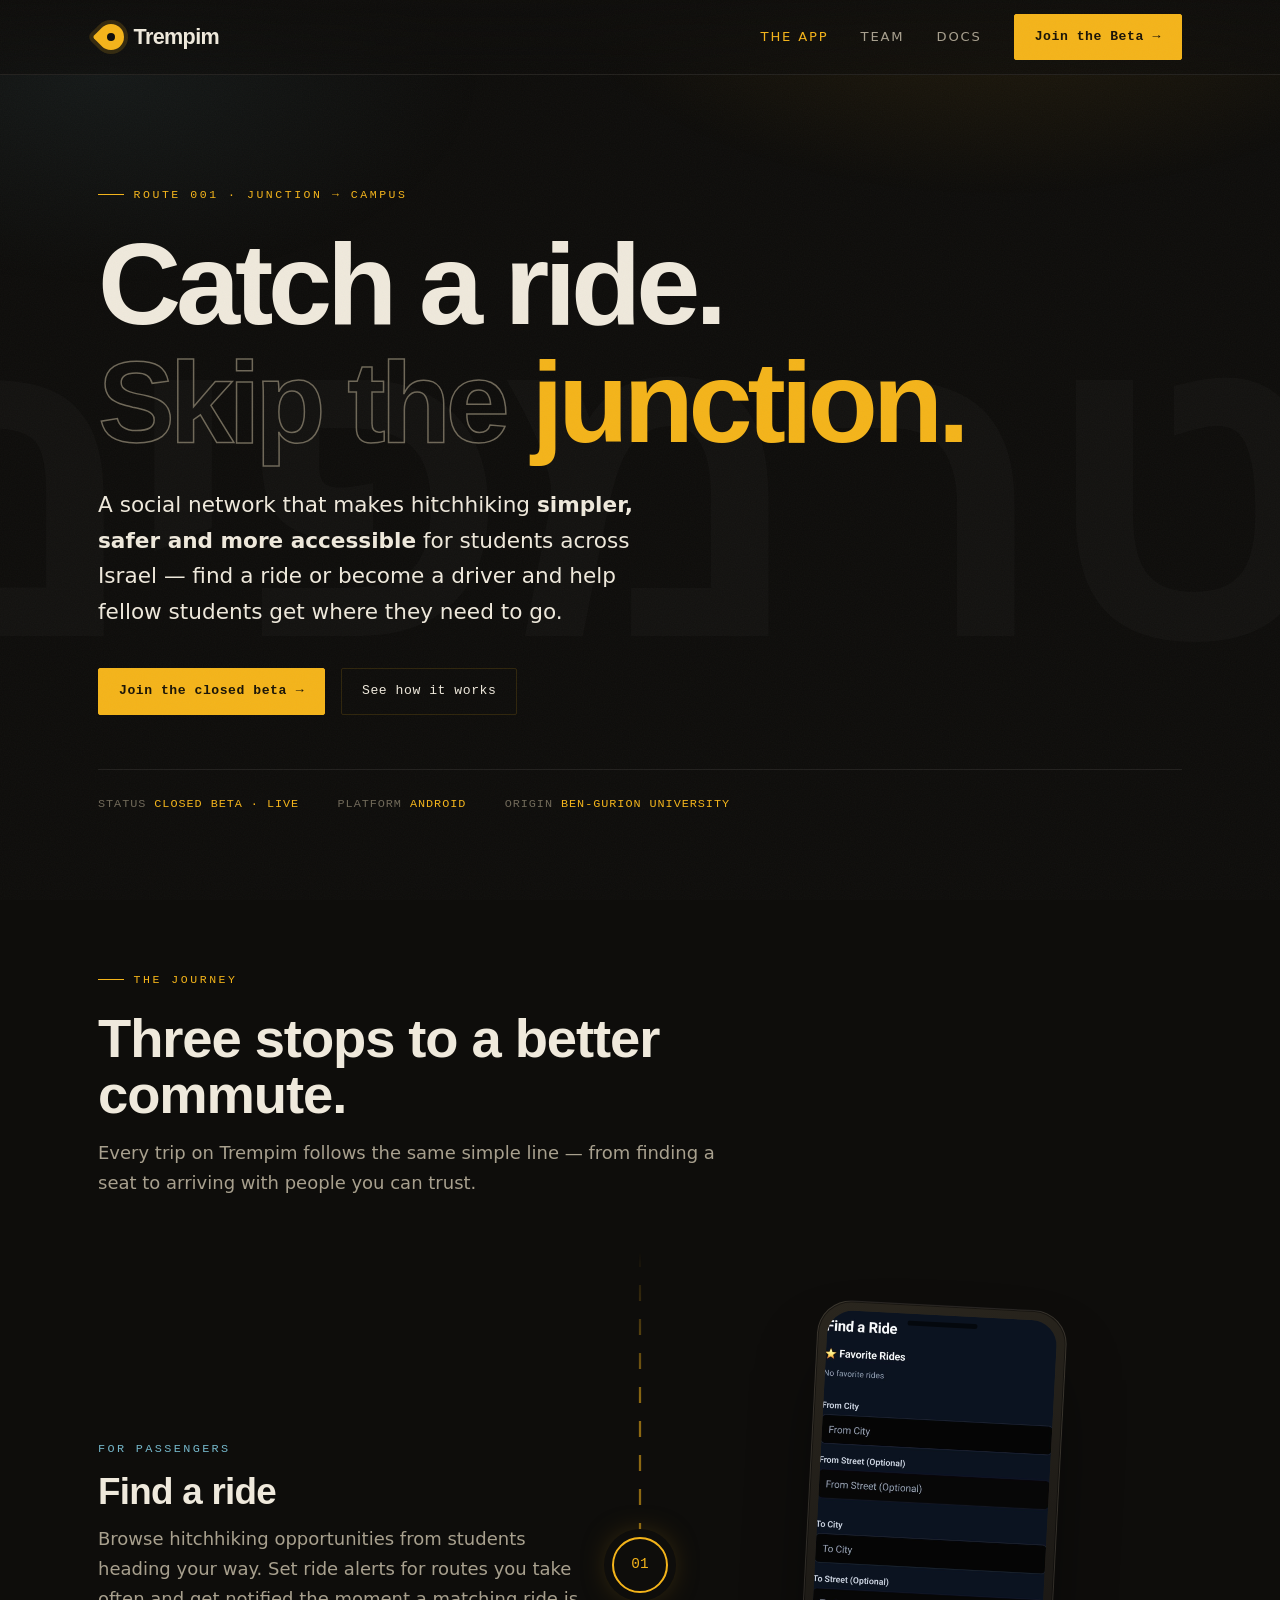
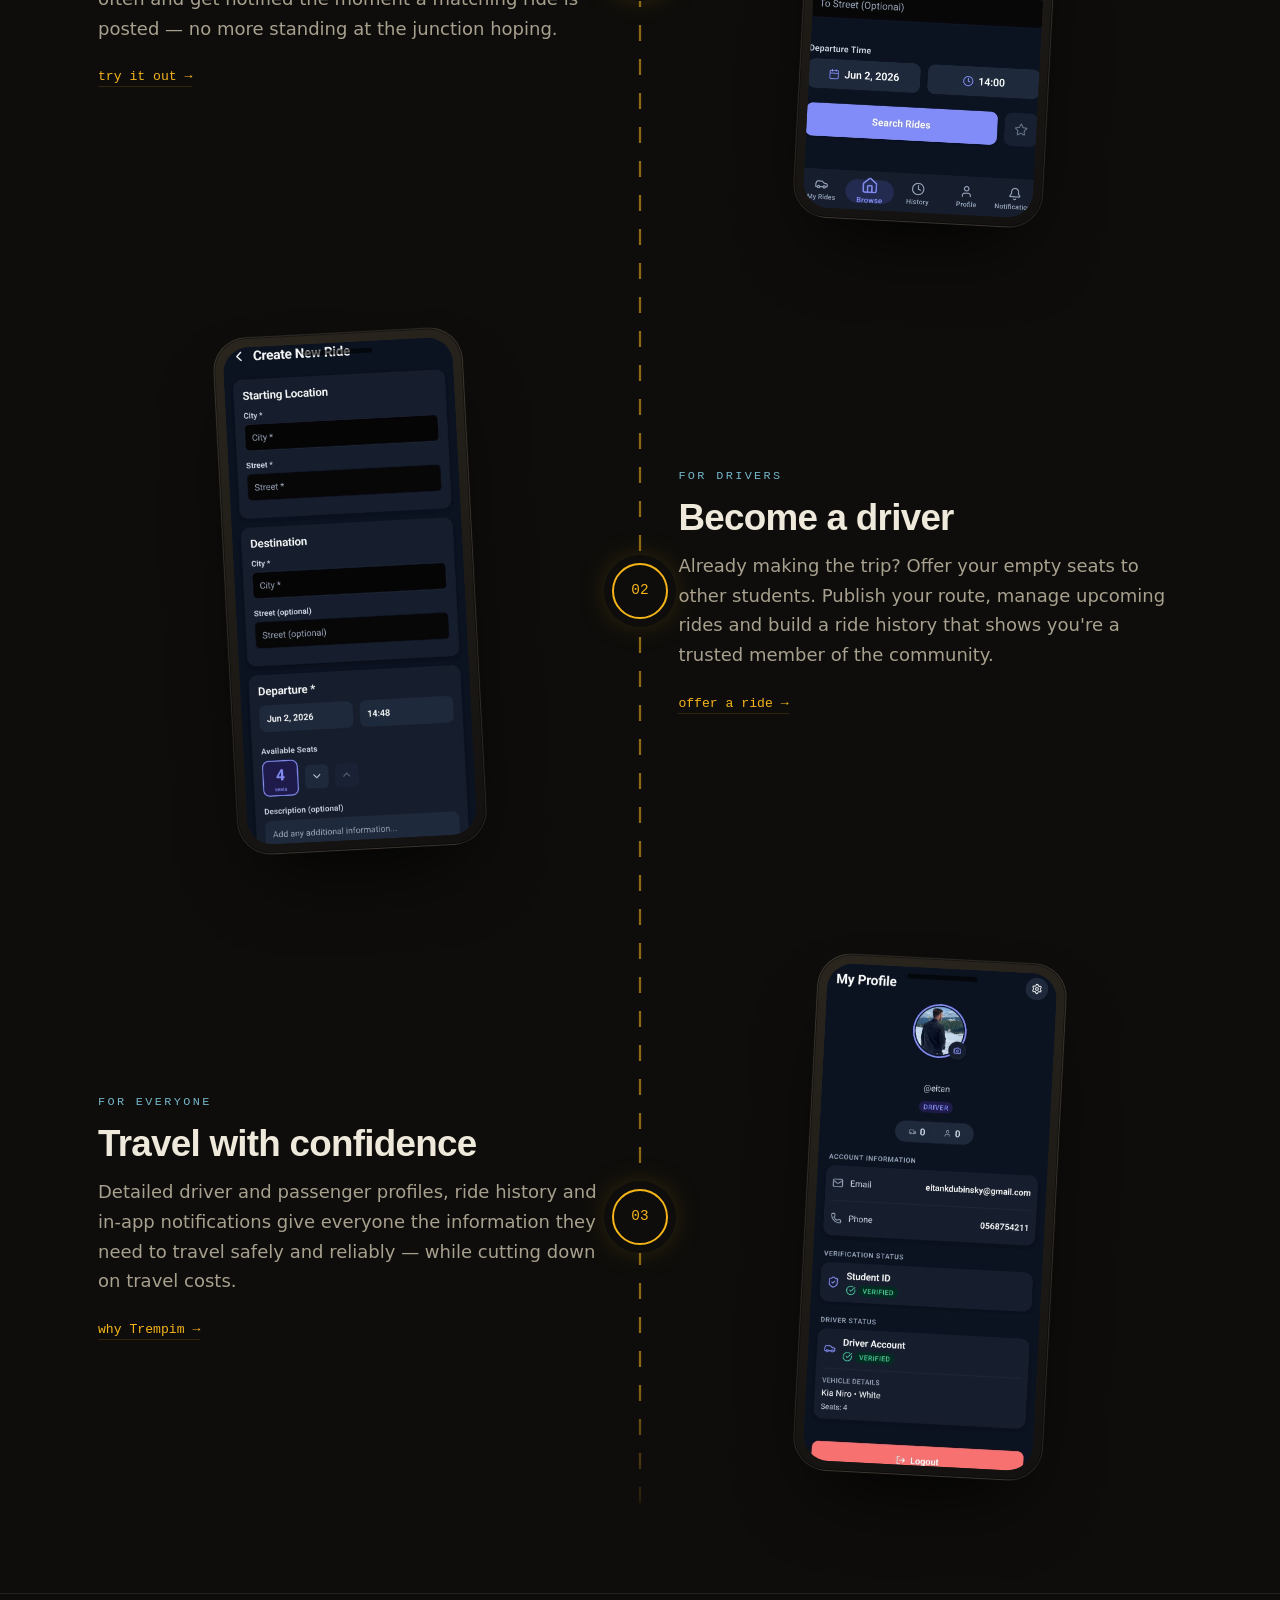
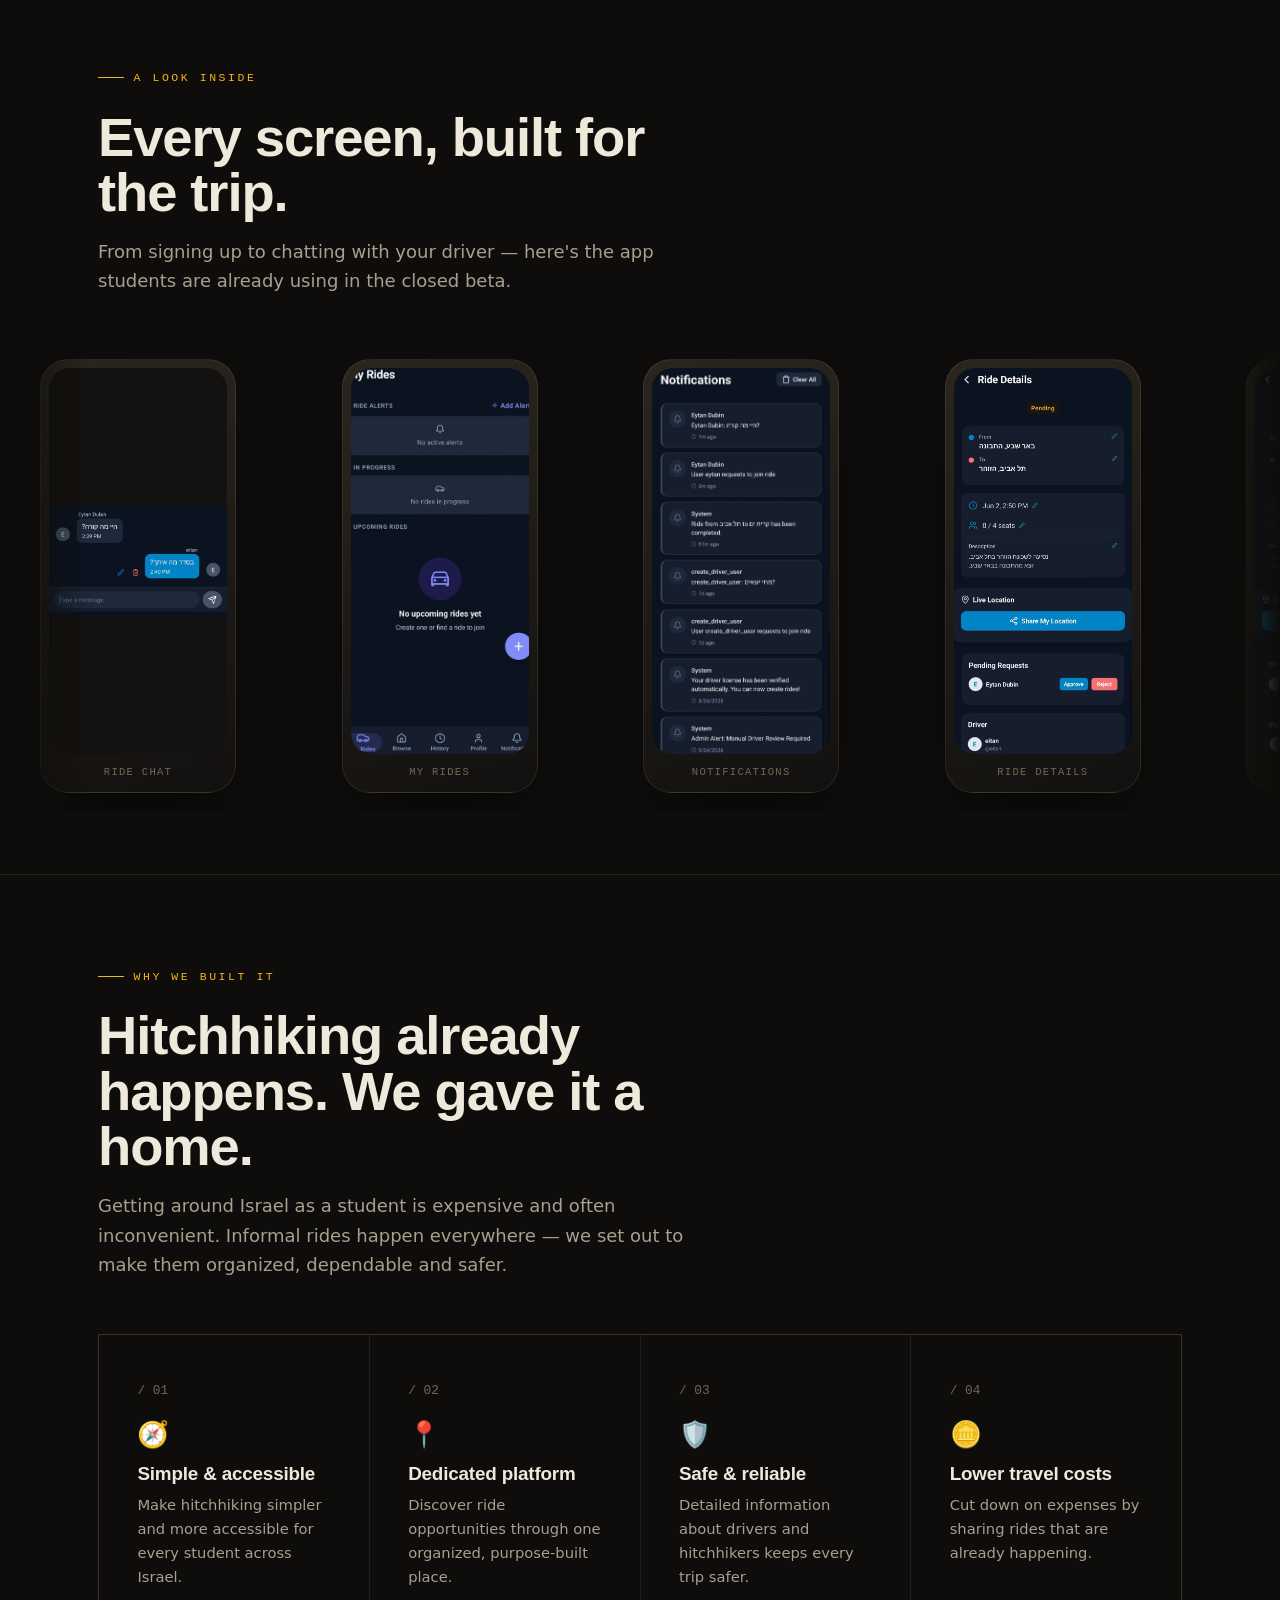
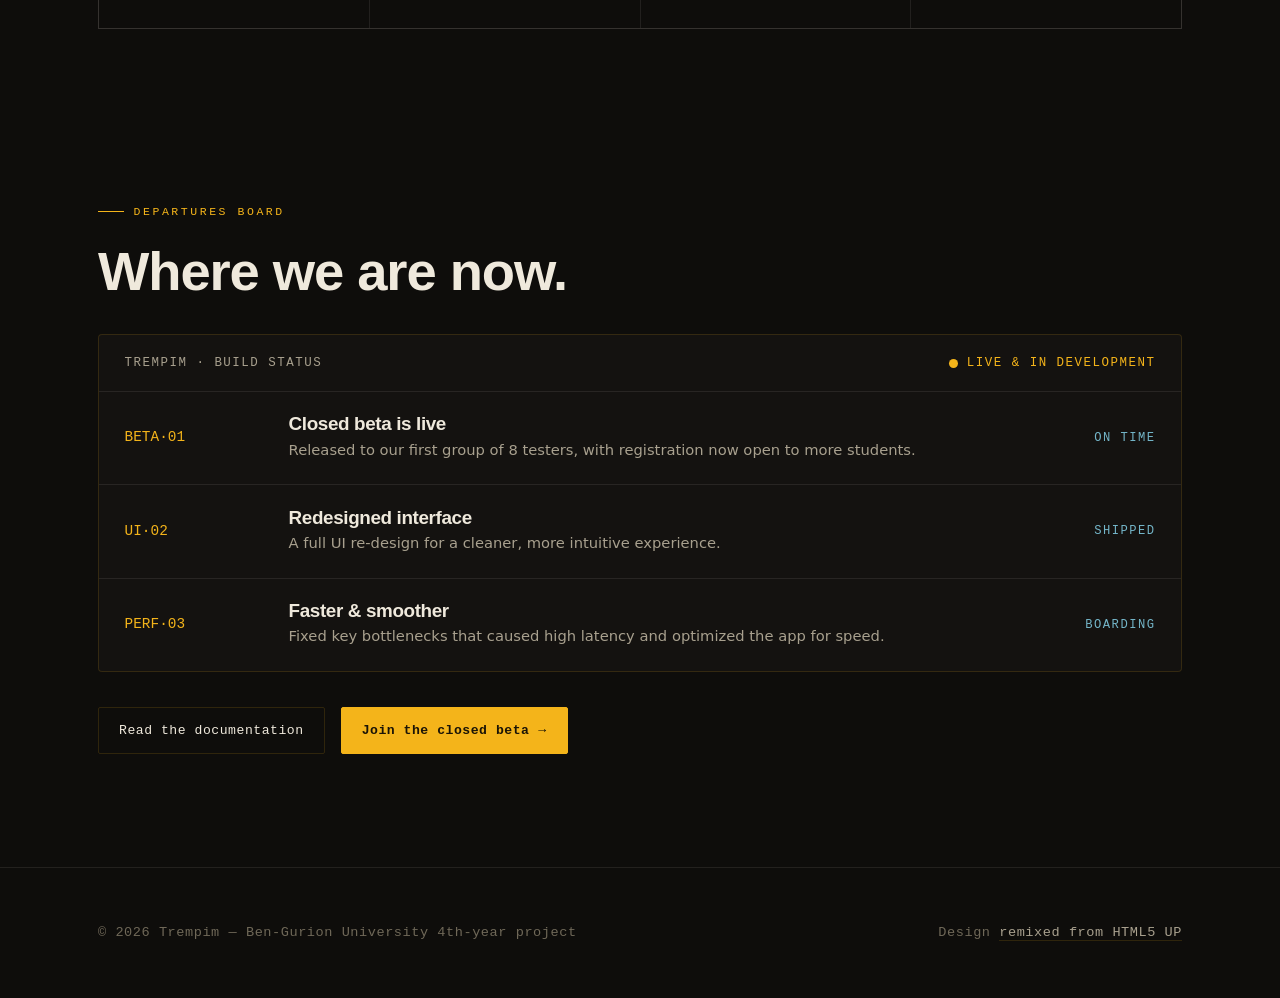
==== commit 1b84d860: "added nav bar for mobile" ====
--- a/index.html
+++ b/index.html
@@ -26,8 +26,20 @@
 					<a href="documentation.html" class="link">Docs</a>
 					<a href="beta.html" class="btn primary">Join the Beta <span class="arr">&rarr;</span></a>
 				</nav>
+				<button class="burger" id="burger" aria-label="Toggle menu" aria-expanded="false">
+					<span></span><span></span><span></span>
+				</button>
 			</div>
 		</header>
+
+		<!-- Mobile nav drawer -->
+		<div class="mobile-drawer" id="mobile-drawer">
+			<a href="index.html" class="active">The App</a>
+			<a href="team.html">Team</a>
+			<a href="documentation.html">Docs</a>
+			<a href="beta.html" class="mob-cta">Join the Beta &rarr;</a>
+		</div>
+
 
 		<!-- Hero -->
 		<section class="hero">
@@ -250,5 +262,20 @@
 			document.querySelectorAll('.reveal').forEach(el => io.observe(el));
 		</script>
 
+		<!-- Mobile menu toggle -->
+		<script>
+			(() => {
+				const burger = document.getElementById('burger');
+				const drawer = document.getElementById('mobile-drawer');
+				if (!burger || !drawer) return;
+				burger.addEventListener('click', () => {
+					const open = burger.classList.toggle('open');
+					drawer.classList.toggle('open');
+					burger.setAttribute('aria-expanded', open);
+					document.body.classList.toggle('nav-open', open);
+				});
+			})();
+		</script>
+
 	</body>
 </html>
--- a/assets/css/trempim.css
+++ b/assets/css/trempim.css
@@ -0,0 +1,445 @@
+/*
+	Trempim — "Night Road" wayfinding design
+	Bespoke stylesheet, independent of the HTML5 UP template.
+	Aesthetic: asphalt-dark canvas, road-line amber, transit-signage type,
+	a dashed route line threading the page like road markings at night.
+*/
+
+/* ---- Tokens ------------------------------------------------------------ */
+:root {
+	--asphalt:    #0e0d0b;
+	--asphalt-2:  #141210;
+	--surface:    #1b1813;
+	--surface-2:  #231f18;
+	--hairline:   rgba(244, 180, 26, .14);
+	--hairline-2: rgba(239, 233, 220, .09);
+
+	--amber:        #f4b41a;
+	--amber-bright: #ffcf45;
+	--amber-deep:   #c8881a;
+	--sky:          #74b6c9;   /* dusk accent for cool contrast */
+
+	--cream:  #efe9dc;
+	--muted:  #a8a08e;
+	--faint:  #6f6858;
+
+	--display: "Bricolage Grotesque", "Hanken Grotesk", sans-serif;
+	--body:    "Hanken Grotesk", system-ui, sans-serif;
+	--mono:    "Space Mono", ui-monospace, monospace;
+
+	--maxw: 1180px;
+	--ease: cubic-bezier(.22, 1, .36, 1);
+}
+
+/* ---- Reset-ish --------------------------------------------------------- */
+*, *::before, *::after { box-sizing: border-box; }
+html { scroll-behavior: smooth; -webkit-text-size-adjust: 100%; }
+body {
+	margin: 0;
+	font-family: var(--body);
+	font-size: 18px;
+	line-height: 1.65;
+	color: var(--cream);
+	background: var(--asphalt);
+	overflow-x: clip;
+	-webkit-font-smoothing: antialiased;
+}
+img { max-width: 100%; display: block; }
+a { color: inherit; text-decoration: none; }
+h1, h2, h3 { font-family: var(--display); font-weight: 800; line-height: 1.02; margin: 0; letter-spacing: -.02em; }
+p { margin: 0 0 1rem; color: var(--muted); }
+
+/* Atmosphere: faint headlight glow + film grain over the whole page */
+body::before {
+	content: "";
+	position: fixed; inset: 0; z-index: 0; pointer-events: none;
+	background:
+		radial-gradient(60% 45% at 78% -5%, rgba(244,180,26,.10), transparent 60%),
+		radial-gradient(50% 40% at 8% 8%,  rgba(116,182,201,.07), transparent 60%);
+}
+body::after {
+	content: "";
+	position: fixed; inset: 0; z-index: 999; pointer-events: none; opacity: .035;
+	background-image: url("data:image/svg+xml,%3Csvg xmlns='http://www.w3.org/2000/svg' width='160' height='160'%3E%3Cfilter id='n'%3E%3CfeTurbulence type='fractalNoise' baseFrequency='.85' numOctaves='2'/%3E%3C/filter%3E%3Crect width='100%25' height='100%25' filter='url(%23n)'/%3E%3C/svg%3E");
+}
+
+.shell { max-width: var(--maxw); margin: 0 auto; padding: 0 clamp(1.25rem, 4vw, 3rem); position: relative; z-index: 1; }
+.mono { font-family: var(--mono); }
+
+/* ---- Header ------------------------------------------------------------ */
+.site-header {
+	position: sticky; top: 0; z-index: 50;
+	backdrop-filter: blur(14px);
+	background: linear-gradient(to bottom, rgba(14,13,11,.92), rgba(14,13,11,.62));
+	border-bottom: 1px solid var(--hairline-2);
+}
+.site-header .shell { display: flex; align-items: center; justify-content: space-between; height: 74px; }
+.brand { display: flex; align-items: center; gap: .6rem; font-family: var(--display); font-weight: 800; font-size: 1.35rem; letter-spacing: -.03em; }
+.brand .pin {
+	width: 26px; height: 26px; border-radius: 50% 50% 50% 2px; transform: rotate(45deg);
+	background: var(--amber); box-shadow: 0 0 0 4px rgba(244,180,26,.16);
+	display: grid; place-items: center;
+}
+.brand .pin::after { content: ""; width: 8px; height: 8px; background: var(--asphalt); border-radius: 50%; transform: rotate(-45deg); }
+.nav { display: flex; align-items: center; gap: clamp(1rem, 2.5vw, 2.2rem); }
+.nav a.link { font-size: .82rem; text-transform: uppercase; letter-spacing: .14em; color: var(--muted); transition: color .25s; }
+.nav a.link:hover, .nav a.link.active { color: var(--cream); }
+.nav a.link.active { color: var(--amber); }
+
+/* Buttons */
+.btn {
+	display: inline-flex; align-items: center; gap: .55rem;
+	font-family: var(--mono); font-size: .82rem; letter-spacing: .04em;
+	padding: .72rem 1.25rem; border-radius: 2px; border: 1px solid var(--hairline);
+	color: var(--cream); background: transparent; cursor: pointer;
+	transition: transform .25s var(--ease), background .25s, border-color .25s, color .25s;
+}
+.btn:hover { transform: translateY(-2px); border-color: var(--amber); }
+.btn .arr { transition: transform .25s var(--ease); }
+.btn:hover .arr { transform: translateX(4px); }
+.btn.primary {
+	background: var(--amber); color: #1a1407; border-color: var(--amber); font-weight: 700;
+	box-shadow: 0 0 0 0 rgba(244,180,26,.5);
+}
+.btn.primary:hover { background: var(--amber-bright); box-shadow: 0 14px 38px -12px rgba(244,180,26,.55); }
+
+/* Section label tags */
+.tag {
+	display: inline-flex; align-items: center; gap: .6rem;
+	font-family: var(--mono); font-size: .72rem; letter-spacing: .22em; text-transform: uppercase;
+	color: var(--amber); margin-bottom: 1.4rem;
+}
+.tag::before { content: ""; width: 26px; height: 1px; background: var(--amber); }
+
+/* ---- Hero -------------------------------------------------------------- */
+.hero { position: relative; padding: clamp(4rem, 11vh, 9rem) 0 clamp(4rem, 9vh, 7rem); overflow: hidden; }
+.hero .ghost {
+	position: absolute; top: 50%; right: -3vw; transform: translateY(-50%);
+	font-family: var(--display); font-weight: 800; font-size: clamp(9rem, 34vw, 30rem);
+	color: rgba(239,233,220,.022); pointer-events: none; user-select: none; line-height: .8; z-index: 0;
+}
+.hero .inner { position: relative; z-index: 2; max-width: 880px; }
+.hero h1 {
+	font-size: clamp(3rem, 9vw, 7.4rem);
+	letter-spacing: -.045em; margin: 0 0 1.6rem;
+}
+.hero h1 .accent { color: var(--amber); }
+.hero h1 .out {
+	color: transparent; -webkit-text-stroke: 1.5px var(--faint);
+}
+.hero .lead { font-size: clamp(1.05rem, 2vw, 1.35rem); max-width: 560px; color: var(--cream); }
+.hero .lead b { color: var(--cream); font-weight: 700; }
+.hero .actions { display: flex; flex-wrap: wrap; gap: 1rem; margin-top: 2.4rem; }
+
+/* Coordinate / route ticker decoration */
+.coords {
+	position: relative; z-index: 2; margin-top: clamp(2.5rem, 6vh, 4rem);
+	padding-top: 1.6rem; border-top: 1px solid var(--hairline-2);
+	display: flex; gap: clamp(1.5rem, 4vw, 2.4rem); flex-wrap: wrap;
+	font-family: var(--mono); font-size: .74rem; color: var(--faint); letter-spacing: .08em;
+}
+.coords span b { color: var(--amber); font-weight: 400; }
+
+/* Staggered entrance */
+.rise { opacity: 0; transform: translateY(26px); animation: rise .9s var(--ease) forwards; }
+.rise.d1 { animation-delay: .08s; } .rise.d2 { animation-delay: .18s; }
+.rise.d3 { animation-delay: .30s; } .rise.d4 { animation-delay: .44s; } .rise.d5 { animation-delay: .58s; }
+@keyframes rise { to { opacity: 1; transform: none; } }
+
+/* ---- The Route (journey) ---------------------------------------------- */
+.route { position: relative; padding: clamp(3rem, 7vh, 6rem) 0; }
+.route .head { max-width: 620px; margin-bottom: clamp(2.5rem, 6vh, 4.5rem); }
+.route .head h2 { font-size: clamp(2rem, 5vw, 3.4rem); margin-bottom: 1rem; }
+
+/* The dashed moving road line down the middle */
+.line-wrap { position: relative; }
+.line-wrap::before {
+	content: ""; position: absolute; left: 50%; top: 0; bottom: 0; width: 3px; transform: translateX(-50%);
+	background: repeating-linear-gradient(to bottom, var(--amber) 0 16px, transparent 16px 34px);
+	animation: drive 1.4s linear infinite;
+	opacity: .55; mask-image: linear-gradient(to bottom, transparent, #000 8%, #000 92%, transparent);
+}
+@keyframes drive { to { background-position-y: 34px; } }
+
+.stop {
+	position: relative; display: grid; grid-template-columns: 1fr 1fr; gap: clamp(2rem, 6vw, 5rem);
+	align-items: center; padding: clamp(2.5rem, 6vh, 4.5rem) 0;
+}
+.stop .node {
+	position: absolute; left: 50%; top: 50%; transform: translate(-50%, -50%);
+	width: 56px; height: 56px; border-radius: 50%; z-index: 3;
+	background: var(--asphalt); border: 2px solid var(--amber);
+	display: grid; place-items: center; font-family: var(--mono); font-size: .9rem; color: var(--amber);
+	box-shadow: 0 0 0 8px var(--asphalt), 0 0 34px -6px rgba(244,180,26,.5);
+}
+.stop .copy h3 { font-size: clamp(1.5rem, 3.4vw, 2.3rem); margin-bottom: .9rem; }
+.stop .copy .kicker { font-family: var(--mono); font-size: .74rem; letter-spacing: .2em; text-transform: uppercase; color: var(--sky); display: block; margin-bottom: .8rem; }
+.stop .copy a.textlink { color: var(--amber); font-family: var(--mono); font-size: .82rem; border-bottom: 1px solid var(--hairline); padding-bottom: 2px; transition: border-color .25s; }
+.stop .copy a.textlink:hover { border-color: var(--amber); }
+.stop:nth-child(even) .copy { order: 2; }
+.stop:nth-child(even) .visual { order: 1; }
+
+/* Phone mockup framing the real app screenshots */
+.phone {
+	position: relative; width: clamp(190px, 22vw, 250px); margin: 0 auto;
+	border-radius: 34px; padding: 9px;
+	background: linear-gradient(160deg, #2a261e, #131110);
+	border: 1px solid var(--hairline-2);
+	box-shadow: 0 40px 80px -30px rgba(0,0,0,.85), 0 0 0 1px rgba(0,0,0,.4) inset;
+	transition: transform .5s var(--ease);
+}
+.stop:nth-child(odd) .phone  { transform: rotate(3deg); }
+.stop:nth-child(even) .phone { transform: rotate(-3deg); }
+.stop .phone:hover { transform: rotate(0) translateY(-6px); }
+.phone img { border-radius: 26px; aspect-ratio: 9 / 19.5; object-fit: cover; object-position: top; }
+.phone::before {
+	content: ""; position: absolute; top: 16px; left: 50%; transform: translateX(-50%);
+	width: 70px; height: 5px; border-radius: 3px; background: rgba(0,0,0,.6); z-index: 2;
+}
+
+/* ---- Gallery (auto-scrolling phone strip) ------------------------------ */
+.gallery { padding: clamp(3rem, 7vh, 6rem) 0; border-top: 1px solid var(--hairline-2); overflow: hidden; }
+.gallery .head { max-width: 620px; margin-bottom: clamp(2rem, 5vh, 3.5rem); }
+.gallery .head h2 { font-size: clamp(2rem, 5vw, 3.4rem); margin-bottom: 1rem; }
+.marquee-wrap {
+	position: relative; overflow: hidden;
+	mask-image: linear-gradient(to right, transparent, #000 7%, #000 93%, transparent);
+}
+.marquee { display: flex; gap: clamp(1rem, 2vw, 1.6rem); width: max-content; animation: scroll 55s linear infinite; }
+.marquee-wrap:hover .marquee { animation-play-state: paused; }
+@keyframes scroll { to { transform: translateX(-50%); } }
+.marquee .shot {
+	flex: none; width: clamp(150px, 17vw, 196px);
+	border-radius: 28px; padding: 8px;
+	background: linear-gradient(160deg, #2a261e, #131110);
+	border: 1px solid var(--hairline-2);
+	box-shadow: 0 30px 60px -28px rgba(0,0,0,.8);
+	transition: transform .4s var(--ease), box-shadow .4s var(--ease);
+}
+.marquee .shot:hover { transform: translateY(-8px); box-shadow: 0 36px 70px -24px rgba(244,180,26,.28); }
+.marquee .shot img { border-radius: 21px; aspect-ratio: 9 / 19.5; object-fit: cover; object-position: top; }
+/* ponytail: landscape chat crop — contain so the whole conversation shows instead of zooming */
+.marquee .shot.chat img { object-fit: contain; object-position: center; background: var(--asphalt-2); }
+.marquee .shot figcaption {
+	font-family: var(--mono); font-size: .66rem; letter-spacing: .12em; text-transform: uppercase;
+	color: var(--faint); text-align: center; padding: .65rem 0 .15rem;
+}
+
+/* ---- Why grid ---------------------------------------------------------- */
+.why { padding: clamp(3.5rem, 9vh, 7rem) 0; border-top: 1px solid var(--hairline-2); }
+.why .head { max-width: 640px; margin-bottom: clamp(2.5rem, 6vh, 4rem); }
+.why .head h2 { font-size: clamp(2rem, 5vw, 3.4rem); margin-bottom: 1rem; }
+.grid { display: grid; grid-template-columns: repeat(4, 1fr); gap: 1px; background: var(--hairline-2); border: 1px solid var(--hairline-2); }
+.cell {
+	background: var(--asphalt); padding: clamp(1.6rem, 3vw, 2.4rem);
+	transition: background .35s; position: relative; overflow: hidden;
+}
+.cell::after {
+	content: ""; position: absolute; left: 0; bottom: 0; height: 2px; width: 0; background: var(--amber); transition: width .45s var(--ease);
+}
+.cell:hover { background: var(--surface); }
+.cell:hover::after { width: 100%; }
+.cell .num { font-family: var(--mono); font-size: .8rem; color: var(--faint); }
+.cell .glyph { font-size: 1.6rem; margin: 1.2rem 0 1rem; line-height: 1; }
+.cell h3 { font-size: 1.18rem; margin-bottom: .6rem; letter-spacing: -.01em; }
+.cell p { font-size: .92rem; margin: 0; }
+
+/* ---- Status board ------------------------------------------------------ */
+.status { padding: clamp(3.5rem, 9vh, 7rem) 0; }
+.board { border: 1px solid var(--hairline); border-radius: 4px; overflow: hidden; background: var(--asphalt-2); }
+.board .top {
+	display: flex; align-items: center; justify-content: space-between; flex-wrap: wrap; gap: 1rem;
+	padding: 1.1rem 1.6rem; border-bottom: 1px solid var(--hairline-2);
+	font-family: var(--mono); font-size: .78rem; letter-spacing: .12em; text-transform: uppercase; color: var(--muted);
+}
+.board .top .live { display: inline-flex; align-items: center; gap: .55rem; color: var(--amber); }
+.board .top .live .dot { width: 9px; height: 9px; border-radius: 50%; background: var(--amber); box-shadow: 0 0 0 0 var(--amber); animation: pulse 1.8s infinite; }
+@keyframes pulse { 0% { box-shadow: 0 0 0 0 rgba(244,180,26,.5); } 70% { box-shadow: 0 0 0 10px rgba(244,180,26,0); } 100% { box-shadow: 0 0 0 0 rgba(244,180,26,0); } }
+.row {
+	display: grid; grid-template-columns: 140px 1fr auto; gap: 1.5rem; align-items: center;
+	padding: 1.4rem 1.6rem; border-bottom: 1px solid var(--hairline-2);
+	transition: background .3s;
+}
+.row:last-child { border-bottom: 0; }
+.row:hover { background: var(--surface); }
+.row .code { font-family: var(--mono); color: var(--amber); font-size: .9rem; }
+.row h3 { font-size: 1.18rem; margin-bottom: .25rem; }
+.row p { margin: 0; font-size: .92rem; }
+.row .stat { font-family: var(--mono); font-size: .76rem; letter-spacing: .12em; text-transform: uppercase; color: var(--sky); white-space: nowrap; }
+.status .actions { display: flex; flex-wrap: wrap; gap: 1rem; margin-top: 2.2rem; }
+
+/* ---- Footer ------------------------------------------------------------ */
+.site-footer { border-top: 1px solid var(--hairline-2); padding: clamp(2.5rem, 6vh, 4rem) 0; margin-top: 2rem; }
+.site-footer .shell { display: flex; flex-wrap: wrap; gap: 1.2rem; align-items: center; justify-content: space-between; }
+.site-footer p { margin: 0; font-size: .85rem; color: var(--faint); font-family: var(--mono); letter-spacing: .04em; }
+.site-footer a { color: var(--muted); border-bottom: 1px solid var(--hairline); }
+.site-footer a:hover { color: var(--amber); }
+
+/* ---- Interior pages ---------------------------------------------------- */
+.page-hero { position: relative; padding: clamp(3.5rem, 9vh, 6.5rem) 0 clamp(2rem, 5vh, 3.5rem); border-bottom: 1px solid var(--hairline-2); overflow: hidden; }
+.page-hero .ghost {
+	position: absolute; top: 50%; right: -2vw; transform: translateY(-50%);
+	font-family: var(--display); font-weight: 800; font-size: clamp(7rem, 26vw, 22rem);
+	color: rgba(239,233,220,.022); pointer-events: none; user-select: none; line-height: .8; z-index: 0;
+}
+.page-hero .inner { position: relative; z-index: 2; }
+.page-hero h1 { font-size: clamp(2.6rem, 7vw, 5rem); letter-spacing: -.04em; margin-bottom: 1.2rem; }
+.page-hero h1 .accent { color: var(--amber); }
+.page-hero .lead { font-size: clamp(1.05rem, 2vw, 1.3rem); max-width: 640px; color: var(--cream); margin: 0; }
+
+.section { padding: clamp(3rem, 7vh, 6rem) 0; }
+.prose { max-width: 760px; }
+.prose h2 { font-size: clamp(1.6rem, 4vw, 2.4rem); margin: 0 0 1rem; }
+.prose p { margin: 0 0 1.1rem; }
+.prose a.inline { color: var(--amber); border-bottom: 1px solid var(--hairline); }
+.prose a.inline:hover { border-color: var(--amber); }
+.prose code { font-family: var(--mono); font-size: .85em; color: var(--amber); background: var(--surface); padding: .15em .45em; border-radius: 3px; }
+.prose hr { border: 0; border-top: 1px solid var(--hairline-2); margin: clamp(2rem, 5vh, 3rem) 0; }
+
+/* Team grid */
+.team-grid { display: grid; grid-template-columns: repeat(2, 1fr); gap: clamp(1.2rem, 2.5vw, 2rem); }
+.member { background: var(--surface); border: 1px solid var(--hairline-2); border-radius: 6px; overflow: hidden; transition: transform .4s var(--ease), border-color .4s; }
+.member:hover { transform: translateY(-6px); border-color: var(--hairline); }
+.member .photo { position: relative; aspect-ratio: 1 / 1; overflow: hidden; }
+.member .photo img { width: 100%; height: 100%; object-fit: cover; filter: grayscale(.4) contrast(1.02); transition: filter .5s, transform .6s var(--ease); }
+.member:hover .photo img { filter: none; transform: scale(1.04); }
+.member .photo::after { content: ""; position: absolute; inset: 0; background: linear-gradient(to top, rgba(20,18,16,.65), transparent 45%); }
+.member .body { padding: 1.3rem 1.6rem 1.6rem; }
+.member h3 { font-size: 1.4rem; margin-bottom: .35rem; }
+.member .role { font-family: var(--mono); font-size: .72rem; letter-spacing: .14em; text-transform: uppercase; color: var(--amber); display: block; margin-bottom: .9rem; }
+.member p { font-size: .92rem; margin: 0; }
+.member .socials { display: flex; gap: 1.1rem; margin: 1.1rem 0 0; padding: 0; list-style: none; }
+.member .socials a { color: var(--muted); font-size: 1.05rem; transition: color .25s, transform .25s; }
+.member .socials a:hover { color: var(--amber); transform: translateY(-2px); }
+
+/* FontAwesome glyph mapping (normally supplied by the template's main.css) */
+.icon::before {
+	display: inline-block; font-style: normal; font-variant: normal; text-rendering: auto;
+	line-height: 1; -webkit-font-smoothing: antialiased;
+}
+.icon.brands::before { font-family: "Font Awesome 5 Brands"; font-weight: 400; }
+.icon.solid::before  { font-family: "Font Awesome 5 Free";   font-weight: 900; }
+.icon .label { display: none; }
+
+/* Docs board (reuses .board shell) */
+.doc-row { display: grid; grid-template-columns: 1fr auto; gap: 1.5rem; align-items: center; padding: 1.4rem 1.6rem; border-bottom: 1px solid var(--hairline-2); transition: background .3s; }
+.doc-row:last-child { border-bottom: 0; }
+.doc-row:hover { background: var(--surface); }
+.doc-row .meta { display: flex; align-items: baseline; gap: 1rem; flex-wrap: wrap; }
+.doc-row .meta .code { font-family: var(--mono); color: var(--amber); font-size: .82rem; }
+.doc-row .meta h3 { font-size: 1.12rem; }
+.doc-row .meta p { width: 100%; margin: .25rem 0 0; font-size: .9rem; }
+.btn.small { padding: .55rem 1rem; font-size: .74rem; }
+
+/* Split panels (beta) */
+.split { display: grid; grid-template-columns: 1fr 1fr; gap: clamp(1.4rem, 4vw, 3rem); align-items: start; }
+.panel { background: var(--surface); border: 1px solid var(--hairline-2); border-radius: 6px; padding: clamp(1.6rem, 3vw, 2.4rem); }
+.panel h2 { font-size: 1.6rem; margin-bottom: 1rem; }
+.panel h3 { font-size: 1.1rem; margin: 1.8rem 0 .6rem; }
+.panel p { font-size: .94rem; }
+.steps { list-style: none; padding: 0; margin: 0; counter-reset: s; }
+.steps li { position: relative; padding: 0 0 1.1rem 2.8rem; color: var(--muted); font-size: .94rem; }
+.steps li:last-child { padding-bottom: 0; }
+.steps li::before { counter-increment: s; content: counter(s, decimal-leading-zero); position: absolute; left: 0; top: .1rem; font-family: var(--mono); font-size: .82rem; color: var(--amber); }
+.steps li strong { color: var(--cream); font-weight: 700; }
+.actions-row { display: flex; flex-wrap: wrap; gap: 1rem; margin-top: 1.4rem; }
+
+@media (max-width: 820px) {
+	.team-grid, .split { grid-template-columns: 1fr; }
+	.doc-row { grid-template-columns: 1fr; }
+	.doc-row .btn { justify-self: start; }
+}
+
+/* ---- Reveal on scroll -------------------------------------------------- */
+.reveal { opacity: 0; transform: translateY(34px); transition: opacity .8s var(--ease), transform .8s var(--ease); }
+.reveal.in { opacity: 1; transform: none; }
+
+/* ---- Hamburger button -------------------------------------------------- */
+.burger {
+	display: none; /* hidden on desktop */
+	background: none; border: none; cursor: pointer;
+	width: 38px; height: 38px; padding: 6px;
+	position: relative; z-index: 60;
+	-webkit-tap-highlight-color: transparent;
+}
+.burger span {
+	display: block; width: 100%; height: 2px; background: var(--cream);
+	border-radius: 2px; transition: transform .35s var(--ease), opacity .25s;
+	position: absolute; left: 6px; right: 6px; width: calc(100% - 12px);
+}
+.burger span:nth-child(1) { top: 10px; }
+.burger span:nth-child(2) { top: 18px; }
+.burger span:nth-child(3) { top: 26px; }
+/* Open state — X shape */
+.burger.open span:nth-child(1) { transform: translateY(8px) rotate(45deg); }
+.burger.open span:nth-child(2) { opacity: 0; }
+.burger.open span:nth-child(3) { transform: translateY(-8px) rotate(-45deg); }
+
+/* ---- Mobile drawer ----------------------------------------------------- */
+.mobile-drawer {
+	display: none; /* hidden on desktop */
+}
+
+/* ---- Responsive -------------------------------------------------------- */
+@media (max-width: 820px) {
+	.burger { display: block; }
+
+	/* Hide desktop nav links (they move into the drawer) */
+	.nav { display: none; }
+
+	/* Drawer that slides down from under the header */
+	.mobile-drawer {
+		display: block;
+		position: fixed; top: 74px; left: 0; right: 0; z-index: 49;
+		background: linear-gradient(to bottom, rgba(14,13,11,.97), rgba(20,17,13,.97));
+		backdrop-filter: blur(18px);
+		border-bottom: 1px solid var(--hairline-2);
+		padding: 0 clamp(1.25rem, 4vw, 3rem);
+		max-height: 0; overflow: hidden;
+		transition: max-height .4s var(--ease), padding .4s var(--ease);
+	}
+	.mobile-drawer.open {
+		max-height: 400px;
+		padding: 1.4rem clamp(1.25rem, 4vw, 3rem) 1.8rem;
+	}
+
+	.mobile-drawer a {
+		display: block;
+		font-family: var(--mono); font-size: .88rem; letter-spacing: .12em; text-transform: uppercase;
+		color: var(--muted); padding: .85rem 0;
+		border-bottom: 1px solid var(--hairline-2);
+		transition: color .25s;
+	}
+	.mobile-drawer a:last-child { border-bottom: none; }
+	.mobile-drawer a:hover,
+	.mobile-drawer a.active { color: var(--amber); }
+	.mobile-drawer a.mob-cta {
+		display: inline-flex; align-items: center; gap: .55rem;
+		margin-top: .6rem; padding: .72rem 1.25rem; border-radius: 2px;
+		background: var(--amber); color: #1a1407; border: 1px solid var(--amber);
+		font-weight: 700; border-bottom: none;
+	}
+
+	/* Body scroll lock when drawer is open */
+	body.nav-open { overflow: hidden; }
+
+	.line-wrap::before { left: 26px; }
+	.stop { grid-template-columns: 1fr; gap: 1.6rem; padding-left: 58px; }
+	.stop .node { left: 26px; top: 12px; transform: translate(-50%, 0); width: 46px; height: 46px; }
+	.stop .visual, .stop:nth-child(even) .visual { order: 0; }
+	.stop .copy, .stop:nth-child(even) .copy { order: 1; }
+	.phone, .stop:nth-child(odd) .phone, .stop:nth-child(even) .phone { transform: none; margin: 0; }
+	.grid { grid-template-columns: repeat(2, 1fr); }
+	.row { grid-template-columns: 1fr; gap: .4rem; }
+	.row .stat { justify-self: start; }
+}
+@media (max-width: 520px) {
+	.grid { grid-template-columns: 1fr; }
+	.hero .ghost { display: none; }
+	.coords { position: static; margin-top: 2.5rem; }
+}
+
+@media (prefers-reduced-motion: reduce) {
+	*, *::before, *::after { animation: none !important; transition: none !important; }
+	.rise, .reveal { opacity: 1; transform: none; }
+}
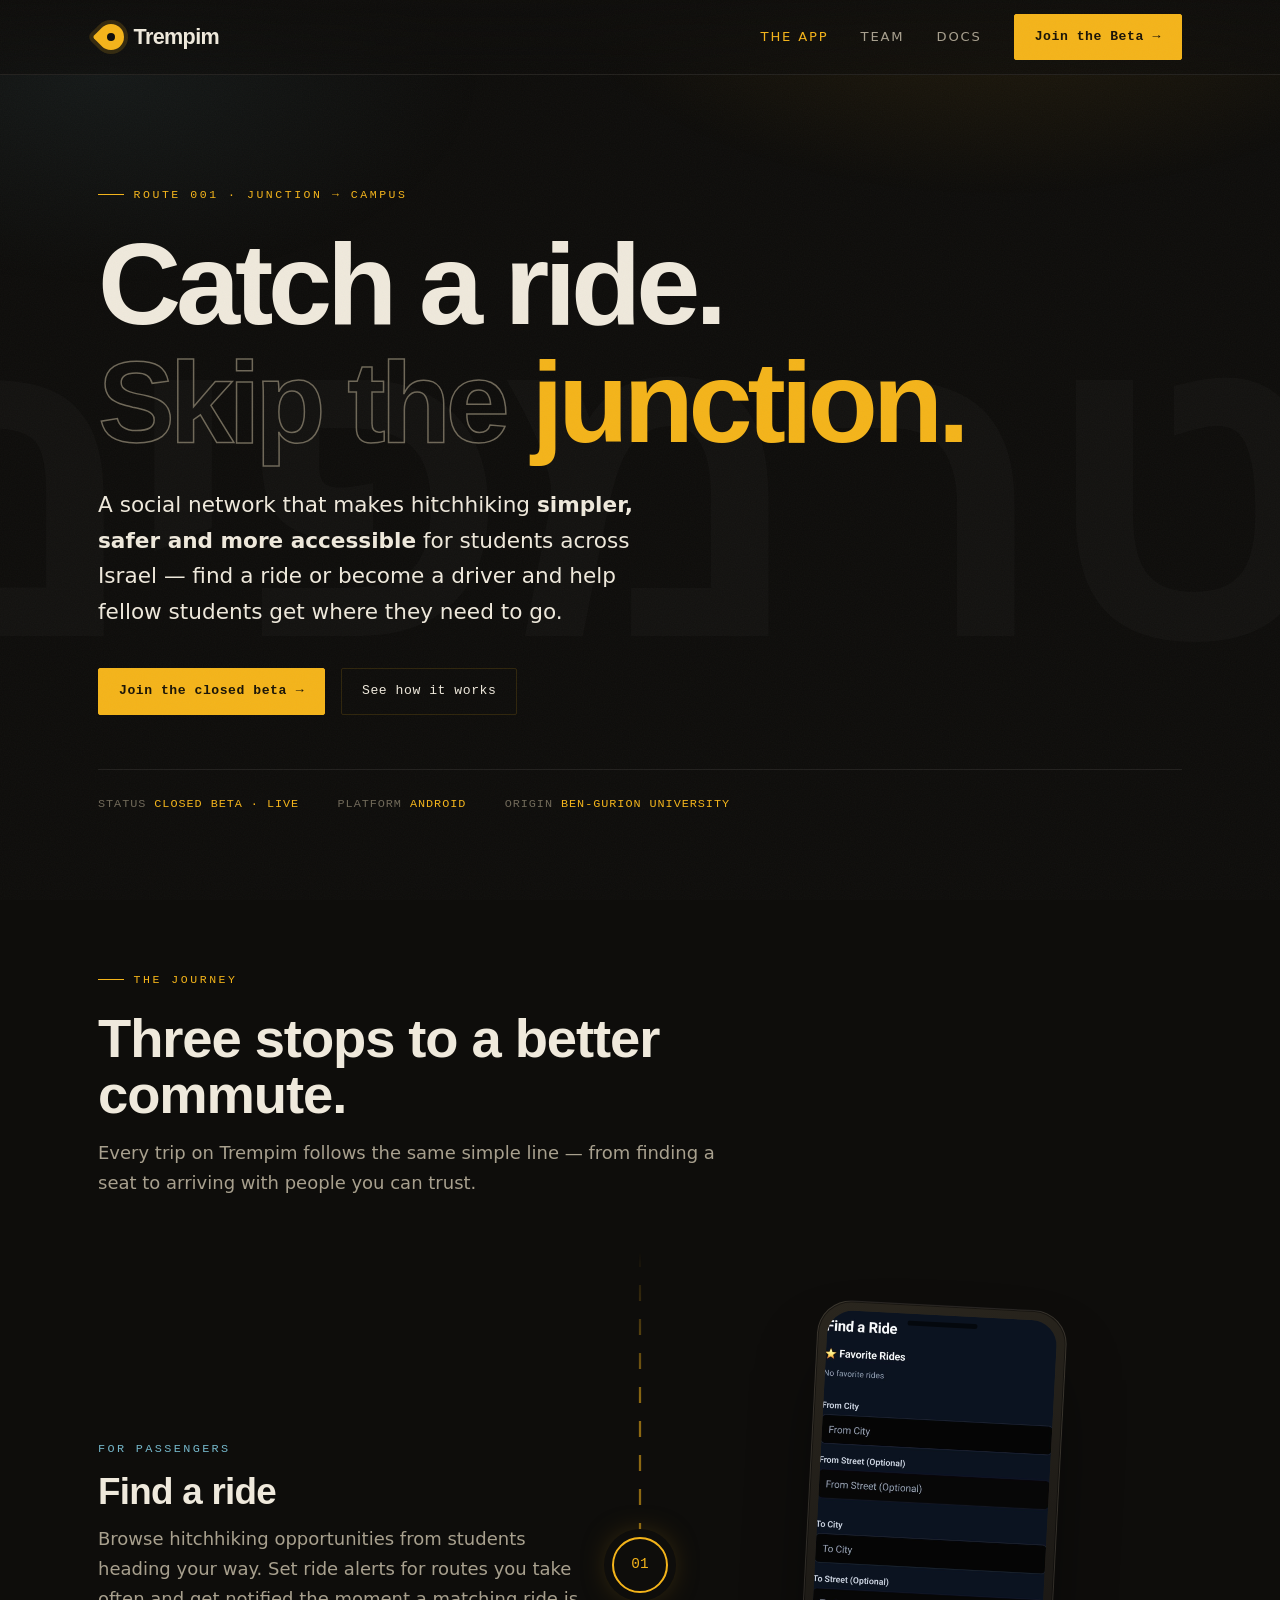
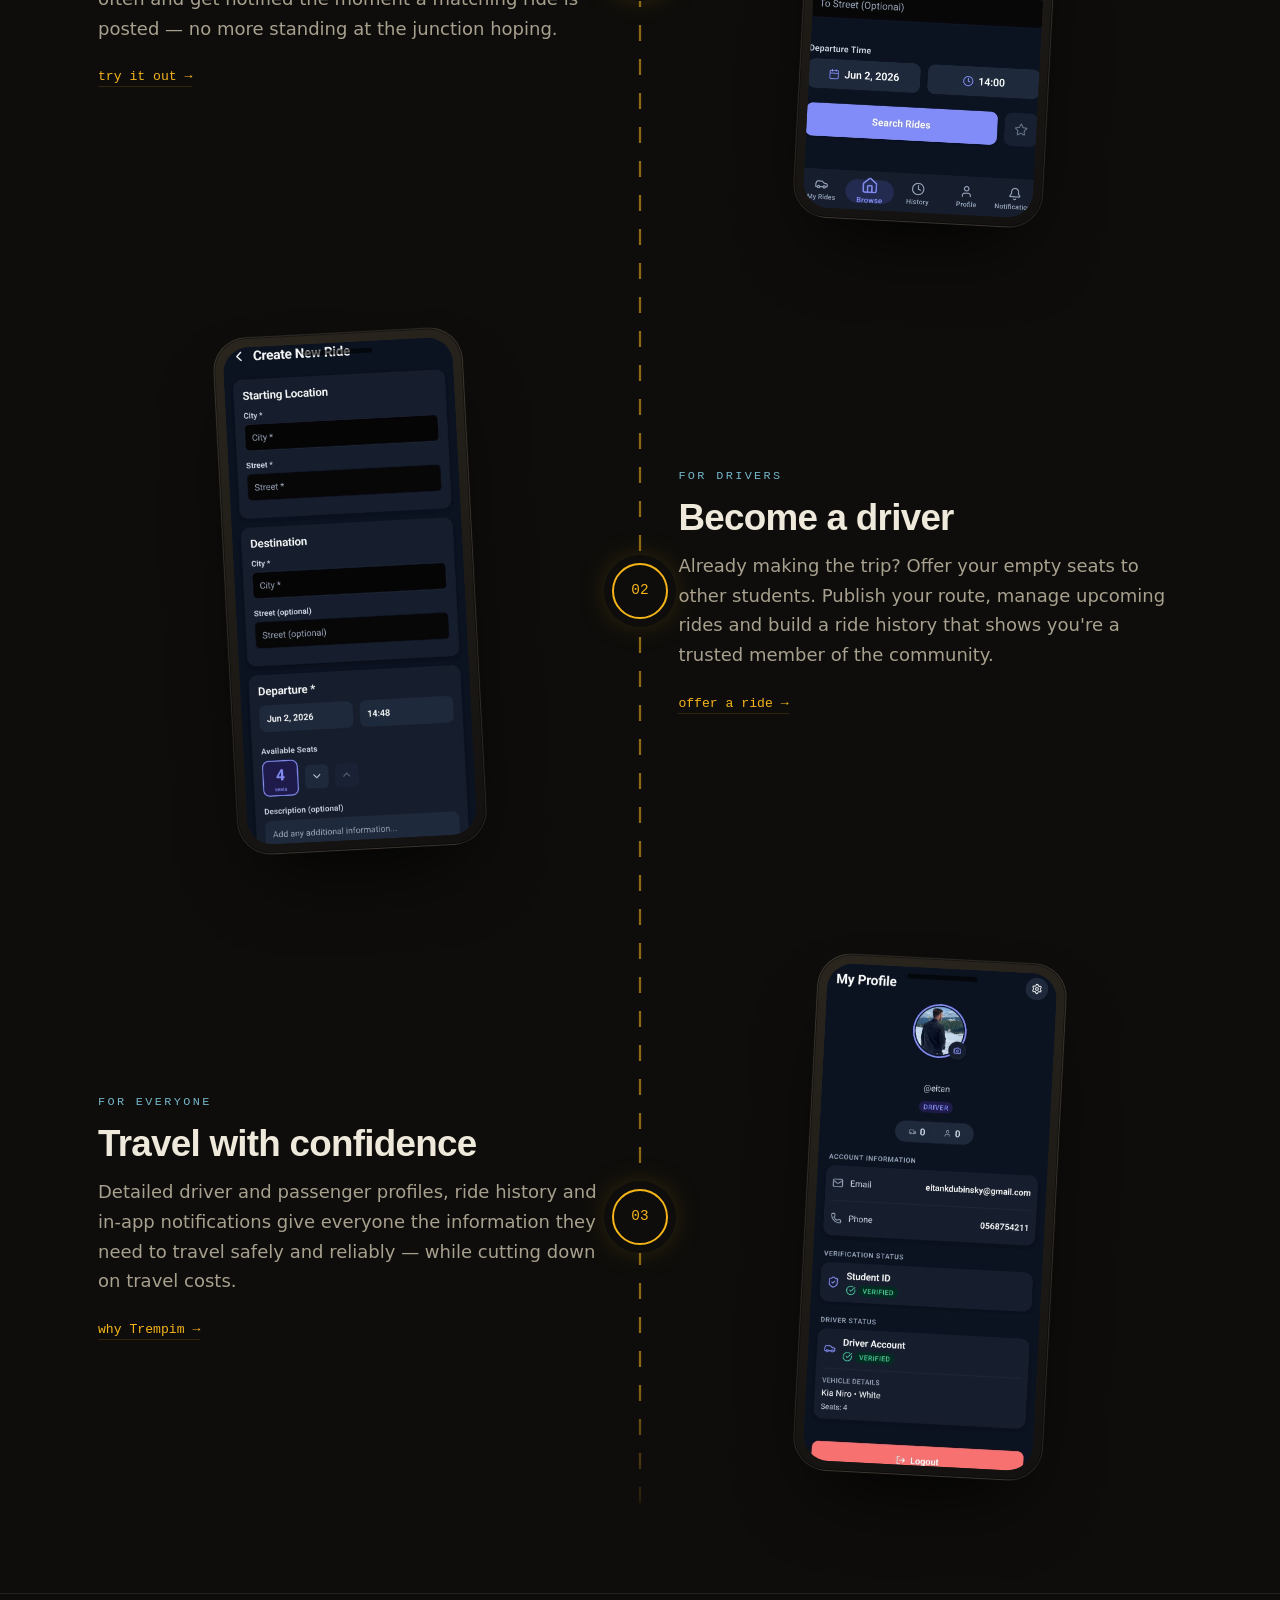
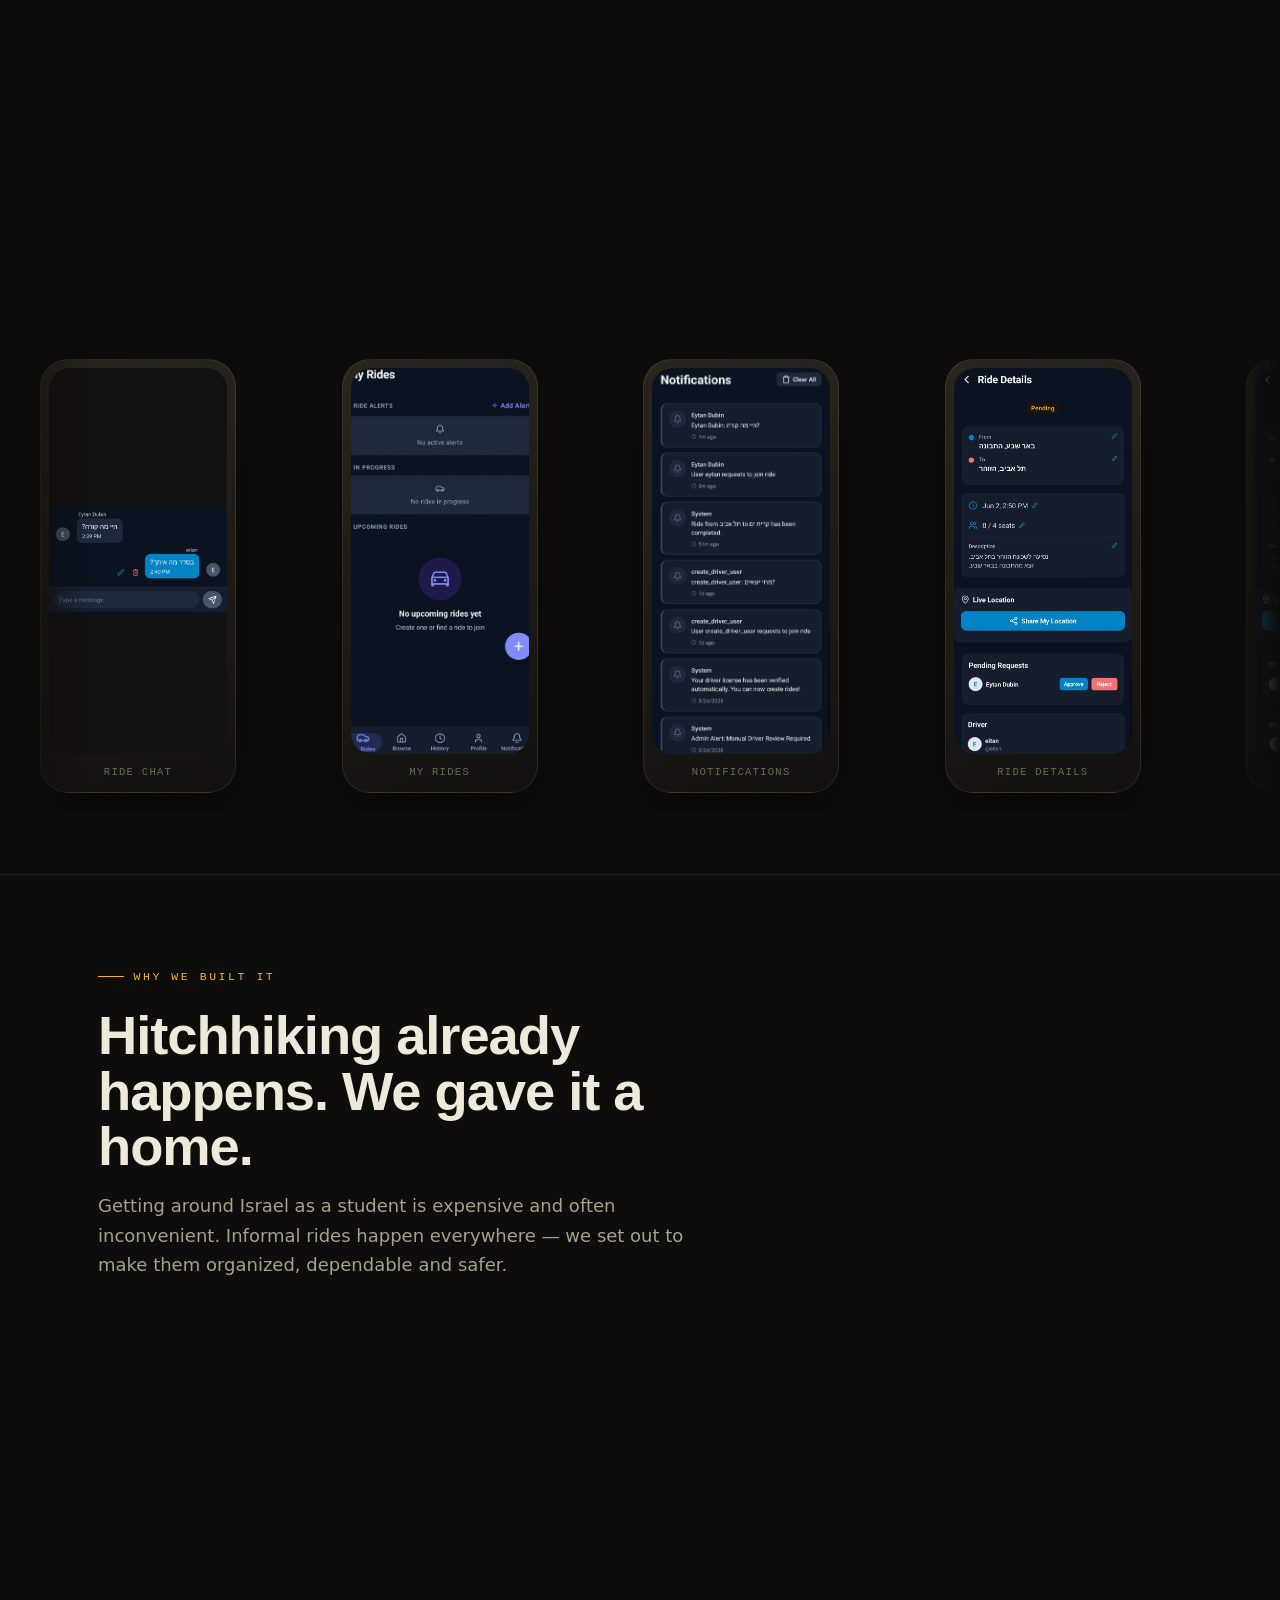
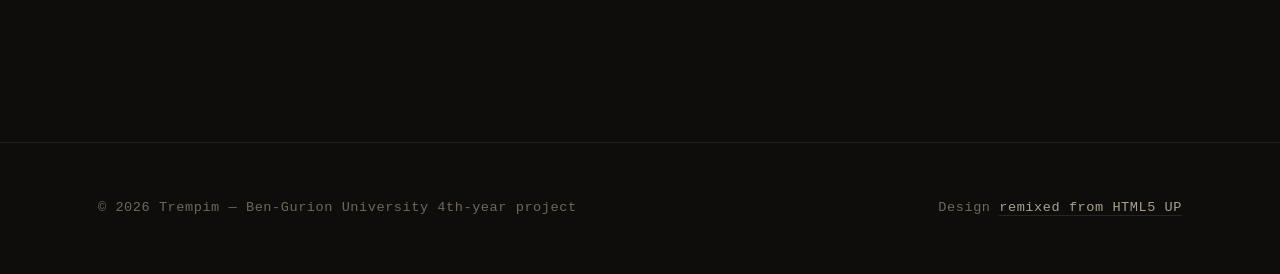
==== commit 66222693: "removed unneccessary parts" ====
--- a/index.html
+++ b/index.html
@@ -200,50 +200,6 @@
 			</div>
 		</section>
 
-		<!-- Status board -->
-		<section class="status" id="status">
-			<div class="shell">
-				<div class="head reveal" style="max-width:620px;margin-bottom:2.2rem">
-					<div class="tag">Departures board</div>
-					<h2 style="font-size:clamp(2rem,5vw,3.4rem)">Where we are now.</h2>
-				</div>
-				<div class="board reveal">
-					<div class="top">
-						<span>Trempim · build status</span>
-						<span class="live"><span class="dot"></span> Live &amp; in development</span>
-					</div>
-					<div class="row">
-						<span class="code">BETA&middot;01</span>
-						<div>
-							<h3>Closed beta is live</h3>
-							<p>Released to our first group of 8 testers, with registration now open to more students.</p>
-						</div>
-						<span class="stat">On time</span>
-					</div>
-					<div class="row">
-						<span class="code">UI&middot;02</span>
-						<div>
-							<h3>Redesigned interface</h3>
-							<p>A full UI re-design for a cleaner, more intuitive experience.</p>
-						</div>
-						<span class="stat">Shipped</span>
-					</div>
-					<div class="row">
-						<span class="code">PERF&middot;03</span>
-						<div>
-							<h3>Faster &amp; smoother</h3>
-							<p>Fixed key bottlenecks that caused high latency and optimized the app for speed.</p>
-						</div>
-						<span class="stat">Boarding</span>
-					</div>
-				</div>
-				<div class="actions">
-					<a href="documentation.html" class="btn">Read the documentation</a>
-					<a href="beta.html" class="btn primary">Join the closed beta <span class="arr">&rarr;</span></a>
-				</div>
-			</div>
-		</section>
-
 		<!-- Footer -->
 		<footer class="site-footer">
 			<div class="shell">
